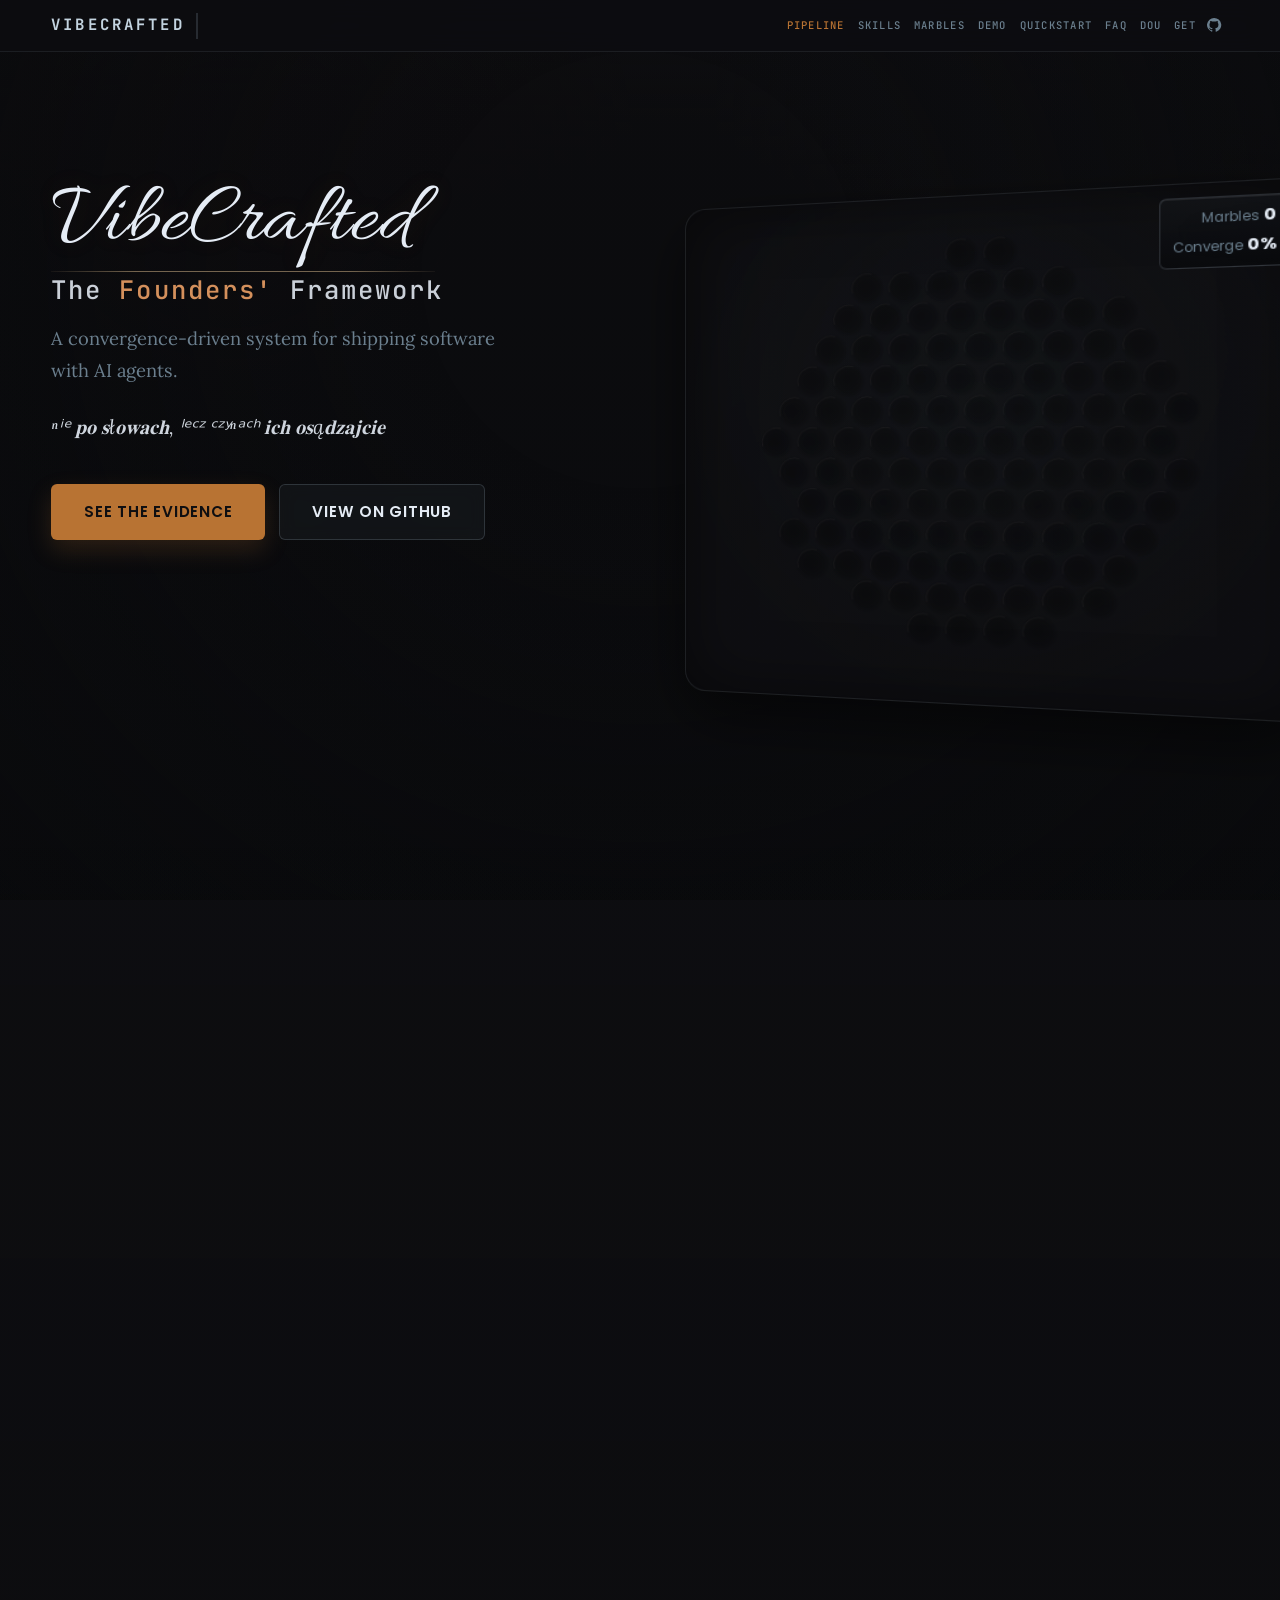
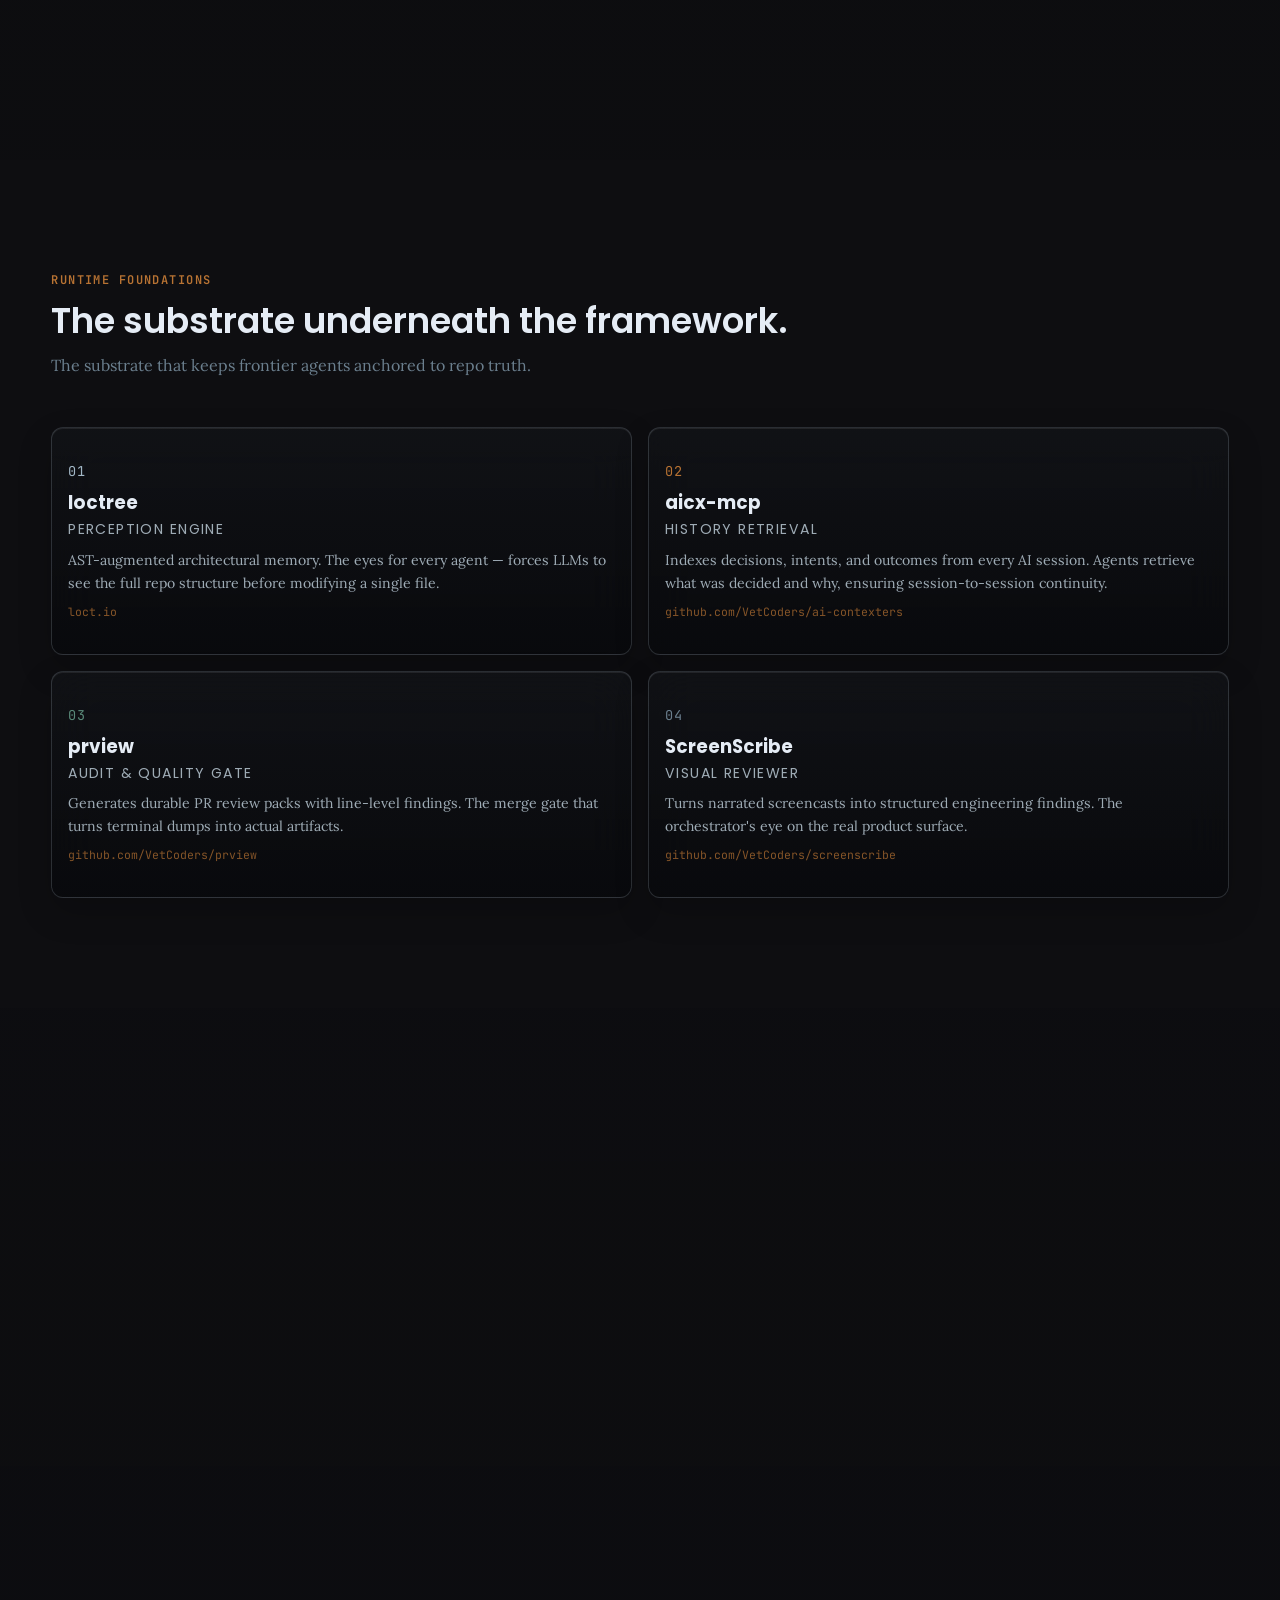
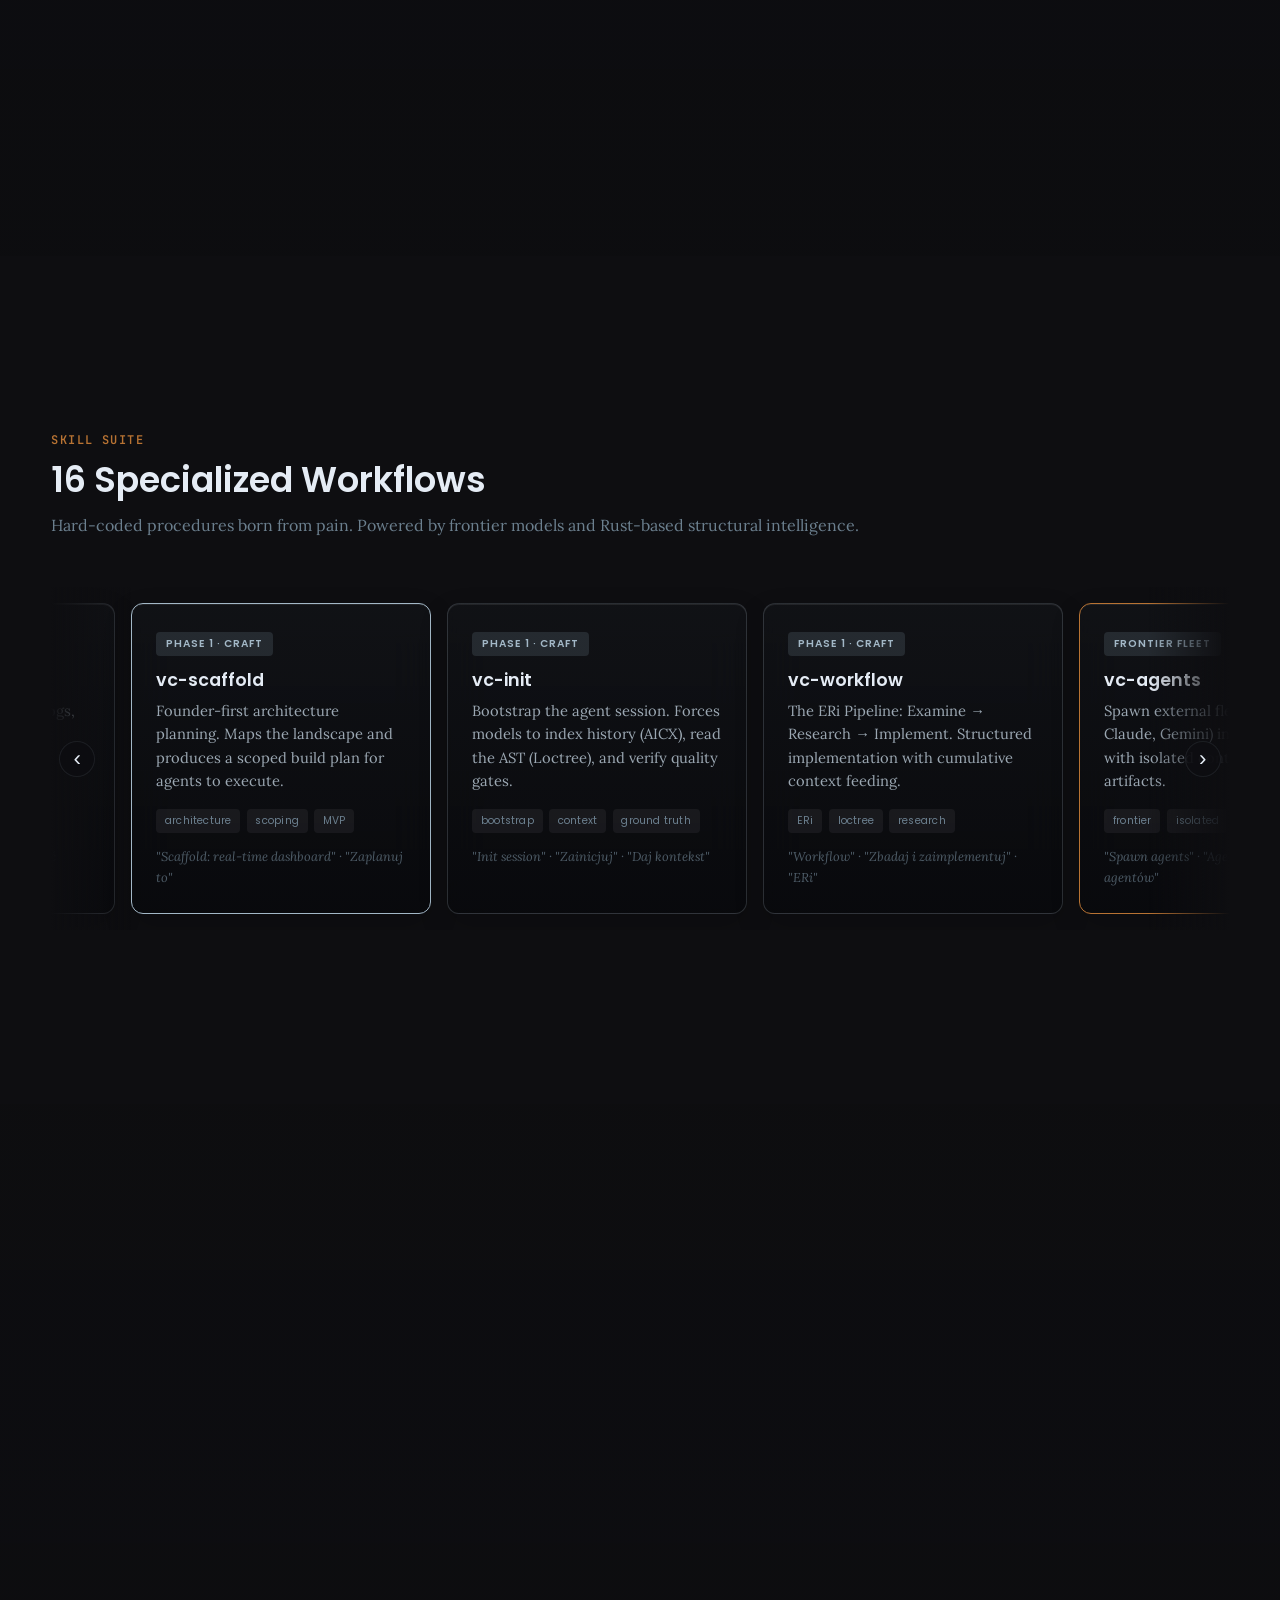
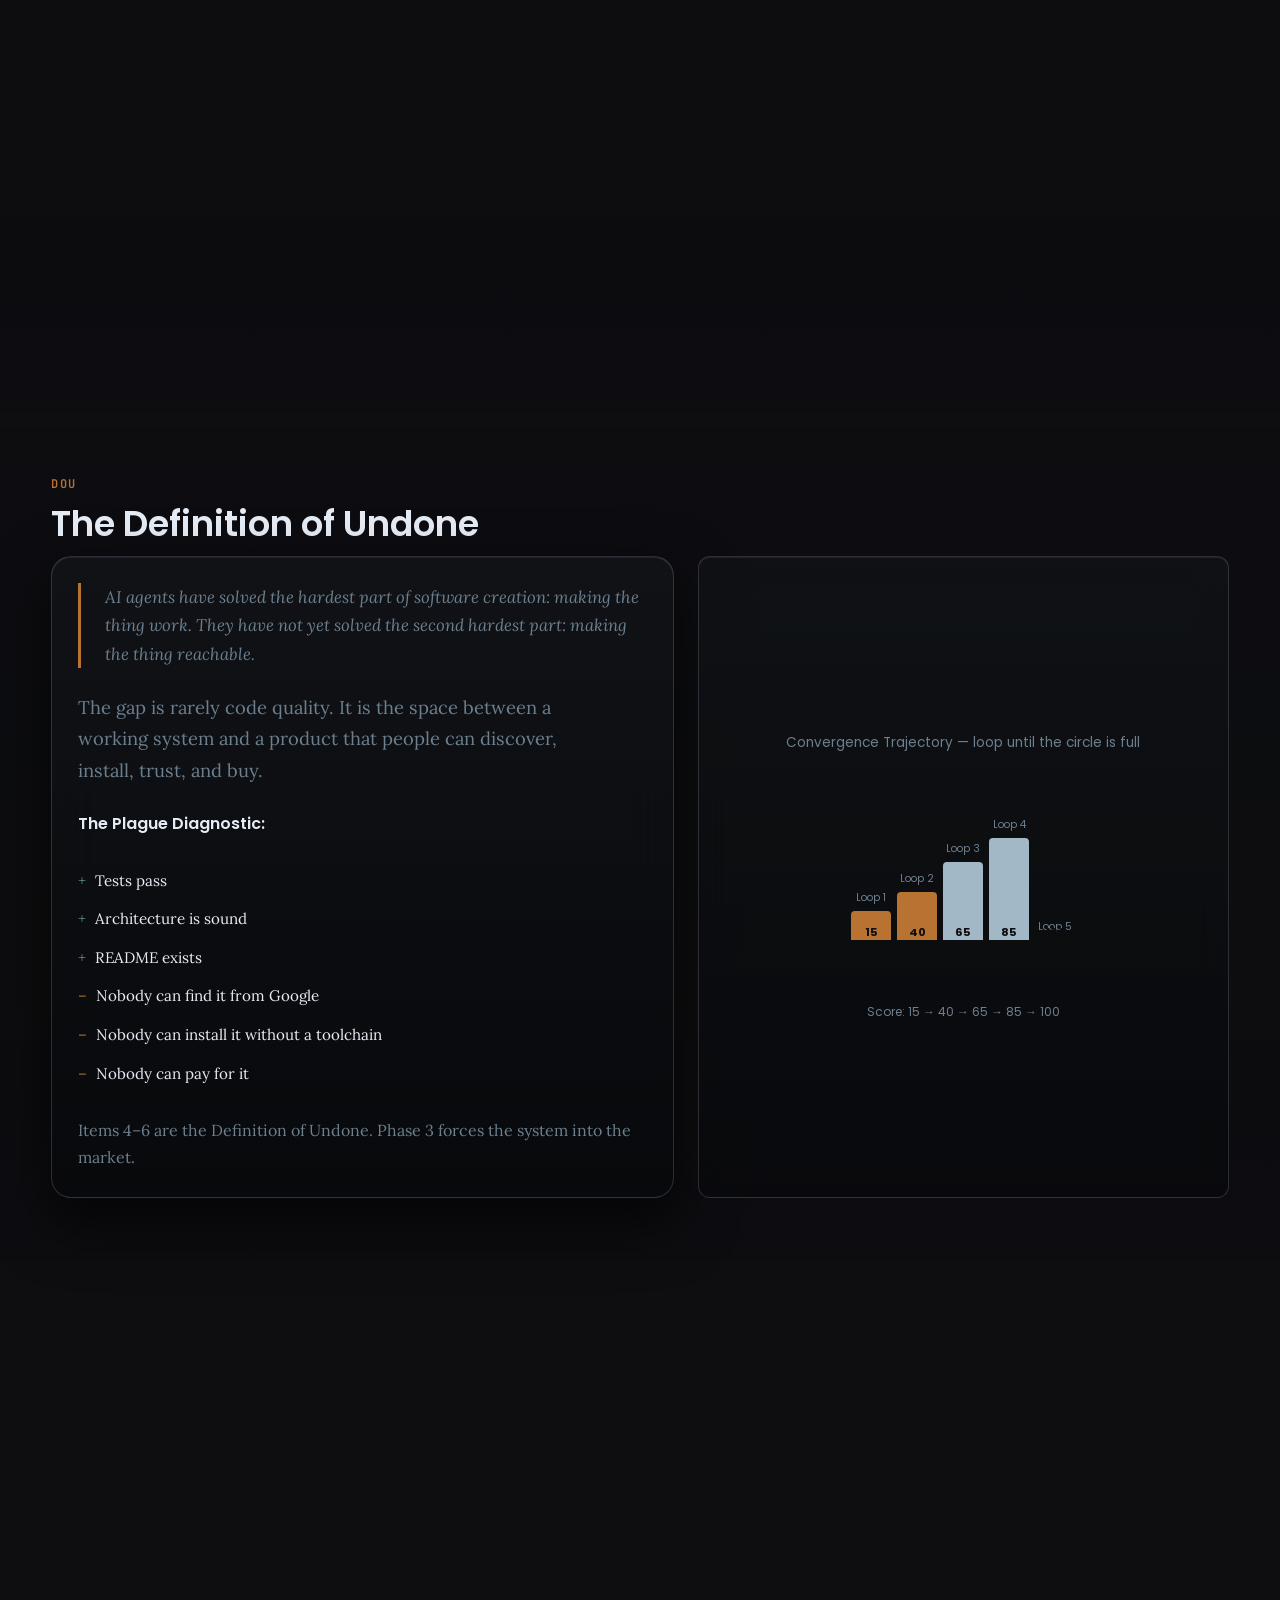
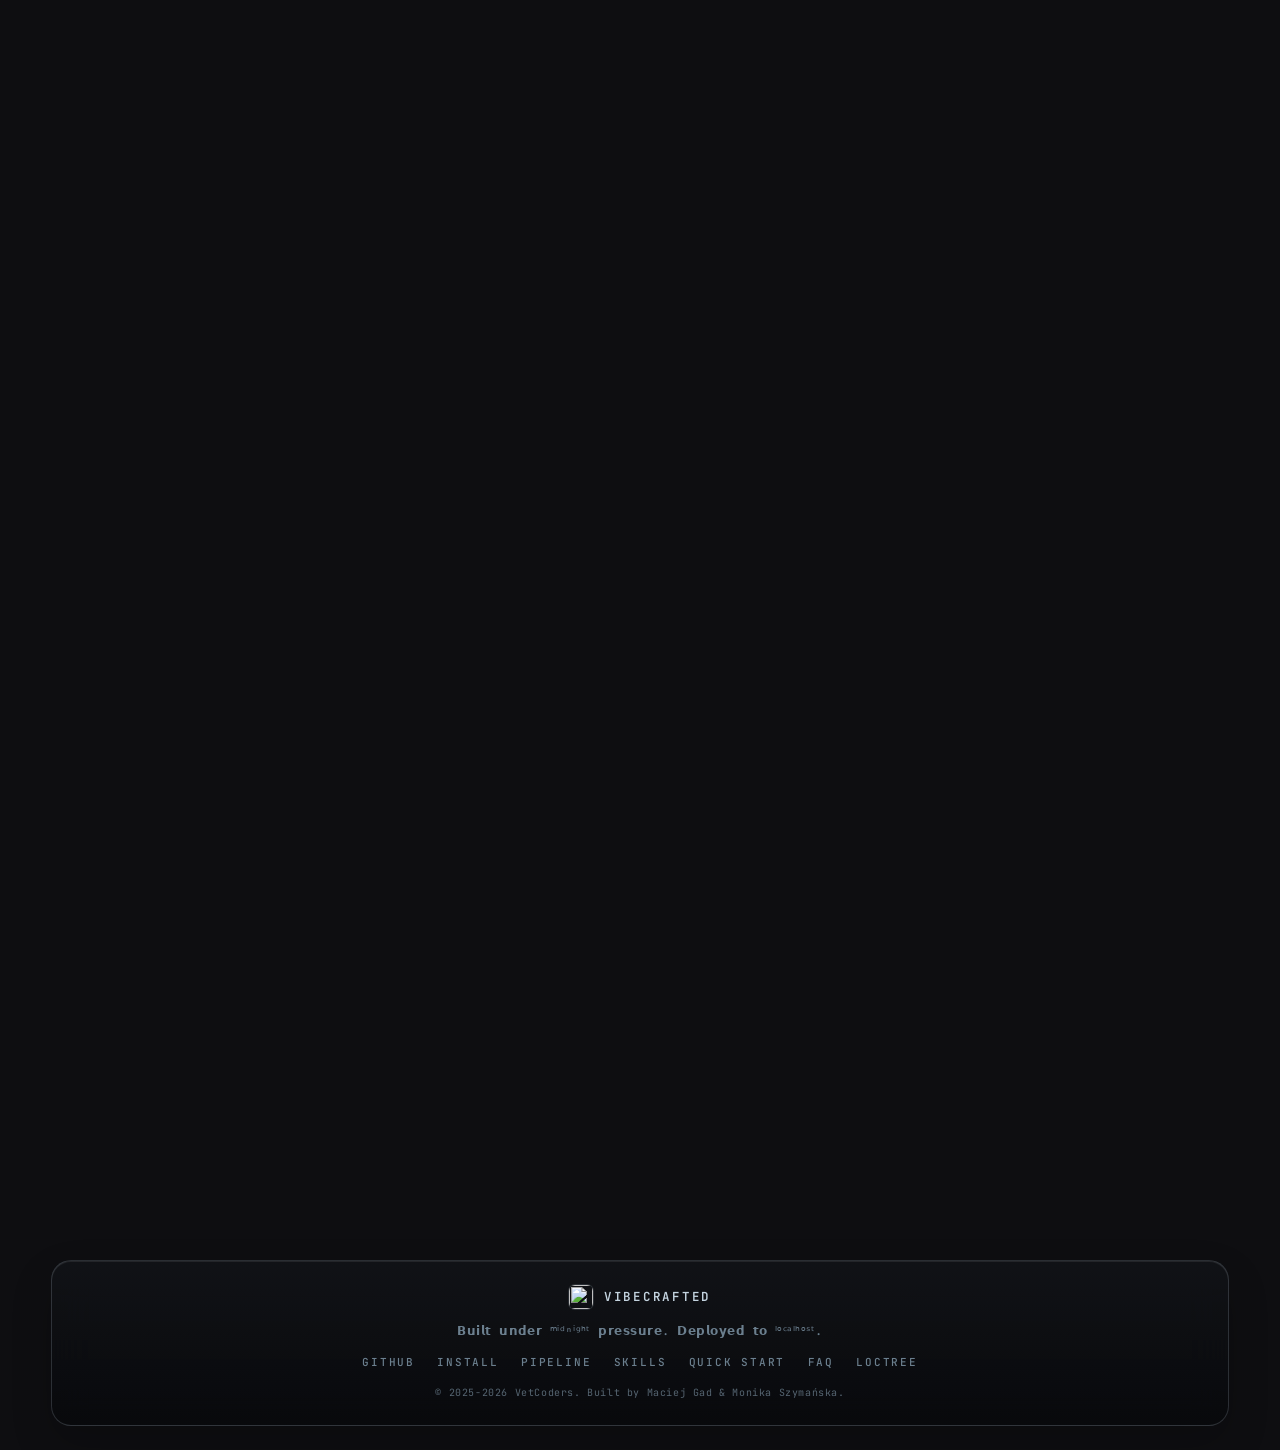
==== docs/index.html @ 6edcaa90 "Add Quickstart/FAQ modals and UI updates Introduce accessible Quickstart and FAQ modal surfaces (mar" ====
<!DOCTYPE html>
<html lang="en">

<head>
    <meta charset="UTF-8">
    <meta content="width=device-width, initial-scale=1.0" name="viewport">
    <title>VibeCrafted — The Founders' Framework</title>
    <meta content="A convergence-driven system for shipping software with AI agents." name="description">
    <meta content="VibeCrafted — The Founders' Framework" property="og:title">
    <meta content="A convergence-driven system for shipping software with AI agents." property="og:description">
    <meta content="https://vetcoders.github.io/vibecrafted/presence/og-image.png" property="og:image">
    <meta content="1536" property="og:image:width">
    <meta content="1024" property="og:image:height">
    <meta content="website" property="og:type">
    <meta content="https://vetcoders.github.io/vibecrafted/" property="og:url">
    <meta content="summary_large_image" name="twitter:card">
    <meta content="VibeCrafted — The Founders' Framework" name="twitter:title">
    <meta content="A convergence-driven system for shipping software with AI agents." name="twitter:description">
    <meta content="https://vetcoders.github.io/vibecrafted/presence/og-image.png" name="twitter:image">
    <meta content="T5B-vRPBGSbPiROhDSZPMplZ6bA5yCgT_3egIGQ8kIE" name="google-site-verification">
    <meta content="index,follow" name="robots">
    <link href="https://vetcoders.github.io/vibecrafted/" rel="canonical">
    <link href="presence/favicon.ico" rel="icon" sizes="32x32">
    <link href="presence/logo-64.png" rel="icon" sizes="64x64" type="image/png">
    <link href="presence/logo-128.png" rel="apple-touch-icon">
    <link href="https://fonts.googleapis.com" rel="preconnect">
    <link crossorigin href="https://fonts.gstatic.com" rel="preconnect">
    <link
        href="https://fonts.googleapis.com/css2?family=Allura&amp;family=Poppins:wght@400;500;600;700&amp;family=Lora:ital,wght@0,400;0,500;0,600;1,400&amp;display=swap"
        rel="stylesheet">
    <link href="presence/styles.css?v=20260331ab" rel="stylesheet">
    <script crossorigin="anonymous" integrity="sha384-7Q8XaCgFJlm82NdMNnX7AIyZbdTjUre2eR4TpKK1Pko3zKXorgTIGVpnnLho+UAe"
        src="https://cdn.jsdelivr.net/npm/mermaid@10.8.0/dist/mermaid.min.js"></script>
</head>

<body>
    <a class="skip-link" href="#main-content">Skip to content</a>

    <div class="topbar">
        <header class="nav-shell">
            <a class="brand" href="#main-content">
                <span class="brand-wordmark">vibecrafted</span>
                <img alt="" aria-hidden="true" class="brand-logo" height="24" src="presence/logo-32.png">
            </a>
            <nav aria-label="Primary" class="nav-links">
                <a href="#pipeline">Pipeline</a>
                <a href="#skills">Skills</a>
                <a href="#marbles">Marbles</a>
                <a href="presence/framework.html">Demo</a>
                <a data-modal-open="quickstart-modal" href="presence/quickstart.html">Quickstart</a>
                <a data-modal-open="faq-modal" href="presence/faq.html">FAQ</a>
                <a href="#dou">DoU</a>
                <div class="nav-get-zone">
                    <a href="#get" id="nav-get-link">Get</a>
                    <a aria-label="GitHub" class="nav-icon-link" href="https://github.com/VetCoders/vibecrafted">
                        <svg aria-hidden="true" class="nav-icon" viewBox="0 0 24 24">
                            <path
                                d="M12 1.5a10.5 10.5 0 0 0-3.32 20.46c.53.1.72-.23.72-.51v-1.81c-2.94.64-3.56-1.24-3.56-1.24-.48-1.22-1.16-1.55-1.16-1.55-.95-.65.07-.63.07-.63 1.05.07 1.6 1.08 1.6 1.08.94 1.6 2.45 1.14 3.04.87.09-.68.37-1.14.66-1.4-2.35-.27-4.82-1.18-4.82-5.25 0-1.16.41-2.1 1.08-2.84-.11-.27-.47-1.36.1-2.83 0 0 .88-.28 2.89 1.08a10.08 10.08 0 0 1 5.26 0c2-1.36 2.88-1.08 2.88-1.08.58 1.47.22 2.56.11 2.83.67.74 1.08 1.68 1.08 2.84 0 4.08-2.48 4.97-4.85 5.23.38.33.72.97.72 1.95v2.89c0 .28.19.62.73.51A10.5 10.5 0 0 0 12 1.5Z">
                            </path>
                        </svg>
                    </a>
                </div>
            </nav>
        </header>
    </div>

    <div class="curl-banner" id="get">
        <code><span class="cb-g">$</span> curl -fsSLO
        https://raw.githubusercontent.com/VetCoders/vibecrafted/main/install.sh &amp;&amp; bash install.sh</code>
        <button class="cb-copy"
            data-copy="curl -fsSLO https://raw.githubusercontent.com/VetCoders/vibecrafted/main/install.sh &amp;&amp; bash install.sh"
            type="button">
            Copy
        </button>
    </div>

    <main class="shell" id="main-content">
        <article class="founder-manifesto">
            <section class="hero-split fade-up">
                <header class="hero-copy">
                    <h1 class="manifesto-title">
                        <span class="manifesto-title__script">VibeCrafted</span>
                        <span class="manifesto-title__rule" aria-hidden="true"></span>
                        <span class="manifesto-title__framework">The <span
                                class="manifesto-title__framework-accent">Founders'</span> Framework</span>
                    </h1>
                    <p class="manifesto-lead">
                        A convergence-driven system for shipping software with AI agents.
                    </p>
                    <p class="manifesto-quote">
                        ⁿⁱᵉ 𝐩𝐨 𝐬ł𝐨𝐰𝐚𝐜𝐡, ˡᵉᶜᶻ ᶜᶻʸⁿᵃᶜʰ 𝐢𝐜𝐡 𝐨𝐬ą𝐝𝐳𝐚𝐣𝐜𝐢𝐞
                    </p>
                    <div class="manifesto-actions">
                        <a href="#evidence" class="btn-solid">See the Evidence</a>
                        <a href="https://github.com/VetCoders/vibecrafted" class="btn-outline">View on GitHub</a>
                    </div>
                </header>
                <figure class="hero-canvas" id="showcase">
                    <canvas id="marbleCanvas" aria-hidden="true"></canvas>
                    <div class="hero-canvas-stats" aria-hidden="true">
                        <span>Marbles <strong id="loopCounter">0</strong></span>
                        <span>Converge <strong id="coverageCounter">0%</strong></span>
                    </div>
                </figure>
            </section>
        </article>

        <section class="science-view view" id="evidence">
            <div class="container">
                <div class="science-prose fade-up">
                    <h2>It is not magic.<br>It is Computer Science.</h2>
                    <p>The vocabulary is vivid because it was discovered in real founder workflows. Underneath it sits a
                        rigorous operating model for context, variance reduction, and release truth.</p>
                </div>

                <div class="evidence-grid fade-up">
                    <div class="evidence-item">
                        <span class="evidence-num">01</span>
                        <h3>AST-Augmented Context</h3>
                        <p>LLMs fail when they code blind. By externalizing architectural memory into AST-augmented
                            mappings, VibeCrafted keeps frontier models oriented precisely inside your repository.</p>
                    </div>
                    <div class="evidence-item">
                        <span class="evidence-num">02</span>
                        <h3>Stochastic Convergence</h3>
                        <p>Code generation is stochastic. The Marbles loop uses priority-weighted denoising loops to
                            relentlessly reduce variance, forcing the system into a shippable state.</p>
                    </div>
                    <div class="evidence-item">
                        <span class="evidence-num">03</span>
                        <h3>Vibecrafting (SHACE)</h3>
                        <p>Structured Human-AI Collaborative Engineering. We wrap deterministic human checkpoints around
                            stochastic generation. The result is a system you control and understand.</p>
                    </div>
                </div>
            </div>
        </section>

        <section class="runtime-view">
            <div class="container fade-up">
                <div class="section-label">Runtime Foundations</div>
                <h2 class="section-title">The substrate underneath the framework.</h2>
                <p class="section-sub">The substrate that keeps frontier agents anchored to repo truth.</p>
                <div class="foundation-grid">
                    <a class="foundation-card" href="https://loct.io">
                        <div class="foundation-icon foundation-icon--steel">01</div>
                        <h3>loctree</h3>
                        <p class="foundation-role">Perception Engine</p>
                        <p>AST-augmented architectural memory. The eyes for every agent &mdash; forces LLMs to see the
                            full repo structure before modifying a single file.</p>
                        <span class="foundation-link">loct.io</span>
                    </a>
                    <a class="foundation-card" href="https://github.com/VetCoders/ai-contexters">
                        <div class="foundation-icon foundation-icon--copper">02</div>
                        <h3>aicx-mcp</h3>
                        <p class="foundation-role">History Retrieval</p>
                        <p>Indexes decisions, intents, and outcomes from every AI session. Agents retrieve what was
                            decided and why, ensuring session-to-session continuity.</p>
                        <span class="foundation-link">github.com/VetCoders/ai-contexters</span>
                    </a>
                    <a class="foundation-card" href="https://github.com/VetCoders/prview">
                        <div class="foundation-icon foundation-icon--patina">03</div>
                        <h3>prview</h3>
                        <p class="foundation-role">Audit &amp; Quality Gate</p>
                        <p>Generates durable PR review packs with line-level findings. The merge gate that turns
                            terminal dumps into actual artifacts.</p>
                        <span class="foundation-link">github.com/VetCoders/prview</span>
                    </a>
                    <a class="foundation-card" href="https://github.com/VetCoders/screenscribe">
                        <div class="foundation-icon foundation-icon--muted">04</div>
                        <h3>ScreenScribe</h3>
                        <p class="foundation-role">Visual Reviewer</p>
                        <p>Turns narrated screencasts into structured engineering findings. The orchestrator's eye on
                            the real product surface.</p>
                        <span class="foundation-link">github.com/VetCoders/screenscribe</span>
                    </a>
                </div>
            </div>
        </section>

        <section class="pipeline-section" id="pipeline">
            <div class="container fade-up">
                <div class="section-label">The Method</div>
                <h2 class="section-title">Craft &rarr; Converge &rarr; Ship</h2>
                <p class="section-sub">A founder-grade operating model for shaping, denoising, and releasing software
                    with AI agents.</p>

                <div class="mmd-shell" data-mode="code">
                    <button class="mmd-split" type="button">Split</button>
                    <button class="mmd-toggle" type="button">Preview</button>
                    <button class="mmd-copy" type="button">Copy</button>
                    <div class="mmd-code">
                        <pre><code><span class="comment">%% VibeCrafted Pipeline v1.2.1</span>
flowchart LR
    subgraph "Craft"
        scaffold["Scaffold"] --&gt; init["Init"]
        init --&gt; workflow["Workflow"]
        workflow --&gt; followup["Follow-up"]
    end

    followup --&gt; marbles{{"Marbles Loop"}}
    marbles --&gt;|P0/P1/P2 &gt; 0| marbles
    marbles --&gt; dou["DoU"]

    subgraph "Ship"
        dou --&gt; decorate["Decorate"]
        decorate --&gt; hydrate["Hydrate"]
        hydrate --&gt; release(["Release"])
    end</code></pre>
                    </div>
                    <div class="mmd-preview"></div>
                </div>

                <div class="pipeline-notes">
                    <article class="pipeline-note">
                        <h3>Craft</h3>
                        <p>Scaffold the architecture, init the context, and run the ERi workflow. Force agents to
                            respect the AST and history.</p>
                    </article>
                    <article class="pipeline-note">
                        <h3>Converge</h3>
                        <p>Systematically reduce entropy through Marbles loops until all P0, P1, and P2 issues are
                            resolved.</p>
                    </article>
                    <article class="pipeline-note">
                        <h3>Ship</h3>
                        <p>Audit the product surface with DoU, polish with Decorate, and package with Hydrate before
                            final Release.</p>
                    </article>
                </div>
            </div>
        </section>

        <section id="skills">
            <div class="container fade-up">
                <div class="section-label">Skill Suite</div>
                <h2 class="section-title">16 Specialized Workflows</h2>
                <p class="section-sub">Hard-coded procedures born from pain. Powered by frontier models and Rust-based
                    structural intelligence.</p>

                <div class="framework-strip-wrap">
                    <button class="strip-arrow strip-arrow--left" aria-label="Scroll left"
                        type="button">&#8249;</button>
                    <div class="framework-strip">

                        <div class="card card--accent-steel">
                            <div class="card-phase build">Phase 1 &middot; Craft</div>
                            <h3>vc-scaffold</h3>
                            <p class="card-desc">Founder-first architecture planning. Maps the landscape and produces a
                                scoped build plan for agents to execute.</p>
                            <div class="card-tags"><span class="tag">architecture</span><span
                                    class="tag">scoping</span><span class="tag">MVP</span></div>
                            <div class="card-trigger">"Scaffold: real-time dashboard" &middot; "Zaplanuj to"</div>
                        </div>

                        <div class="card">
                            <div class="card-phase build">Phase 1 &middot; Craft</div>
                            <h3>vc-init</h3>
                            <p class="card-desc">Bootstrap the agent session. Forces models to index history (AICX),
                                read the AST (Loctree), and verify quality gates.</p>
                            <div class="card-tags"><span class="tag">bootstrap</span><span
                                    class="tag">context</span><span class="tag">ground truth</span></div>
                            <div class="card-trigger">"Init session" &middot; "Zainicjuj" &middot; "Daj kontekst"</div>
                        </div>

                        <div class="card">
                            <div class="card-phase build">Phase 1 &middot; Craft</div>
                            <h3>vc-workflow</h3>
                            <p class="card-desc">The ERi Pipeline: Examine &rarr; Research &rarr; Implement. Structured
                                implementation with cumulative context feeding.</p>
                            <div class="card-tags"><span class="tag">ERi</span><span class="tag">loctree</span><span
                                    class="tag">research</span></div>
                            <div class="card-trigger">"Workflow" &middot; "Zbadaj i zaimplementuj" &middot; "ERi"</div>
                        </div>

                        <div class="card card--accent-copper">
                            <div class="card-phase build card-phase--copper">Frontier Fleet</div>
                            <h3>vc-agents</h3>
                            <p class="card-desc">Spawn external fleet (Codex, Claude, Gemini) in real terminals with
                                isolated context and durable artifacts.</p>
                            <div class="card-tags"><span class="tag">frontier</span><span
                                    class="tag">isolated</span><span class="tag">eval</span></div>
                            <div class="card-trigger">"Spawn agents" &middot; "Agent fleet" &middot; "Odpal agentów"
                            </div>
                        </div>

                        <div class="card">
                            <div class="card-phase build">Phase 1 &middot; Craft</div>
                            <h3>vc-research</h3>
                            <p class="card-desc">Triple-agent triangulation. Throw all three models at the same problem
                                and synthesize a gap-free research document.</p>
                            <div class="card-tags"><span class="tag">triangulation</span><span
                                    class="tag">SoTA</span><span class="tag">truth</span></div>
                            <div class="card-trigger">"Research this" &middot; "Zbadaj to" &middot; "Triple research"
                            </div>
                        </div>

                        <div class="card">
                            <div class="card-phase build">Phase 1 &middot; Craft</div>
                            <h3>vc-partner</h3>
                            <p class="card-desc">Executive pairing. Shared brain mode for strategic debugging and
                                architectural triage with delegated fieldwork.</p>
                            <div class="card-tags"><span class="tag">partner</span><span
                                    class="tag">strategy</span><span class="tag">ownership</span></div>
                            <div class="card-trigger">"Partner mode" &middot; "Idziemy razem" &middot; "You drive"</div>
                        </div>

                        <div class="card card--accent-steel">
                            <div class="card-phase build card-phase--light">E2E Delivery</div>
                            <h3>vc-justdo</h3>
                            <p class="card-desc">Autonomous delivery. Takes a mandate, decides, implements, verifies,
                                and packages without ceremony.</p>
                            <div class="card-tags"><span class="tag">autonomous</span><span
                                    class="tag">delivery</span><span class="tag">wow effect</span></div>
                            <div class="card-trigger">"Just do it" &middot; "Zrób to" &middot; "Dowieź to"</div>
                        </div>

                        <div class="card">
                            <div class="card-phase build">Phase 1 &middot; Craft</div>
                            <h3>vc-followup</h3>
                            <p class="card-desc">The reality check. Post-implementation audit that gives a brutal GO /
                                NO-GO verdict based on quality gates.</p>
                            <div class="card-tags"><span class="tag">audit</span><span class="tag">severity</span><span
                                    class="tag">readiness</span></div>
                            <div class="card-trigger">"Follow-up check" &middot; "Czy są jeszcze luki?"</div>
                        </div>

                        <div class="card card--accent-copper">
                            <div class="card-phase loop-phase">Phase 2 &middot; Converge</div>
                            <h3>vc-marbles</h3>
                            <p class="card-desc">Iterative convergence. Loop until entropy is crushed (P0=0, P1=0,
                                P2=0). Adaptive denoising for code.</p>
                            <div class="card-tags"><span class="tag">diffusion</span><span
                                    class="tag">convergence</span><span class="tag">entropy</span></div>
                            <div class="card-trigger">"Marbles" &middot; "Kulki" &middot; "Loop until done"</div>
                        </div>

                        <div class="card">
                            <div class="card-phase build">Phase 1 &middot; Craft</div>
                            <h3>vc-review</h3>
                            <p class="card-desc">PR review pipeline. Generates prview artifacts and squeezes maximum
                                findings with line-level evidence.</p>
                            <div class="card-tags"><span class="tag">review</span><span class="tag">prview</span><span
                                    class="tag">findings</span></div>
                            <div class="card-trigger">"Review PR" &middot; "Daj findings" &middot; "Run prview"</div>
                        </div>

                        <div class="card">
                            <div class="card-phase build">Phase 1 &middot; Craft</div>
                            <h3>vc-prune</h3>
                            <p class="card-desc">Ruthless cleanup. Defines the runtime cone and cuts dead weight,
                                experiments, and scar tissue without mercy.</p>
                            <div class="card-tags"><span class="tag">prune</span><span class="tag">clean</span><span
                                    class="tag">runtime cone</span></div>
                            <div class="card-trigger">"Prune repo" &middot; "Strip dead code" &middot; "Wyczyść repo"
                            </div>
                        </div>

                        <div class="card">
                            <div class="card-phase build card-phase--muted">Fallback</div>
                            <h3>vc-delegate</h3>
                            <p class="card-desc">Safe native delegation using Claude's Task tool. In-session
                                parallelization for small, bounded tasks.</p>
                            <div class="card-tags"><span class="tag">native</span><span class="tag">Task
                                    tool</span><span class="tag">sandboxed</span></div>
                            <div class="card-trigger">"Delegate safely" &middot; "Native agents"</div>
                        </div>

                        <div class="card">
                            <div class="card-phase ship">Phase 3 &middot; Ship</div>
                            <h3>vc-dou</h3>
                            <p class="card-desc">Definition of Undone. Audits product surface, install paths, and SEO.
                                Measures the gap to launch.</p>
                            <div class="card-tags"><span class="tag">DoU</span><span class="tag">Plague
                                    Score</span><span class="tag">funnel</span></div>
                            <div class="card-trigger">"DoU audit" &middot; "Are we shippable?"</div>
                        </div>

                        <div class="card card--accent-steel">
                            <div class="card-phase ship">Phase 3 &middot; Ship</div>
                            <h3>vc-decorate</h3>
                            <p class="card-desc">Visual coherence. Detects brand tokens and upgrades weak patterns into
                                a premium interaction language.</p>
                            <div class="card-tags"><span class="tag">smaczki</span><span class="tag">polish</span><span
                                    class="tag">intentional</span></div>
                            <div class="card-trigger">"Decorate" &middot; "Udekoruj" &middot; "Make it look good"</div>
                        </div>

                        <div class="card">
                            <div class="card-phase ship">Phase 3 &middot; Ship</div>
                            <h3>vc-hydrate</h3>
                            <p class="card-desc">Market packaging. Executes the non-code work: marketplace listings, SEO
                                fixes, and onboarding flows.</p>
                            <div class="card-tags"><span class="tag">package</span><span class="tag">SEO</span><span
                                    class="tag">onboarding</span></div>
                            <div class="card-trigger">"Hydrate" &middot; "Make it shippable" &middot; "Nawodnij"</div>
                        </div>

                        <div class="card card--accent-patina">
                            <div class="card-phase ship card-phase--patina">Final Step</div>
                            <h3>vc-release</h3>
                            <p class="card-desc">Final milestone. Tags, changelogs, registry publishing, and
                                go-to-market mechanics. Ship it to people.</p>
                            <div class="card-tags"><span class="tag">ship</span><span class="tag">publish</span><span
                                    class="tag">market</span></div>
                            <div class="card-trigger">"Release" &middot; "Ship to market" &middot; "Wypuść wersję"</div>
                        </div>

                    </div>
                    <button class="strip-arrow strip-arrow--right" aria-label="Scroll right"
                        type="button">&#8250;</button>
                </div>
            </div>
        </section>

        <section class="diffusion-section" id="marbles">
            <div class="container fade-up">
                <div class="section-label">Marbles</div>
                <h2 class="section-title">Denoise Until the Circle Is Full</h2>
                <p class="section-sub">AI agents are stochastic parrots. Every generation introduces noise. You cannot
                    prompt your way out of it. You iterate.</p>

                <div class="diffusion-visual">
                    <div class="diffusion-canvas-wrap">
                        <canvas id="diffusionCanvas"></canvas>
                    </div>
                    <div class="diffusion-text">
                        <h3>The Isomorphism</h3>
                        <div class="formula">
                            Image diffusion:&nbsp; noise &rarr; denoise &times; N &rarr; image<br>
                            Code diffusion:&nbsp;&nbsp; chaos &rarr; reduce_entropy &times; N &rarr; product<br><br>
                            Step 0: Pure noise (no context, no structure)<br>
                            Step 1: Init &mdash; gross shapes emerge<br>
                            Step 2: Implement &mdash; detail generation<br>
                            Step N: Converged &mdash; DoU &lt; threshold = DoD
                        </div>
                        <p>There is no fixed loop count. The loop runs until P0=P1=P2=0 &mdash; the circle is full.
                            Early loops make large structural corrections; late loops make small refinements.</p>
                    </div>
                </div>

                <div class="framework-portal-card">
                    <div class="framework-portal-card__copy">
                        <p class="framework-playground-shell__kicker">Interactive Playground</p>
                        <h3>Open the convergence board as its own surface</h3>
                        <p>The board is no longer squeezed into the landing page. The full-viewport playground is now
                            the teaching surface: manual phases, command prompt, and board-first motion.</p>
                    </div>
                    <div class="framework-portal-card__actions">
                        <a class="framework-playground-shell__link" href="presence/framework.html">Enter framework
                            playground</a>
                        <p>Board-first. Manual. Command-shaped. Built for the 1.3.0 direction.</p>
                    </div>
                </div>

            </div>
        </section>

        <section class="manifesto-section" id="dou">
            <div class="container fade-up">
                <div class="section-label">DoU</div>
                <h2 class="section-title">The Definition of Undone</h2>
                <div class="manifesto-layout">
                    <div class="manifesto-block">
                        <blockquote>AI agents have solved the hardest part of software creation: making the thing work. They
                            have not yet solved the second hardest part: making the thing reachable.</blockquote>
                        <p class="manifesto-lead">The gap is rarely code quality. It is the space between a working system
                            and a product that people can discover, install, trust, and buy.</p>
                        <p class="manifesto-diagnostic-label">The Plague Diagnostic:</p>
                        <ul class="plague-list">
                            <li><span class="check">+</span> Tests pass</li>
                            <li><span class="check">+</span> Architecture is sound</li>
                            <li><span class="check">+</span> README exists</li>
                            <li><span class="cross">&ndash;</span> Nobody can find it from Google</li>
                            <li><span class="cross">&ndash;</span> Nobody can install it without a toolchain</li>
                            <li><span class="cross">&ndash;</span> Nobody can pay for it</li>
                        </ul>
                        <p class="manifesto-summary">Items 4&ndash;6 are the Definition of Undone. Phase 3 forces the system
                            into the market.</p>
                    </div>

                    <div class="transition-visual transition-visual--dou">
                        <p class="transition-caption">Convergence Trajectory &mdash; loop until the circle is full</p>
                        <div class="trajectory" id="trajectoryBars">
                            <div class="bar bar--copper" data-h="24"><span class="bar-label">Loop 1</span><span
                                    class="bar-score">15</span></div>
                            <div class="bar bar--copper" data-h="40"><span class="bar-label">Loop 2</span><span
                                    class="bar-score">40</span></div>
                            <div class="bar bar--steel" data-h="65"><span class="bar-label">Loop 3</span><span
                                    class="bar-score">65</span></div>
                            <div class="bar bar--steel" data-h="85"><span class="bar-label">Loop 4</span><span
                                    class="bar-score">85</span></div>
                            <div class="bar bar--patina" data-h="100"><span class="bar-label">Loop 5</span><span
                                    class="bar-score">100</span></div>
                        </div>
                        <p class="transition-scoreline">Score: 15 &rarr; 40 &rarr; 65 &rarr; 85 &rarr; 100</p>
                    </div>
                </div>
            </div>
        </section>

        <section id="get">
            <div class="container fade-up">
                <div class="section-label">Get VibeCrafted</div>
                <h2 class="section-title">Install the framework. Start the loop.</h2>
                <p class="section-sub">Bootstrap the control plane, verify the surface, and enter the first
                    founder-grade workflow with the new command deck.</p>

                <div class="docs-grid docs-grid--steps">
                    <article class="docs-card docs-card--install">
                        <div class="docs-card__step" aria-hidden="true">01</div>
                        <div class="docs-card__copy">
                            <h3>Bootstrap the control plane</h3>
                            <p>Stage the framework locally and let the installer walk through the real environment before it
                                touches the system.</p>
                        </div>
                        <div class="docs-card__command docs-card__command--bar">
                            <div class="install-command-bar">
                                <span class="install-command-bar__prompt">$</span>
                                <code class="install-command-bar__code">curl -fsSLO https://raw.githubusercontent.com/VetCoders/vibecrafted/main/install.sh &amp;&amp; bash install.sh</code>
                                <button class="cb-copy install-command-bar__copy"
                                    data-copy="curl -fsSLO https://raw.githubusercontent.com/VetCoders/vibecrafted/main/install.sh &amp;&amp; bash install.sh"
                                    data-default-label="COPY" type="button">COPY</button>
                            </div>
                        </div>
                    </article>

                    <article class="docs-card docs-card--install">
                        <div class="docs-card__step" aria-hidden="true">02</div>
                        <div class="docs-card__copy">
                            <h3>Enter through the command deck</h3>
                            <p>The main front door is now <code>vibecrafted</code>. Daily skill surfaces are exposed as
                                direct <code>vc-*</code> commands.</p>
                        </div>
                        <div class="docs-card__command docs-card__command--bar">
                            <div class="install-command-bar">
                                <span class="install-command-bar__prompt">$</span>
                                <code class="install-command-bar__code">vibecrafted help &amp;&amp; vc-init claude</code>
                                <button class="cb-copy install-command-bar__copy"
                                    data-copy="vibecrafted help &amp;&amp; vc-init claude"
                                    data-default-label="COPY" type="button">COPY</button>
                            </div>
                        </div>
                    </article>

                    <article class="docs-card docs-card--install">
                        <div class="docs-card__step" aria-hidden="true">03</div>
                        <div class="docs-card__copy">
                            <h3>Converge the real work</h3>
                            <p>Once context is anchored, drive the loop deliberately instead of improvising
                                prompt-by-prompt.</p>
                        </div>
                        <div class="docs-card__command docs-card__command--bar">
                            <div class="install-command-bar">
                                <span class="install-command-bar__prompt">$</span>
                                <code class="install-command-bar__code">vc-marbles codex --count 4 --depth 4 &amp;&amp; vibecrafted doctor</code>
                                <button class="cb-copy install-command-bar__copy"
                                    data-copy="vc-marbles codex --count 4 --depth 4 &amp;&amp; vibecrafted doctor"
                                    data-default-label="COPY" type="button">COPY</button>
                            </div>
                        </div>
                    </article>
                </div>

                <div class="docs-inline-links">
                    <a data-modal-open="quickstart-modal" href="presence/quickstart.html">Quick Start</a>
                    <a data-modal-open="faq-modal" href="presence/faq.html">FAQ</a>
                    <a href="https://github.com/VetCoders/vibecrafted">GitHub</a>
                </div>
            </div>
        </section>

        <section class="references-section" id="references">
            <div class="container fade-up">
                <div class="section-label">References</div>
                <h2 class="section-title">Ground Truth &amp; Influences</h2>
                <p class="section-sub">The bibliography below extends the manifesto list with the structural-modeling and convergence influences surfaced again in internal AICX grounding work.</p>
                <ol class="references-list">
                    <li class="reference-item">
                        <p class="reference-citation">Morris, K.; B&ouml;ckeler, B. (2026). <em>Humans and Agents in
                                Software Engineering Loops</em>; <em>Harness Engineering</em>; <em>Context Engineering for Coding Agents</em>. Thoughtworks / Martin Fowler.</p>
                        <p class="reference-note">The why-loop / how-loop framing, harness design, and human-guided workflow discipline behind SHACE and the operator role.</p>
                    </li>
                    <li class="reference-item">
                        <p class="reference-citation">Gong, L.; Elhoushi, M.; Cheung, A. (2024). <em>AST-T5:
                                Structure-Aware Pretraining for Code Generation</em>.</p>
                        <p class="reference-note">The structure-aware pretraining thread behind VibeCrafted's insistence that models should not write into a repo blind.</p>
                    </li>
                    <li class="reference-item">
                        <p class="reference-citation">Guo, D. et al. (2021). <em>GraphCodeBERT: Pre-training Code Representations with Data Flow</em>.</p>
                        <p class="reference-note">A complementary structure-aware result that reinforced the case for externalized code shape, even though GraphCodeBERT models data flow rather than AST.</p>
                        <p class="reference-links"><a href="https://arxiv.org/abs/2009.08366">arXiv</a></p>
                    </li>
                    <li class="reference-item">
                        <p class="reference-citation">Cunningham, W. (1992) and later technical debt literature.</p>
                        <p class="reference-note">The conceptual ancestor of DoU: working code is not the same thing as a healthy, trustworthy, shippable system.</p>
                    </li>
                    <li class="reference-item">
                        <p class="reference-citation">CEGIS / counterexample-guided synthesis and later counterexample-guided optimization literature.</p>
                        <p class="reference-note">The convergence lineage behind Marbles: loop, inspect failure, add counterexamples, reduce the plausible program space, repeat until the surface stops lying.</p>
                        <p class="reference-links"><a href="https://www.cprover.org/synthesis">Counterexample-guided synthesis overview</a></p>
                    </li>
                    <li class="reference-item">
                        <p class="reference-citation">VetCoders (2026). <em>The VibeCraft Manifesto</em>.</p>
                        <p class="reference-note">Primary source for SHACE, Marbles, Loctree Mapping, PSCD, and the founder-grade Definition of Undone as original VibeCraft concepts.</p>
                        <p class="reference-links"><a href="https://github.com/VetCoders/vibecrafted/blob/main/VIBECRAFT.md">Read the manifesto</a></p>
                    </li>
                </ol>
            </div>
        </section>
    </main>

    <footer>
        <div class="footer-brand">
            <img src="presence/logo-32.png" alt="" class="footer-logo" width="24" height="24">
            <span class="footer-title">VIBECRAFTED</span>
        </div>
        <p class="footer-tagline">𝗕𝘂𝗶𝗹𝘁 𝘂𝗻𝗱𝗲𝗿 ᵐⁱᵈⁿⁱᵍʰᵗ 𝗽𝗿𝗲𝘀𝘀𝘂𝗿𝗲. 𝗗𝗲𝗽𝗹𝗼𝘆𝗲𝗱 𝘁𝗼 ˡᵒᶜᵃˡʰᵒˢᵗ.</p>
        <nav class="footer-links" aria-label="Footer links">
            <a href="https://github.com/VetCoders/vibecrafted">GitHub</a>
            <a href="#get">Install</a>
            <a href="#pipeline">Pipeline</a>
            <a href="#skills">Skills</a>
            <a data-modal-open="quickstart-modal" href="presence/quickstart.html">Quick Start</a>
            <a data-modal-open="faq-modal" href="presence/faq.html">FAQ</a>
            <a href="https://loct.io">Loctree</a>
        </nav>
        <p class="footer-copyright">&copy; 2025-2026 VetCoders. Built by Maciej Gad &amp; Monika Szymańska.</p>
    </footer>

    <div aria-hidden="true" class="surface-modal" hidden id="quickstart-modal">
        <div class="surface-modal__backdrop" data-modal-close></div>
        <div aria-labelledby="quickstart-modal-title" aria-modal="true" class="surface-modal__panel" role="dialog"
            tabindex="-1">
            <div class="surface-modal__head">
                <div class="surface-modal__intro">
                    <div class="section-label">Quick Start</div>
                    <h2 class="surface-modal__title" id="quickstart-modal-title">From zero to your first VibeCrafted loop.</h2>
                    <p class="surface-modal__lead">Install the framework, verify the control plane, then give one real repository enough structure to produce signal fast.</p>
                </div>
                <div class="surface-modal__head-actions">
                    <a class="surface-modal__link" href="presence/quickstart.html">Standalone page</a>
                    <button aria-label="Close quickstart" class="surface-modal__close" data-modal-close type="button">Close</button>
                </div>
            </div>
            <div class="surface-modal__body">
                <div class="surface-modal__grid">
                    <article class="docs-card surface-modal__card">
                        <p class="docs-kicker">Step 1</p>
                        <h3>Bootstrap locally</h3>
                        <p>Stage the control plane under <code>~/.vibecrafted</code> before it touches the wider system.</p>
                        <div class="install-command-bar">
                            <span class="install-command-bar__prompt">$</span>
                            <code class="install-command-bar__code">curl -fsSLO https://raw.githubusercontent.com/VetCoders/vibecrafted/main/install.sh &amp;&amp; bash install.sh</code>
                            <button class="cb-copy install-command-bar__copy"
                                data-copy="curl -fsSLO https://raw.githubusercontent.com/VetCoders/vibecrafted/main/install.sh &amp;&amp; bash install.sh"
                                data-default-label="COPY" type="button">COPY</button>
                        </div>
                    </article>

                    <article class="docs-card surface-modal__card">
                        <p class="docs-kicker">Step 2</p>
                        <h3>Verify the control plane</h3>
                        <p>Run the doctor before you blame the workflow. It tells you which foundations are missing and why.</p>
                        <div class="install-command-bar">
                            <span class="install-command-bar__prompt">$</span>
                            <code class="install-command-bar__code">vibecrafted doctor</code>
                            <button class="cb-copy install-command-bar__copy"
                                data-copy="vibecrafted doctor"
                                data-default-label="COPY" type="button">COPY</button>
                        </div>
                    </article>

                    <article class="docs-card surface-modal__card">
                        <p class="docs-kicker">Step 3</p>
                        <h3>Anchor real context</h3>
                        <p>Move into the repo that matters and force the agent to read history, structure, and quality gates first.</p>
                        <div class="install-command-bar">
                            <span class="install-command-bar__prompt">$</span>
                            <code class="install-command-bar__code">vc-init claude</code>
                            <button class="cb-copy install-command-bar__copy"
                                data-copy="vc-init claude"
                                data-default-label="COPY" type="button">COPY</button>
                        </div>
                    </article>

                    <article class="docs-card surface-modal__card">
                        <p class="docs-kicker">Step 4</p>
                        <h3>Run a structured build path</h3>
                        <p>Use an explicit Examine → Research → Implement workflow instead of vibe-and-pray prompting.</p>
                        <div class="install-command-bar">
                            <span class="install-command-bar__prompt">$</span>
                            <code class="install-command-bar__code">vc-workflow claude "Plan and implement auth module"</code>
                            <button class="cb-copy install-command-bar__copy"
                                data-copy="vc-workflow claude &quot;Plan and implement auth module&quot;"
                                data-default-label="COPY" type="button">COPY</button>
                        </div>
                    </article>

                    <article class="docs-card surface-modal__card">
                        <p class="docs-kicker">Step 5</p>
                        <h3>Converge instead of hoping</h3>
                        <p>When the first pass is noisy, schedule more denoising loops deliberately until the surface holds.</p>
                        <div class="install-command-bar">
                            <span class="install-command-bar__prompt">$</span>
                            <code class="install-command-bar__code">vc-marbles codex --count 3 --depth 3</code>
                            <button class="cb-copy install-command-bar__copy"
                                data-copy="vc-marbles codex --count 3 --depth 3"
                                data-default-label="COPY" type="button">COPY</button>
                        </div>
                    </article>

                    <article class="resource-card surface-modal__card">
                        <p class="resource-kicker">What you need</p>
                        <h3>Minimal prerequisites</h3>
                        <ul class="resource-list">
                            <li>macOS or Linux</li>
                            <li>Git, Python 3.10+, and <code>make</code></li>
                            <li>At least one agent runtime: Codex, Claude, or Gemini</li>
                            <li>Optional but high-value foundations: loctree, aicx, prview, ScreenScribe</li>
                        </ul>
                    </article>
                </div>

                <div class="docs-inline-links surface-modal__links">
                    <a href="https://github.com/VetCoders/vibecrafted/blob/main/docs/QUICK_START.md">Markdown Quick Start</a>
                    <a href="https://github.com/VetCoders/vibecrafted/blob/main/docs/FOUNDATION.md">Foundation Stack</a>
                    <a href="https://github.com/VetCoders/vibecrafted">GitHub</a>
                </div>
            </div>
        </div>
    </div>

    <div aria-hidden="true" class="surface-modal" hidden id="faq-modal">
        <div class="surface-modal__backdrop" data-modal-close></div>
        <div aria-labelledby="faq-modal-title" aria-modal="true" class="surface-modal__panel" role="dialog"
            tabindex="-1">
            <div class="surface-modal__head">
                <div class="surface-modal__intro">
                    <div class="section-label">Answered FAQ</div>
                    <h2 class="surface-modal__title" id="faq-modal-title">The questions strangers ask first.</h2>
                    <p class="surface-modal__lead">Install path, foundations, workflow posture, artifacts, and commercial shape, without forcing people to reverse-engineer the repo.</p>
                </div>
                <div class="surface-modal__head-actions">
                    <a class="surface-modal__link" href="presence/faq.html">Standalone page</a>
                    <button aria-label="Close FAQ" class="surface-modal__close" data-modal-close type="button">Close</button>
                </div>
            </div>
            <div class="surface-modal__body">
                <div class="faq-layout surface-modal__faq-layout">
                    <article class="faq-group">
                        <h2>Installation</h2>
                        <details class="faq-item" open>
                            <summary>Why does VibeCrafted install into <code>~/.vibecrafted/</code> instead of <code>~/.agents/</code>?</summary>
                            <p><code>~/.vibecrafted/</code> is the central store and control plane. Agent-specific directories are only views. The real source of truth, artifacts, and helper state live in one place.</p>
                        </details>
                        <details class="faq-item">
                            <summary>Can I install VibeCrafted without editing my shell config?</summary>
                            <p>Yes. During the interactive path you can opt out of shell-helper installation. If you still want helpers in the current session, source <code>${XDG_CONFIG_HOME:-$HOME/.config}/vetcoders/vc-skills.sh</code> manually.</p>
                        </details>
                        <details class="faq-item">
                            <summary>What does <code>vibecrafted doctor</code> actually check?</summary>
                            <p>The doctor verifies the central store, helper availability, symlink health, optional foundations such as loctree/aicx/prview, and whether your shell environment is quiet enough for agent tooling.</p>
                        </details>
                    </article>

                    <article class="faq-group">
                        <h2>Skills, Agents, Foundations</h2>
                        <details class="faq-item" open>
                            <summary>What is the difference between a skill and an agent?</summary>
                            <p>An agent is the runtime, such as Codex, Claude, or Gemini. A skill is the instruction set and workflow protocol that tells that runtime how to behave for a specific engineering phase.</p>
                        </details>
                        <details class="faq-item">
                            <summary>Can I use VibeCrafted without loctree or aicx?</summary>
                            <p>Technically yes, but you lose structural perception and session continuity. The framework still runs, but the agent is operating with much weaker context.</p>
                        </details>
                        <details class="faq-item">
                            <summary>What is the Marbles loop?</summary>
                            <p>Marbles is the convergence engine. AI output is noisy, so the framework loops through implementation, followup, measurement, and fixes until the important classes of findings reach zero.</p>
                        </details>
                    </article>

                    <article class="faq-group">
                        <h2>Workflow and Operations</h2>
                        <details class="faq-item" open>
                            <summary>When should I use <code>vc-justdo</code> instead of manual phases?</summary>
                            <p>Use <code>vc-justdo</code> when the task is clear and you want the agent to take ownership end-to-end. Use the phase skills separately when you want to supervise the architectural decisions more closely.</p>
                        </details>
                        <details class="faq-item">
                            <summary>What lives in <code>~/.vibecrafted/artifacts/</code>?</summary>
                            <p>Plans, reports, transcripts, and metadata from major runs. The artifact store exists so agent work leaves durable evidence instead of disappearing into terminal scrollback.</p>
                        </details>
                        <details class="faq-item">
                            <summary>What is Definition of Undone?</summary>
                            <p>DoU is the audit that checks whether people can discover, understand, install, trust, and adopt the thing. It measures product-surface truth, not only repo health.</p>
                        </details>
                    </article>

                    <article class="faq-group">
                        <h2>Commercial posture</h2>
                        <details class="faq-item" open>
                            <summary>Is VibeCrafted open source?</summary>
                            <p>The framework is distributed under Business Source License 1.1. The repo is visible and usable, but it is not pure permissive open source.</p>
                        </details>
                        <details class="faq-item">
                            <summary>Can small teams use it in production?</summary>
                            <p>The Additional Use Grant allows individual developers and teams smaller than five people to use the framework in production as long as they are not offering a competitive hosted or embedded product.</p>
                        </details>
                        <details class="faq-item">
                            <summary>What if I need a broader commercial arrangement?</summary>
                            <p>The license points to VetCoders for alternative licensing arrangements. Read the repo license for the exact terms and contact route before you commit to a broader rollout.</p>
                        </details>
                    </article>
                </div>

                <div class="docs-inline-links surface-modal__links">
                    <a href="https://github.com/VetCoders/vibecrafted/blob/main/docs/FAQ-ANSWERED.md">Long-form Markdown FAQ</a>
                    <a href="https://github.com/VetCoders/vibecrafted/blob/main/LICENSE">License</a>
                    <a href="presence/quickstart.html">Standalone Quick Start</a>
                </div>
            </div>
        </div>
    </div>

    <script src="presence/app.js?v=20260331k"></script>
</body>

</html>
---- docs/presence/styles.css ----
@import url('https://fonts.googleapis.com/css2?family=JetBrains+Mono:wght@500;600;700&display=swap');

*, *::before, *::after {
    box-sizing: border-box;
    margin: 0;
    padding: 0
}

:root {
    /* Copper — the craft accent */
    --copper: #b87333;
    --copper-bright: #d4905c;
    --patina: #5a8a7a;
    --patina-deep: #3d6b5e;
    --verdigris: #7fb5a3;

    /* Timber — warmth */
    --timber: #8b6e4e;
    --timber-light: #a68b6b;
    --timber-grain: rgba(139, 110, 78, 0.12);

    /* Steel — tools, chrome */
    --steel: #a3b8c7;
    --steel-dark: #6b7f8e;
    --steel-edge: #c4d4e0;

    /* Stone — foundation */
    --stone-deep: #0e0e11;
    --stone-mid: #1a1d22;
    --stone-light: #e5ecf5;

    /* Surfaces */
    --card-bg: rgba(26, 29, 34, 0.6);
    --card-border: rgba(163, 184, 199, 0.1);
    --surface-glass: rgba(14, 14, 17, 0.78);
    --surface-overlay: rgba(9, 10, 12, 0.88);
    --glass-panel-bg: linear-gradient(180deg, rgba(18, 20, 24, 0.68), rgba(8, 9, 12, 0.82));
    --glass-panel-bg-strong: linear-gradient(180deg, rgba(18, 20, 24, 0.8), rgba(8, 9, 12, 0.9));
    --glass-panel-border: rgba(196, 212, 224, 0.18);
    --glass-panel-highlight: rgba(255, 255, 255, 0.08);
    --terminal: #0e0e11;
    --terminal-soft: #14171b;

    /* Effects */
    --glow: rgba(184, 115, 51, 0.35);
    --shadow: 0 24px 60px rgba(0, 0, 0, 0.55);
    --blur: blur(16px);
    --radius-sm: 6px;
    --radius-md: 12px;
    --radius-lg: 20px;

    /* Type */
    --font-head: 'Poppins', -apple-system, BlinkMacSystemFont, "Segoe UI", Roboto, Helvetica, Arial, sans-serif;
    --font-body: 'Lora', Georgia, serif;
    --font-mono: 'JetBrains Mono', 'SF Mono', 'Fira Code', monospace;

    /* Layout */
    --nav-height: 52px;
    --banner-height: 36px;
    --chrome-offset: 108px;
    --page-shell: min(1240px, calc(100% - 8vw));
    --gap-section: clamp(2.5rem, 5vh, 4rem);
    --hero-canvas-max: min(480px, calc(100svh - var(--nav-height) - var(--banner-height) - var(--space-xl) - var(--space-lg)));

    /* Spacing */
    --space-xs: 0.25rem;
    --space-sm: 0.5rem;
    --space-md: 1rem;
    --space-lg: 2rem;
    --space-xl: 4rem;
    --space-2xl: 6rem;

    /* View system — each nav link = one full-height view */
    --view-height: 100svh;
    --view-offset: var(--nav-height);
    --view-inner: calc(var(--view-height) - var(--view-offset));
}

html {
    scroll-behavior: smooth;
    scroll-snap-type: y proximity;
}

body {
    font-family: var(--font-body);
    background-color: var(--stone-deep);
    background-image:
        linear-gradient(180deg, rgba(7, 8, 10, 0.38) 0%, rgba(7, 8, 10, 0.52) 100%),
        url('background-stone.webp');
    background-position: center top;
    background-size: cover;
    background-repeat: no-repeat;
    background-attachment: fixed;
    color: var(--stone-light);
    line-height: 1.7;
    overflow-x: hidden;
}

body:not(.framework-page)::before {
    content: "";
    position: fixed;
    inset: 0;
    background:
        linear-gradient(180deg, rgba(232, 223, 201, 0.06) 0%, rgba(232, 223, 201, 0) 24%),
        radial-gradient(circle at 18% 18%, rgba(184, 115, 51, 0.1), transparent 32%),
        radial-gradient(circle at 82% 12%, rgba(212, 198, 171, 0.08), transparent 26%),
        radial-gradient(circle at 56% 76%, rgba(90, 138, 122, 0.04), transparent 34%);
    opacity: 0.68;
    mix-blend-mode: soft-light;
    pointer-events: none;
    z-index: -1;
}

body:not(.framework-page)::after {
    content: "";
    position: fixed;
    inset: 0;
    background: radial-gradient(circle at 50% 30%, transparent 24%, rgba(9, 10, 12, 0.52) 100%);
    pointer-events: none;
    z-index: -1;
}

code, .code-block, .formula {
    -webkit-user-select: text;
    user-select: text;
    cursor: text
}

h1, h2, h3, h4, h5, h6 {
    font-family: var(--font-head);
    font-weight: 600;
    line-height: 1.25
}

.shell {
    padding: 0 0 24px
}

.skip-link {
    position: fixed;
    top: -48px;
    left: 16px;
    z-index: 300;
    padding: 8px 12px;
    border-radius: 6px;
    background: var(--copper);
    color: var(--stone-deep);
    font-family: var(--font-mono);
    font-size: .8rem;
    font-weight: 600;
    letter-spacing: 0.08em;
    text-transform: uppercase;
    text-decoration: none;
    transition: top .2s ease
}

.skip-link:focus {
    top: 16px
}

/* NAV */
.topbar {
    position: fixed;
    top: 0; left: 0; right: 0; z-index: 100;
    height: var(--nav-height);
    background: var(--surface-glass);
    backdrop-filter: var(--blur);
    border-bottom: 1px solid var(--card-border);
}

.nav-shell {
    width: var(--page-shell);
    max-width: var(--page-shell);
    margin: 0 auto;
    display: flex;
    align-items: center;
    justify-content: space-between;
    gap: var(--space-md);
    height: 100%;
    padding: 0;
}

.brand {
    display: flex;
    align-items: center;
    gap: 12px;
    font-family: var(--font-mono);
    font-size: 0.84rem;
    font-weight: 600;
    letter-spacing: 0.18em;
    text-transform: uppercase;
    color: var(--steel-edge);
    text-decoration: none
}

.brand-wordmark {
    font-size: 0.98rem;
    font-weight: 700;
    letter-spacing: 0.2em;
    color: var(--steel-edge);
}

.brand-logo {
    margin-left: 0;
    border-radius: 6px;
    box-shadow: 0 0 0 1px rgba(163, 184, 199, 0.18);
}

.brand-mark {
    width: 30px;
    height: 30px;
    border-radius: 8px;
    background: linear-gradient(145deg, var(--timber-light) 0%, var(--copper) 62%, var(--patina-deep) 100%);
    box-shadow: inset 0 1px 0 rgba(229, 236, 245, 0.22), 0 6px 18px var(--glow)
}

.nav-links {
    display: flex;
    align-items: center;
    gap: clamp(10px, 1vw, 18px);
    flex-wrap: wrap;
    justify-content: flex-end;
    font-family: var(--font-mono);
    font-size: clamp(0.66rem, 0.74vw, 0.72rem);
    letter-spacing: 0.12em;
    text-transform: uppercase;
    color: var(--steel-dark)
}

.nav-links a {
    color: var(--steel-dark);
    text-decoration: none;
    font-weight: 500;
    transition: color .2s ease
}

.nav-links a:hover,
.nav-links a:focus-visible {
    color: var(--steel);
    outline: none;
}

.nav-links a[href="#pipeline"],
.nav-links a[aria-current="page"] {
    color: var(--copper);
}

.nav-get-zone {
    display: inline-flex;
    align-items: center;
    gap: 0.15rem;
}

.nav-icon-link {
    display: inline-flex;
    align-items: center;
    justify-content: center;
    width: 1.9rem;
    height: 1.9rem;
    color: var(--steel-dark);
    border: 1px solid transparent;
    border-radius: 999px;
    transition: border-color .2s ease, background .2s ease, color .2s ease
}

.nav-icon-link:hover {
    color: var(--steel);
    border-color: rgba(163, 184, 199, 0.16);
    background: rgba(163, 184, 199, 0.08);
}

.nav-icon {
    width: 1rem;
    height: 1rem;
    fill: currentColor;
}

/* CURL BANNER */
.curl-banner {
    position: fixed;
    top: var(--nav-height);
    left: 0;
    right: 0;
    z-index: 90;
    background: rgba(14, 14, 17, 0.96);
    backdrop-filter: var(--blur);
    border-bottom: 1px solid var(--card-border);
    padding: 6px 5vw;
    display: flex;
    align-items: center;
    justify-content: center;
    gap: 16px;
    flex-wrap: wrap;
    transform: translateY(-100%);
    opacity: 0;
    pointer-events: none;
    transition: transform 0.12s cubic-bezier(0.16, 1, 0.3, 1), opacity 0.12s ease;
}

.curl-banner.is-visible {
    transform: translateY(0);
    opacity: 1;
    pointer-events: auto;
}

.curl-banner code {
    font-family: 'SF Mono', 'JetBrains Mono', 'Fira Code', monospace;
    font-size: .76rem;
    color: rgba(229, 236, 245, 0.72);
    white-space: normal;
    overflow-wrap: anywhere;
    text-align: center;
    line-height: 1.45
}

.curl-banner .cb-g {
    color: var(--copper);
    margin-right: 8px
}

.curl-banner .cb-copy {
    font-family: var(--font-mono);
    font-size: .6rem;
    font-weight: 600;
    letter-spacing: .08em;
    text-transform: uppercase;
    color: var(--copper);
    background: none;
    border: 1px solid rgba(184, 115, 51, 0.8);
    border-radius: 4px;
    padding: 2px 10px;
    cursor: pointer;
    transition: all .15s;
    flex-shrink: 0
}

.curl-banner .cb-copy:hover {
    background: var(--copper);
    color: var(--stone-deep)
}

.curl-banner .cb-copy.is-copied,
.code-block .copy-btn.is-copied {
    background: var(--verdigris);
    border-color: var(--verdigris);
    color: var(--stone-deep)
}

.curl-banner .cb-copy.is-error,
.code-block .copy-btn.is-error {
    background: var(--copper);
    border-color: var(--copper);
    color: var(--stone-light)
}

@media (max-width: 900px) {
    .curl-banner {
        padding: 6px 4vw;
        gap: 10px
    }

    .curl-banner code {
        font-size: .65rem
    }
}

/* MANIFESTO */
.founder-manifesto {
    width: var(--page-shell);
    margin: 0 auto;
    padding: 0;
    font-family: var(--font-body);
}

/* HERO SPLIT — copy left, canvas right — first snap view */
.hero-split {
    display: grid;
    grid-template-columns: 1fr 1fr;
    gap: var(--space-lg);
    align-items: stretch;
    height: var(--view-inner);
    padding: calc(var(--view-offset) + var(--space-lg)) 0 var(--space-lg);
    scroll-snap-align: start;
}

.hero-canvas {
    position: relative;
    aspect-ratio: 1;
    max-height: var(--hero-canvas-max);
    border-radius: var(--radius-lg);
    overflow: hidden;
    background:
        radial-gradient(circle at 50% 40%, rgba(34, 38, 44, 0.28) 0%, rgba(14, 14, 17, 0.86) 72%),
        linear-gradient(180deg, rgba(11, 12, 14, 0.58) 0%, rgba(11, 12, 14, 0.82) 100%);
    border: 1px solid var(--card-border);
    backdrop-filter: blur(14px) saturate(112%);
    -webkit-backdrop-filter: blur(14px) saturate(112%);
    box-shadow: inset 0 0 60px rgba(0,0,0,0.5), var(--shadow);
    transform-origin: left center;
    transform: perspective(1120px) rotateY(-14deg) scaleX(1.04);
}

.hero-canvas canvas {
    width: 100%;
    height: 100%;
    display: block;
}

.hero-canvas-stats {
    position: absolute;
    top: 12px;
    right: 14px;
    display: flex;
    flex-direction: column;
    align-items: flex-end;
    gap: 2px;
    font-family: var(--font-head);
    font-size: .72rem;
    color: var(--steel-dark);
    background: var(--glass-panel-bg-strong);
    backdrop-filter: blur(14px) saturate(116%);
    -webkit-backdrop-filter: blur(14px) saturate(116%);
    padding: 6px 10px;
    border-radius: var(--radius-sm);
    border: 1px solid var(--glass-panel-border);
    box-shadow: inset 0 1px 0 var(--glass-panel-highlight);
}

.hero-canvas-stats strong {
    color: var(--stone-light);
    font-size: .88rem;
}

.hero-copy {
    display: flex;
    flex-direction: column;
    justify-content: flex-start;
    align-self: start;
    padding-top: clamp(3.25rem, 10.5vh, 6.75rem);
}

.hero-canvas {
    align-self: center;
    justify-self: end;
    width: min(100%, 34rem);
}

.manifesto-title {
    display: grid;
    gap: 0.35rem;
    margin-bottom: 1.25rem;
    line-height: 1;
}

.manifesto-title__script {
    font-family: 'Allura', cursive;
    font-size: clamp(3.3rem, 6.8vw, 5.8rem);
    font-weight: 400;
    letter-spacing: 0.01em;
    color: var(--stone-light);
    text-shadow: 0 0 26px rgba(184, 115, 51, 0.12);
}

.manifesto-title__rule {
    width: min(24rem, 100%);
    height: 1px;
    background: linear-gradient(90deg, rgba(212, 182, 138, 0.06) 0%, rgba(212, 182, 138, 0.52) 22%, rgba(212, 182, 138, 0.52) 78%, rgba(212, 182, 138, 0.06) 100%);
}

.manifesto-title__framework {
    font-family: var(--font-mono);
    font-size: clamp(1.15rem, 2vw, 1.65rem);
    font-weight: 500;
    letter-spacing: 0.08em;
    text-transform: none;
    color: rgba(229, 236, 245, 0.88);
}

.manifesto-title__framework-accent {
    color: var(--copper-bright);
}

.manifesto-lead {
    font-size: clamp(1rem, 1.5vw, 1.15rem);
    color: var(--steel-dark);
    line-height: 1.65;
    margin-bottom: 2rem;
    max-width: 480px;
}

.manifesto-quote {
    font-size: 1.25rem;
    color: var(--stone-light);
    margin-bottom: 2.5rem;
    font-style: italic;
    opacity: 0.9;
}

.manifesto-actions {
    display: flex;
    gap: 14px;
}

.hero-proof-list {
    list-style: none;
    display: flex;
    flex-wrap: wrap;
    gap: 0.65rem 0.8rem;
    margin: 1.2rem 0 0.85rem;
    padding: 0;
}

.hero-proof-list li {
    padding: 0.45rem 0.7rem;
    border: 1px solid var(--glass-panel-border);
    border-radius: 999px;
    background: var(--glass-panel-bg);
    backdrop-filter: blur(14px) saturate(118%);
    -webkit-backdrop-filter: blur(14px) saturate(118%);
    box-shadow: inset 0 1px 0 var(--glass-panel-highlight);
    color: var(--steel-edge);
    font-family: var(--font-mono);
    font-size: 0.72rem;
    letter-spacing: 0.04em;
}

.hero-proof-note {
    margin-top: 0.1rem;
    color: var(--steel-dark);
    font-size: 0.95rem;
}

.hero-proof-note a {
    color: var(--stone-light);
    text-decoration: none;
}

.hero-proof-note a:hover,
.hero-proof-note a:focus-visible {
    color: var(--copper-bright);
    outline: none;
}

@media (max-width: 900px) {
    .hero-split {
        grid-template-columns: 1fr;
        gap: var(--space-md);
        height: auto;
        min-height: var(--view-inner);
        padding-top: calc(var(--view-offset) + var(--space-md));
    }
    .hero-copy {
        text-align: center;
        align-self: auto;
        padding-top: 0;
    }
    .manifesto-title__rule {
        margin-left: auto;
        margin-right: auto;
    }
    .manifesto-lead {
        margin-left: auto;
        margin-right: auto;
    }
    .manifesto-actions {
        justify-content: center;
    }
    .hero-proof-list {
        justify-content: center;
    }
    .hero-canvas {
        max-height: 360px;
        aspect-ratio: auto;
        height: 320px;
        width: 100%;
        justify-self: stretch;
        transform: none;
        transform-origin: center;
    }
}

.btn-solid {
    background: var(--copper);
    color: var(--stone-deep);
    font-family: var(--font-head);
    font-weight: 600;
    padding: 14px 32px;
    border-radius: 6px;
    text-decoration: none;
    font-size: 0.95rem;
    letter-spacing: 0.05em;
    text-transform: uppercase;
    transition: all 0.2s;
    box-shadow: 0 10px 24px rgba(184, 115, 51, 0.2);
    border: 1px solid rgba(184, 115, 51, 0.35);
}

.btn-solid:hover {
    background: var(--copper-bright);
    transform: translateY(-2px);
    box-shadow: 0 14px 28px rgba(184, 115, 51, 0.22);
}

.btn-outline {
    background: rgba(26, 29, 34, 0.52);
    backdrop-filter: blur(8px);
    color: var(--stone-light);
    font-family: var(--font-head);
    border: 1px solid rgba(163, 184, 199, 0.2);
    font-weight: 600;
    padding: 14px 32px;
    border-radius: 6px;
    text-decoration: none;
    font-size: 0.95rem;
    letter-spacing: 0.05em;
    text-transform: uppercase;
    transition: all 0.2s;
}

.btn-outline:hover {
    border-color: var(--steel);
    color: var(--steel-edge);
}

/* legacy .manifesto-canvas-container removed — replaced by .hero-canvas */

.manifesto-body {
    max-width: var(--page-shell);
    margin: 0 auto;
    padding-top: var(--space-xl);
}

.manifesto-prose {
    margin-bottom: var(--space-xl);
    max-width: 800px;
}

.manifesto-prose h2 {
    font-size: 2.5rem;
    font-weight: 700;
    letter-spacing: -0.02em;
    color: var(--stone-light);
    margin-bottom: 1.5rem;
    line-height: 1.1;
}

.manifesto-prose p {
    font-size: 1.15rem;
    color: var(--steel-dark);
    line-height: 1.7;
}

.manifesto-body section.manifesto-evidence {
    display: grid;
    grid-template-columns: repeat(3, 1fr);
    gap: var(--space-md);
    margin-bottom: var(--space-xl);
}

.evidence-item {
    padding: var(--space-md);
    border-left: 2px solid var(--card-border);
    border-radius: var(--radius-sm);
    background: var(--glass-panel-bg);
    border: 1px solid var(--glass-panel-border);
    backdrop-filter: blur(16px) saturate(118%);
    -webkit-backdrop-filter: blur(16px) saturate(118%);
    box-shadow: inset 0 1px 0 var(--glass-panel-highlight);
    transition: border-color 0.3s;
}

.evidence-item:hover {
    border-left-color: var(--copper);
}

.evidence-num {
    font-family: var(--font-mono);
    color: var(--copper);
    font-size: 0.9rem;
    display: block;
    margin-bottom: 0.5rem;
    letter-spacing: 0.05em;
}

.evidence-item h3 {
    font-size: 1.1rem;
    color: var(--stone-light);
    margin-bottom: var(--space-sm);
    font-weight: 600;
    letter-spacing: -0.01em;
}

.evidence-item p {
    font-size: .88rem;
    color: var(--steel-dark);
    line-height: 1.6;
}

.manifesto-divider {
    border: 0;
    height: 1px;
    background: rgba(163, 184, 199, 0.12);
    margin: 4rem 0;
}

.manifesto-origin .origin-eyebrow {
    font-family: var(--font-mono);
    color: var(--patina);
    font-size: 1rem;
    display: block;
    margin-bottom: 1rem;
    letter-spacing: 0.1em;
}

.manifesto-origin h2 {
    font-family: var(--font-body);
    font-size: 3rem;
    font-style: italic;
    color: var(--stone-light);
    line-height: 1.1;
    margin-bottom: 2rem;
}

.manifesto-origin p {
    font-size: 1.15rem;
    color: var(--steel-dark);
    line-height: 1.7;
    margin-bottom: 1.5rem;
}

.manifesto-origin .origin-loud {
    font-size: 1.35rem;
    color: var(--stone-light);
    font-weight: 500;
}

.manifesto-origin .origin-conclusion {
    margin-top: var(--space-lg);
    font-size: 1.25rem;
    color: var(--copper);
    font-weight: 600;
}

@media (max-width: 768px) {
    .manifesto-title { font-size: 2.8rem; }
    .manifesto-prose h2 { font-size: 2rem; }
    .manifesto-origin h2 { font-size: 2.5rem; }
    .evidence-item { padding-left: 1.5rem; }
}


/* SECTIONS — each section is a snap-aligned view */
section {
    display: flex;
    align-items: center;
    min-height: var(--view-inner);
    padding: var(--space-lg) 0;
    scroll-margin-top: var(--view-offset);
    scroll-snap-align: start;
}

.view {
    display: flex;
    flex-direction: column;
    justify-content: center;
    min-height: var(--view-inner);
    padding: var(--space-lg) 0;
    scroll-margin-top: var(--view-offset);
    scroll-snap-align: start;
}

.container {
    width: var(--page-shell);
    margin: 0 auto
}

.section-title {
    font-size: clamp(1.5rem, 3vw, 2.2rem);
    margin-bottom: .6rem
}

.section-sub {
    color: var(--steel-dark);
    margin-bottom: 3rem;
    max-width: none
}

.section-label {
    font-family: var(--font-mono);
    font-size: .75rem;
    text-transform: uppercase;
    letter-spacing: .12em;
    color: var(--copper);
    margin-bottom: .5rem;
    font-weight: 600
}

.foundation-strip {
    display: grid;
    grid-template-columns: 240px 1fr;
    gap: 1.1rem;
    align-items: start;
    border: 1px solid var(--card-border);
    border-radius: 10px;
    background:
        linear-gradient(180deg, rgba(20, 22, 27, 0.48), rgba(10, 11, 14, 0.62)),
        linear-gradient(135deg, transparent 0%, var(--timber-grain) 100%);
    backdrop-filter: blur(16px) saturate(118%);
    -webkit-backdrop-filter: blur(16px) saturate(118%);
    box-shadow: inset 0 1px 0 var(--glass-panel-highlight);
    padding: 1rem 1.1rem;
    margin: -1rem 0 2rem
}

.foundation-strip h3 {
    font-size: .94rem;
    margin-bottom: .3rem
}

.foundation-strip p {
    color: var(--steel-dark);
    font-size: .86rem;
    line-height: 1.65
}

.foundation-strip-tags {
    display: flex;
    flex-wrap: wrap;
    gap: .5rem
}

/* FOUNDATION GRID */
.foundation-grid {
    display: grid;
    grid-template-columns: repeat(2, 1fr);
    gap: var(--space-md);
}

.foundation-card {
    display: flex;
    flex-direction: column;
    padding: var(--space-lg) var(--space-md);
    border: 1px solid var(--glass-panel-border);
    border-radius: var(--radius-md);
    background: var(--glass-panel-bg);
    backdrop-filter: blur(22px) saturate(122%);
    -webkit-backdrop-filter: blur(22px) saturate(122%);
    box-shadow: 0 14px 34px rgba(0, 0, 0, 0.18), inset 0 1px 0 var(--glass-panel-highlight);
    text-decoration: none;
    color: var(--stone-light);
    transition: border-color 0.25s, transform 0.25s, box-shadow 0.25s;
}

.foundation-card:hover {
    border-color: rgba(184, 115, 51, 0.55);
    transform: translateY(-3px);
    box-shadow: 0 14px 28px rgba(0, 0, 0, 0.22);
}

.foundation-icon {
    font-family: var(--font-mono);
    font-size: .85rem;
    margin-bottom: var(--space-sm);
    letter-spacing: 0.05em;
}

.foundation-icon--steel {
    color: var(--steel);
}

.foundation-icon--copper {
    color: var(--copper);
}

.foundation-icon--patina {
    color: var(--patina);
}

.foundation-icon--muted {
    color: var(--steel-dark);
}

.foundation-card h3 {
    font-family: var(--font-head);
    font-size: 1.15rem;
    font-weight: 700;
    margin-bottom: var(--space-xs);
}

.foundation-role {
    font-family: var(--font-head);
    font-size: .72rem;
    text-transform: uppercase;
    letter-spacing: .1em;
    color: var(--steel-dark);
    margin-bottom: var(--space-sm);
}

.foundation-card p {
    font-size: .88rem;
    color: rgba(196, 212, 224, 0.8);
    line-height: 1.6;
    flex: 1;
}

.foundation-link {
    display: block;
    margin-top: var(--space-sm);
    font-family: var(--font-mono);
    font-size: .72rem;
    color: var(--copper);
    opacity: 0.7;
    transition: opacity 0.2s;
}

.foundation-card:hover .foundation-link {
    opacity: 1;
}

@media (max-width: 900px) {
    .foundation-grid {
        grid-template-columns: 1fr;
    }
}

/* PIPELINE */
.pipeline-section {
    background: linear-gradient(180deg, rgba(10, 11, 13, 0.16), rgba(10, 11, 13, 0.26))
}

.mmd-shell {
    position: relative;
    background: var(--glass-panel-bg-strong);
    border: 1px solid var(--glass-panel-border);
    border-radius: 10px;
    padding: var(--space-md);
    margin-bottom: var(--space-md);
    backdrop-filter: blur(24px) saturate(122%);
    -webkit-backdrop-filter: blur(24px) saturate(122%);
    box-shadow: 0 18px 40px rgba(0, 0, 0, 0.18), inset 0 1px 0 var(--glass-panel-highlight)
}

.mmd-shell pre {
    margin: 0;
    overflow-x: auto
}

.mmd-shell code {
    display: block;
    white-space: pre;
    font-family: var(--font-mono);
    font-size: .78rem;
    line-height: 1.55;
    color: rgba(229, 236, 245, .96)
}

.mmd-shell .comment {
    color: rgba(107, 127, 142, .62)
}

.pipeline-notes {
    display: grid;
    grid-template-columns: repeat(3, minmax(0, 1fr));
    gap: 1rem
}

.pipeline-note {
    border: 1px solid var(--glass-panel-border);
    border-radius: 8px;
    background: var(--glass-panel-bg);
    backdrop-filter: blur(20px) saturate(120%);
    -webkit-backdrop-filter: blur(20px) saturate(120%);
    box-shadow: 0 12px 30px rgba(0, 0, 0, 0.16), inset 0 1px 0 var(--glass-panel-highlight);
    padding: 1rem 1rem .9rem
}

.pipeline-note h3 {
    font-size: .96rem;
    margin-bottom: .35rem
}

.pipeline-note p {
    color: rgba(196, 212, 224, 0.8);
    font-size: .9rem;
    margin: 0
}

/* CARDS */
.cards-grid {
    display: grid;
    grid-template-columns:repeat(auto-fill, minmax(300px, 1fr));
    gap: 1.5rem
}

.card {
    background: var(--glass-panel-bg);
    border: 1px solid var(--glass-panel-border);
    border-radius: 12px;
    padding: 1.5rem;
    transition: transform .3s ease, border-color .25s, box-shadow .3s;
    position: relative;
    overflow: hidden;
    backdrop-filter: blur(20px) saturate(120%);
    -webkit-backdrop-filter: blur(20px) saturate(120%);
    box-shadow: 0 12px 30px rgba(0, 0, 0, 0.16), inset 0 1px 0 var(--glass-panel-highlight);
}

.card:hover {
    border-color: var(--copper);
    transform: translateY(-3px);
    box-shadow: 0 14px 32px rgba(0, 0, 0, 0.24)
}

.scroll-progress {
    position: fixed;
    top: 0;
    left: 0;
    height: 2px;
    width: 0;
    background: linear-gradient(90deg, var(--copper), var(--steel-edge));
    z-index: 200;
    pointer-events: none;
    transition: width .08s linear
}

.card .card-phase {
    font-family: var(--font-head);
    font-size: .65rem;
    text-transform: uppercase;
    letter-spacing: .1em;
    font-weight: 600;
    margin-bottom: .8rem;
    display: inline-block;
    padding: .2rem .6rem;
    border-radius: 4px
}

.card .card-phase.build {
    background: rgba(163, 184, 199, .15);
    color: var(--steel)
}

.card .card-phase.ship {
    background: rgba(90, 138, 122, .15);
    color: var(--patina)
}

.card .card-phase.loop-phase {
    background: rgba(184, 115, 51, .15);
    color: var(--copper)
}

.card h3 {
    font-size: 1.1rem;
    margin-bottom: .5rem
}

.card .card-desc {
    color: rgba(196, 212, 224, 0.78);
    font-size: .92rem;
    margin-bottom: 1rem;
    line-height: 1.6
}

.card .card-tags {
    display: flex;
    flex-wrap: wrap;
    gap: .4rem
}

.card .tag {
    font-family: var(--font-head);
    font-size: .65rem;
    padding: .2rem .55rem;
    border-radius: 4px;
    background: rgba(229, 236, 245, .06);
    color: var(--steel-dark);
    letter-spacing: .02em
}

.card .card-trigger {
    font-size: .8rem;
    color: var(--steel-dark);
    margin-top: .8rem;
    font-style: italic;
    opacity: .7
}

.card--featured {
    border-color: var(--stone-light);
    grid-column: 1 / -1
}

.card--accent-copper {
    border-color: var(--copper)
}

.card--accent-steel {
    border-color: var(--steel)
}

.card-phase--light {
    background: rgba(229, 236, 245, .12);
    color: var(--stone-light)
}

.card-phase--muted {
    background: rgba(107, 127, 142, .12);
    color: var(--steel-dark)
}

.card-phase--copper {
    background: rgba(184, 115, 51, .14);
    color: var(--copper)
}

/* DIFFUSION */
.diffusion-section {
    background: linear-gradient(180deg, rgba(10, 11, 13, 0.12) 0%, rgba(10, 11, 13, 0.24) 100%)
}

.diffusion-visual {
    display: grid;
    grid-template-columns:1fr 1fr;
    gap: 3rem;
    align-items: center;
    margin-bottom: 3rem
}

@media (max-width: 768px) {
    .shell {
        padding: 0 0 10px
    }

    .nav-shell {
        padding: 12px 4vw
    }

    .nav-links {
        gap: 10px;
        font-size: .82rem
    }

    .diffusion-visual {
        grid-template-columns:1fr
    }

    .hero-console {
        min-height: auto;
        padding: 18px 16px 16px
    }

    .hero-console-prompt-line {
        white-space: normal
    }

    .hero-console-row {
        grid-template-columns: 20px 1fr;
        gap: 12px
    }

    .hero-console-desc {
        grid-column: 2;
        margin-top: -6px
    }

    .mmd-shell {
        padding: 16px 14px
    }

    .pipeline-notes {
        grid-template-columns: 1fr
    }

    section {
        min-height: 80svh;
        padding: 2.75rem 0
    }

    .dasie-grid { grid-template-columns: 1fr; }
    .references-list { padding-left: 1.1rem; }
    .evidence-grid { grid-template-columns: 1fr; }
    .framework-strip .card { flex: 0 0 260px; }

    .container {
        width: min(100% - 8vw, 720px)
    }
}

.diffusion-canvas-wrap {
    position: relative;
    aspect-ratio: 1;
    max-width: 400px;
    margin: 0 auto
}

.diffusion-canvas-wrap canvas {
    width: 100%;
    height: 100%;
    border-radius: 50%;
    border: 2px solid var(--card-border)
}

.diffusion-text h3 {
    font-size: 1.5rem;
    margin-bottom: 1rem
}

.diffusion-text p {
    color: var(--steel-dark);
    margin-bottom: 1rem
}

.diffusion-text .formula {
    font-family: 'SF Mono', 'Fira Code', 'Courier New', monospace;
    background: var(--glass-panel-bg);
    padding: 1rem;
    border-radius: 8px;
    border: 1px solid var(--glass-panel-border);
    backdrop-filter: blur(16px) saturate(116%);
    -webkit-backdrop-filter: blur(16px) saturate(116%);
    box-shadow: inset 0 1px 0 var(--glass-panel-highlight);
    margin: 1rem 0;
    font-size: .85rem;
    color: var(--stone-light);
    line-height: 1.8
}

.framework-portal-card {
    display: grid;
    grid-template-columns: minmax(0, 1.2fr) minmax(280px, 0.8fr);
    gap: 1.5rem;
    align-items: end;
    padding: 1.5rem;
    margin: 0 0 3rem;
    border: 1px solid var(--glass-panel-border);
    border-radius: var(--radius-lg);
    background:
        radial-gradient(circle at 18% 14%, rgba(184, 115, 51, 0.08), transparent 24%),
        radial-gradient(circle at 84% 12%, rgba(163, 184, 199, 0.06), transparent 22%),
        linear-gradient(180deg, rgba(20, 22, 27, 0.52) 0%, rgba(10, 11, 14, 0.72) 100%);
    backdrop-filter: blur(24px) saturate(122%);
    -webkit-backdrop-filter: blur(24px) saturate(122%);
    box-shadow: 0 20px 44px rgba(0, 0, 0, 0.2), inset 0 1px 0 var(--glass-panel-highlight), var(--shadow);
}

.framework-portal-card__copy {
    display: grid;
    gap: 0.8rem;
}

.framework-portal-card__copy h3 {
    font-size: clamp(1.45rem, 3vw, 2.1rem);
    line-height: 1.08;
}

.framework-portal-card__copy p:last-child,
.framework-portal-card__actions p {
    color: var(--steel-dark);
}

.framework-portal-card__actions {
    display: grid;
    gap: 0.75rem;
    justify-items: start;
}

.framework-playground-shell__kicker {
    font-family: var(--font-mono);
    letter-spacing: 0.16em;
    text-transform: uppercase;
    font-size: 0.74rem;
    color: var(--copper-bright);
    margin-bottom: 0.65rem;
    line-height: 1.1;
}

.framework-playground-shell__link {
    justify-self: start;
    font-family: var(--font-head);
    font-size: 0.82rem;
    letter-spacing: 0.08em;
    text-transform: uppercase;
    color: var(--copper);
    text-decoration: none;
    border-bottom: 1px solid rgba(184, 115, 51, 0.35);
    padding-bottom: 0.2rem;
}

.framework-playground-shell__link:hover {
    color: var(--copper-bright);
    border-bottom-color: rgba(212, 144, 92, 0.55);
}

.transition-visual {
    text-align: center;
    padding: 2rem;
    background: var(--glass-panel-bg);
    border-radius: 12px;
    border: 1px solid var(--glass-panel-border);
    backdrop-filter: blur(16px) saturate(116%);
    -webkit-backdrop-filter: blur(16px) saturate(116%);
    box-shadow: inset 0 1px 0 var(--glass-panel-highlight);
}

.transition-visual--trajectory {
    margin-top: 1.5rem;
}

.transition-visual .dou {
    font-family: var(--font-head);
    font-size: 2rem;
    font-weight: 700
}

.transition-visual .arrow-anim {
    font-size: 1.5rem;
    margin: 0 1rem;
    color: var(--copper)
}

.transition-visual .dod {
    font-family: var(--font-head);
    font-size: 2rem;
    font-weight: 700;
    color: var(--patina)
}

.transition-caption {
    font-family: var(--font-head);
    font-size: .85rem;
    color: var(--steel-dark);
    margin-bottom: 1rem
}

.transition-dou-copy {
    max-width: 28rem;
    margin: 0 auto;
    color: rgba(196, 212, 224, 0.78);
    line-height: 1.7;
}

.transition-scoreline {
    font-family: var(--font-head);
    font-size: .75rem;
    color: var(--steel-dark);
    margin-top: .8rem
}

.transition-status {
    display: flex;
    align-items: center;
    justify-content: center;
    gap: 1rem;
    margin-top: 1.5rem
}

.transition-status .dou {
    text-decoration: line-through;
    color: var(--steel-dark)
}

/* MANIFESTO */
.manifesto-section {
    background: linear-gradient(180deg, rgba(10, 11, 13, 0.14), rgba(10, 11, 13, 0.24))
}

.manifesto-layout {
    display: grid;
    grid-template-columns: minmax(0, 1.08fr) minmax(320px, 0.92fr);
    gap: 1.5rem;
    align-items: stretch;
}

.manifesto-block {
    max-width: min(54rem, 100%);
    padding: clamp(1.35rem, 2vw, 1.9rem);
    border: 1px solid var(--glass-panel-border);
    border-radius: var(--radius-lg);
    background: var(--glass-panel-bg-strong);
    backdrop-filter: blur(24px) saturate(122%);
    -webkit-backdrop-filter: blur(24px) saturate(122%);
    box-shadow: 0 20px 44px rgba(0, 0, 0, 0.2), inset 0 1px 0 var(--glass-panel-highlight), var(--shadow);
}

.transition-visual--dou {
    height: 100%;
    min-height: 100%;
    display: flex;
    flex-direction: column;
    justify-content: center;
    gap: 1.1rem;
}

.manifesto-block blockquote {
    border-left: 3px solid var(--copper);
    padding-left: 1.5rem;
    margin-bottom: 1.5rem;
    color: var(--steel-dark);
    font-size: 1.05rem;
    font-style: italic
}

.manifesto-block .plague-list {
    list-style: none;
    margin: 1.5rem 0
}

.manifesto-block .plague-list li {
    padding: .4rem 0;
    display: flex;
    align-items: center;
    gap: .6rem;
    font-size: .95rem
}

.manifesto-block .plague-list .check {
    color: var(--patina)
}

.manifesto-block .plague-list .cross {
    color: var(--copper)
}

.manifesto-lead,
.manifesto-summary,
.install-copy,
.install-note {
    color: var(--steel-dark);
    line-height: 1.7
}

.manifesto-lead {
    margin-bottom: 1.5rem
}

.manifesto-diagnostic-label {
    font-family: var(--font-head);
    font-weight: 600;
    margin-bottom: .8rem
}

.manifesto-summary {
    margin-top: 1.5rem
}

@media (max-width: 980px) {
    .manifesto-layout {
        grid-template-columns: 1fr;
    }
}

/* INSTALL */
.install-section {
    background: linear-gradient(180deg, rgba(10, 11, 13, 0.16), rgba(10, 11, 13, 0.28))
}

.install-flow {
    display: grid;
    grid-template-columns: repeat(3, minmax(0, 1fr));
    gap: var(--space-md);
}

.install-step-card,
.resource-card,
.docs-card,
.faq-group {
    background: var(--glass-panel-bg);
    border: 1px solid var(--glass-panel-border);
    border-radius: var(--radius-md);
    padding: 1.35rem;
    backdrop-filter: blur(22px) saturate(120%);
    -webkit-backdrop-filter: blur(22px) saturate(120%);
    box-shadow: 0 18px 40px rgba(0, 0, 0, 0.18), inset 0 1px 0 var(--glass-panel-highlight);
}

.install-step-badge,
.resource-kicker,
.docs-kicker {
    display: inline-flex;
    align-items: center;
    justify-content: center;
    min-width: 2.25rem;
    min-height: 2.25rem;
    padding: 0.35rem 0.75rem;
    margin-bottom: 0.95rem;
    border-radius: 999px;
    border: 1px solid rgba(184, 115, 51, 0.34);
    color: var(--copper);
    font-family: var(--font-mono);
    font-size: 0.76rem;
    font-weight: 600;
    letter-spacing: 0.08em;
    text-transform: uppercase;
}

.install-step-card h3,
.resource-card h3,
.docs-card h3,
.faq-group h2 {
    margin-bottom: 0.65rem;
}

.resource-grid {
    display: grid;
    grid-template-columns: repeat(2, minmax(0, 1fr));
    gap: var(--space-md);
    margin-top: 1.25rem;
}

.resource-card p,
.docs-card p,
.faq-group > p {
    color: rgba(196, 212, 224, 0.8);
}

.resource-list,
.docs-list {
    margin: 0.95rem 0 0;
    padding-left: 1.1rem;
    color: var(--steel-edge);
}

.resource-list li,
.docs-list li {
    margin-bottom: 0.45rem;
}

.resource-links,
.docs-inline-links {
    display: flex;
    flex-wrap: wrap;
    gap: 0.75rem 1rem;
    margin-top: 1rem;
}

.resource-links a,
.docs-inline-links a {
    color: var(--stone-light);
    font-family: var(--font-mono);
    font-size: 0.78rem;
    letter-spacing: 0.08em;
    text-decoration: none;
    text-transform: uppercase;
}

.resource-links a:hover,
.resource-links a:focus-visible,
.docs-inline-links a:hover,
.docs-inline-links a:focus-visible {
    color: var(--copper-bright);
    outline: none;
}

body.modal-open {
    overflow: hidden;
}

body.modal-open .curl-banner {
    opacity: 0;
    pointer-events: none;
}

.surface-modal {
    position: fixed;
    inset: 0;
    z-index: 280;
    display: grid;
    place-items: center;
    padding: calc(var(--nav-height) + 1rem) 1rem 1rem;
    background: rgba(6, 8, 10, 0.34);
    backdrop-filter: blur(14px) saturate(118%);
    -webkit-backdrop-filter: blur(14px) saturate(118%);
    opacity: 0;
    pointer-events: none;
    transition: opacity 0.24s ease;
}

.surface-modal.is-visible {
    opacity: 1;
    pointer-events: auto;
}

.surface-modal__backdrop {
    position: absolute;
    inset: 0;
}

.surface-modal__panel {
    position: relative;
    z-index: 1;
    width: min(1120px, 100%);
    max-height: calc(100svh - var(--nav-height) - 2rem);
    display: grid;
    grid-template-rows: auto minmax(0, 1fr);
    overflow: hidden;
    border: 1px solid var(--glass-panel-border);
    border-radius: calc(var(--radius-lg) + 2px);
    background: rgba(10, 12, 15, 0.84);
    backdrop-filter: blur(24px) saturate(124%);
    -webkit-backdrop-filter: blur(24px) saturate(124%);
    box-shadow: 0 28px 72px rgba(0, 0, 0, 0.28), inset 0 1px 0 var(--glass-panel-highlight);
}

.surface-modal__head {
    display: flex;
    justify-content: space-between;
    align-items: flex-start;
    gap: 1.2rem;
    padding: 1.2rem 1.25rem 1rem;
    border-bottom: 1px solid rgba(229, 236, 245, 0.08);
    background: linear-gradient(180deg, rgba(255, 255, 255, 0.02), transparent);
}

.surface-modal__intro {
    max-width: 46rem;
}

.surface-modal__title {
    margin: 0.05rem 0 0.35rem;
    font-size: clamp(1.55rem, 2.35vw, 2.2rem);
    line-height: 1.08;
}

.surface-modal__lead {
    margin: 0;
    max-width: 52rem;
    color: rgba(196, 212, 224, 0.8);
    line-height: 1.65;
}

.surface-modal__head-actions {
    display: inline-flex;
    align-items: center;
    gap: 0.7rem;
    flex-shrink: 0;
}

.surface-modal__link {
    color: var(--steel-dark);
    text-decoration: none;
    font-family: var(--font-mono);
    font-size: 0.72rem;
    letter-spacing: 0.12em;
    text-transform: uppercase;
}

.surface-modal__link:hover,
.surface-modal__link:focus-visible {
    color: var(--copper-bright);
    outline: none;
}

.surface-modal__close {
    border: 1px solid rgba(184, 115, 51, 0.24);
    border-radius: 999px;
    background: rgba(14, 16, 20, 0.78);
    color: var(--stone-light);
    font-family: var(--font-mono);
    font-size: 0.72rem;
    font-weight: 600;
    letter-spacing: 0.14em;
    text-transform: uppercase;
    padding: 0.72rem 1rem;
    cursor: pointer;
    transition: border-color 0.2s ease, color 0.2s ease, background 0.2s ease;
}

.surface-modal__close:hover,
.surface-modal__close:focus-visible {
    border-color: rgba(212, 144, 92, 0.52);
    color: var(--copper-bright);
    outline: none;
}

.surface-modal__body {
    overflow: auto;
    padding: 1.15rem 1.25rem 1.25rem;
    display: grid;
    gap: 1rem;
}

.surface-modal__grid,
.surface-modal__faq-layout {
    display: grid;
    grid-template-columns: repeat(2, minmax(0, 1fr));
    gap: 0.95rem;
}

.surface-modal__card {
    display: grid;
    gap: 0.8rem;
    padding: 1.05rem 1.1rem;
}

.surface-modal__card h3,
.surface-modal__card p {
    margin: 0;
}

.surface-modal__card .resource-list,
.surface-modal__card .docs-list {
    margin-top: 0.1rem;
}

.surface-modal__card .install-command-bar {
    margin-top: 0.2rem;
}

.surface-modal__links {
    margin-top: 0;
    padding-top: 0.1rem;
}

.code-block {
    background: var(--glass-panel-bg-strong);
    border: 1px solid var(--glass-panel-border);
    border-radius: 10px;
    padding: 1.25rem 1.5rem;
    margin: 1.5rem 0;
    overflow-x: auto;
    position: relative;
    backdrop-filter: blur(24px) saturate(122%);
    -webkit-backdrop-filter: blur(24px) saturate(122%);
    box-shadow: 0 18px 40px rgba(0, 0, 0, 0.18), inset 0 1px 0 var(--glass-panel-highlight);
}

.code-block code {
    display: block;
    font-family: 'SF Mono', 'Fira Code', monospace;
    font-size: .85rem;
    color: var(--stone-light);
    line-height: 1.7;
    white-space: pre
}

.code-block pre {
    margin: 0
}

.code-block .comment {
    color: var(--steel-dark)
}

.code-block .copy-btn {
    position: absolute;
    top: .75rem;
    right: .75rem;
    background: var(--card-bg);
    border: 1px solid var(--card-border);
    color: var(--steel-dark);
    padding: .3rem .6rem;
    border-radius: 5px;
    font-size: .7rem;
    cursor: pointer;
    font-family: var(--font-head);
    transition: all .2s
}

.code-block .copy-btn:hover {
    color: var(--copper);
    border-color: var(--copper)
}

.install-heading {
    font-size: 1rem;
    margin: 2rem 0 .5rem;
    color: var(--stone-light)
}

.install-heading--first {
    margin-top: 0
}

.install-copy--top {
    margin: 1rem 0 0
}

.install-copy--tight {
    margin: 0 0 .9rem
}

.install-note {
    margin-top: .85rem;
    font-size: .9rem
}

.install-terminal-preview {
    position: relative;
    max-width: 600px;
    font-size: .85rem;
    margin-bottom: 2rem
}

html.subpage {
    scroll-snap-type: none;
}

.subpage .shell {
    padding: calc(var(--nav-height) + 2rem) 0 24px;
}

.subpage section,
.subpage .view {
    min-height: auto;
    padding: 0 0 var(--space-xl);
    scroll-snap-align: none;
}

.docs-shell {
    width: var(--page-shell);
    margin: 0 auto;
}

.docs-hero {
    padding-top: 1.5rem;
}

.docs-hero .manifesto-lead {
    max-width: 720px;
}

.docs-grid {
    display: grid;
    gap: var(--space-md);
}

.docs-grid--steps {
    grid-template-columns: minmax(0, 1fr);
    gap: 0.8rem;
}

.docs-card--install {
    display: grid;
    grid-template-columns: 4.5rem minmax(0, 1.02fr) minmax(25rem, 0.98fr);
    gap: 1rem 1.15rem;
    align-items: center;
    padding: 1rem 1.15rem;
}

.docs-card__step {
    display: flex;
    align-items: center;
    justify-content: center;
    align-self: stretch;
    min-width: 0;
    font-family: var(--font-mono);
    font-size: clamp(1.95rem, 3vw, 2.8rem);
    font-weight: 700;
    letter-spacing: -0.05em;
    color: var(--copper-bright);
    border-right: 1px solid rgba(184, 115, 51, 0.16);
}

.docs-card__copy {
    display: grid;
    gap: 0.42rem;
    min-width: 0;
}

.docs-card__copy > * {
    margin: 0;
}

.docs-card__copy h3 {
    font-size: 1.1rem;
    line-height: 1.08;
}

.docs-card__copy p {
    color: rgba(196, 212, 224, 0.84);
    font-size: 0.92rem;
    line-height: 1.55;
}

.docs-card__command {
    min-width: 0;
    align-self: stretch;
}

.docs-card__command--bar {
    display: flex;
    align-items: center;
}

.docs-card__command .code-block {
    margin: 0;
    display: flex;
    align-items: center;
    width: 100%;
    min-height: 100%;
    padding: 1rem 4.6rem 1rem 1.1rem;
}

.docs-card__command .code-block pre {
    width: 100%;
}

.docs-card__command .code-block code {
    font-size: clamp(0.74rem, 0.95vw, 0.86rem);
}

.install-command-bar {
    width: 100%;
    display: grid;
    grid-template-columns: auto minmax(0, 1fr) auto;
    align-items: center;
    gap: 1.05rem;
    padding: 0.78rem 0.92rem 0.78rem 1rem;
    border: 1px solid rgba(184, 115, 51, 0.2);
    border-radius: 12px;
    background: rgba(10, 11, 14, 0.74);
    backdrop-filter: blur(20px) saturate(122%);
    -webkit-backdrop-filter: blur(20px) saturate(122%);
    box-shadow: inset 0 1px 0 rgba(255, 255, 255, 0.04);
    overflow: hidden;
}

.install-command-bar__prompt,
.install-command-bar__code,
.install-command-bar__copy {
    font-family: var(--font-mono);
    font-weight: 600;
}

.install-command-bar__prompt {
    color: var(--copper-bright);
    font-size: 0.95rem;
    line-height: 1;
}

.install-command-bar__code {
    min-width: 0;
    overflow: hidden;
    white-space: nowrap;
    text-overflow: ellipsis;
    color: rgba(229, 236, 245, 0.88);
    font-size: clamp(0.8rem, 1vw, 0.92rem);
    letter-spacing: 0.01em;
}

.install-command-bar__copy {
    flex-shrink: 0;
}

#get .section-sub {
    margin-bottom: 1.5rem;
}

#get .docs-inline-links {
    margin-top: 0.85rem;
}

.docs-card .code-block {
    margin-bottom: 0;
}

.docs-card .code-block + .code-block {
    margin-top: 1rem;
}

.docs-note {
    margin-top: 0.9rem;
    color: var(--steel-dark);
    font-size: 0.92rem;
}

.docs-columns {
    display: grid;
    grid-template-columns: repeat(2, minmax(0, 1fr));
    gap: var(--space-md);
}

.faq-layout {
    display: grid;
    gap: var(--space-md);
}

.faq-group h2 {
    font-size: 1.2rem;
}

.faq-item + .faq-item {
    margin-top: 0.8rem;
}

.faq-item {
    border-top: 1px solid rgba(163, 184, 199, 0.12);
    padding-top: 0.8rem;
}

.faq-item:first-of-type {
    border-top: 0;
    padding-top: 0;
}

.faq-item summary {
    cursor: pointer;
    color: var(--stone-light);
    font-family: var(--font-head);
    font-size: 1rem;
    font-weight: 600;
    list-style: none;
}

.faq-item summary::-webkit-details-marker {
    display: none;
}

.faq-item p,
.faq-item ul {
    color: var(--steel-dark);
    margin-top: 0.7rem;
}

.faq-item ul {
    padding-left: 1.1rem;
}

.hterm-tip {
    position: fixed;
    left: 0;
    top: 0;
    transform: translate(-50%, calc(-100% - 12px));
    padding: 0.35rem 0.6rem;
    border: 1px solid var(--card-border);
    border-radius: 999px;
    background: rgba(26, 29, 34, 0.94);
    box-shadow: var(--shadow);
    color: var(--stone-light);
    font-family: var(--font-mono);
    font-size: 0.72rem;
    line-height: 1;
    white-space: nowrap;
    pointer-events: none;
    opacity: 0;
    z-index: 50;
    transition: opacity 0.14s ease, border-color 0.2s ease, color 0.2s ease, background 0.2s ease;
}

.hterm-tip.on {
    opacity: 1;
}

.hterm-tip.ok {
    color: var(--patina);
    border-color: rgba(90, 138, 122, 0.45);
}

.hterm-tip.err {
    color: var(--copper);
    border-color: rgba(184, 115, 51, 0.5);
}

/* FOOTER */
footer {
    scroll-snap-align: start;
    scroll-margin-top: var(--view-offset);
    width: var(--page-shell);
    margin: 0 auto 1.5rem;
    padding: clamp(1.15rem, 2vw, 1.5rem) clamp(1rem, 2.2vw, 1.6rem);
    border: 1px solid var(--glass-panel-border);
    border-radius: var(--radius-lg);
    text-align: center;
    background: var(--glass-panel-bg-strong);
    backdrop-filter: blur(22px) saturate(120%);
    -webkit-backdrop-filter: blur(22px) saturate(120%);
    box-shadow: 0 18px 40px rgba(0, 0, 0, 0.18), inset 0 1px 0 var(--glass-panel-highlight);
    display: flex;
    flex-direction: column;
    align-items: center;
    gap: 0.75rem;
}

.footer-brand {
    display: inline-flex;
    align-items: center;
    gap: 0.7rem;
    color: var(--steel-edge);
    font-family: var(--font-mono);
    letter-spacing: 0.22em;
    text-transform: uppercase;
}

.footer-logo {
    border-radius: 6px;
    box-shadow: 0 0 0 1px rgba(163, 184, 199, 0.18);
}

.footer-title {
    font-family: var(--font-mono);
    font-size: 0.78rem;
    font-weight: 600;
    color: var(--steel-edge);
    letter-spacing: 0.22em;
    text-transform: uppercase;
}

.footer-tagline {
    margin: 0;
    font-family: var(--font-mono);
    font-size: 0.75rem;
    letter-spacing: 0.04em;
    color: var(--steel-dark);
}

.footer-links {
    display: flex;
    align-items: center;
    justify-content: center;
    flex-wrap: wrap;
    gap: 0.65rem 1.4rem;
    margin: 0;
}

.footer-links a {
    color: var(--steel-dark);
    text-decoration: none;
    font-family: var(--font-mono);
    font-size: 0.69rem;
    font-weight: 500;
    letter-spacing: 0.16em;
    text-transform: uppercase;
    transition: color 0.2s ease;
}

.footer-links a:hover,
.footer-links a:focus-visible {
    color: var(--steel);
    outline: none;
}

.footer-copyright {
    margin: 0;
    font-family: var(--font-mono);
    font-size: 0.625rem;
    letter-spacing: 0.06em;
    color: rgba(107, 127, 142, 0.78);
}

@media (max-width: 720px) {
    .footer-tagline {
        width: min(100%, 28rem);
        padding: 0 1.5rem;
        line-height: 1.5;
    }

    .footer-links {
        gap: 0.75rem 1rem;
        padding: 0 1rem;
    }

    .footer-links a,
    .footer-copyright {
        letter-spacing: 0.12em;
    }

    .install-flow,
    .resource-grid,
    .docs-grid--steps,
    .docs-columns {
        grid-template-columns: 1fr;
    }

    .docs-card--install {
        grid-template-columns: 1fr;
        gap: 0.85rem;
        padding: 1rem;
    }

    .docs-card__step {
        justify-content: flex-start;
        align-self: auto;
        border-right: 0;
        border-bottom: 1px solid rgba(184, 115, 51, 0.16);
        padding-bottom: 0.55rem;
    }

    .docs-card__command .code-block {
        padding-right: 4.25rem;
    }

    .install-command-bar {
        gap: 0.7rem;
        padding: 0.72rem 0.78rem 0.72rem 0.86rem;
    }

    .install-command-bar__code {
        font-size: 0.76rem;
    }

    .surface-modal {
        padding: calc(var(--nav-height) + 0.75rem) 0.75rem 0.75rem;
    }

    .surface-modal__head {
        flex-direction: column;
        align-items: stretch;
    }

    .surface-modal__head-actions {
        justify-content: space-between;
    }

    .surface-modal__grid,
    .surface-modal__faq-layout {
        grid-template-columns: 1fr;
    }
}

/* SCIENCE VIEW */
.science-view {
    background: linear-gradient(180deg, rgba(10, 11, 13, 0.16), rgba(10, 11, 13, 0.28));
}

.science-view .container {
    display: flex;
    flex-direction: column;
    justify-content: center;
    align-items: center;
    min-height: var(--view-inner);
}

.science-prose {
    max-width: 800px;
    text-align: center;
    margin-bottom: var(--space-xl);
}

.science-prose h2 {
    font-size: clamp(1.8rem, 4vw, 2.5rem);
    font-weight: 700;
    color: var(--stone-light);
    margin-bottom: var(--space-md);
    line-height: 1.1;
}

.science-prose p {
    font-size: 1.05rem;
    color: var(--steel-dark);
    line-height: 1.7;
}

.evidence-grid {
    display: grid;
    grid-template-columns: repeat(3, 1fr);
    gap: var(--space-md);
    width: 100%;
}

/* DA SIE VIEW */
.dasie-view {
    background: linear-gradient(180deg, rgba(10, 11, 13, 0.16), rgba(10, 11, 13, 0.28));
}

.dasie-view .container {
    display: flex;
    flex-direction: column;
    justify-content: center;
    min-height: var(--view-inner);
}

.dasie-grid {
    display: grid;
    grid-template-columns: 1fr 1fr;
    gap: var(--space-xl);
    align-items: center;
    margin-bottom: var(--space-xl);
}

.dasie-left .origin-eyebrow {
    font-family: var(--font-mono);
    color: var(--patina);
    font-size: 1rem;
    display: block;
    margin-bottom: var(--space-md);
    letter-spacing: 0.1em;
}

.dasie-left h2 {
    font-family: var(--font-body);
    font-size: clamp(2rem, 5vw, 3rem);
    font-style: italic;
    color: var(--stone-light);
    line-height: 1.1;
}

.dasie-right p {
    font-size: 1.1rem;
    color: var(--steel-dark);
    line-height: 1.7;
    margin-bottom: var(--space-md);
}

.dasie-right .origin-loud {
    font-size: 1.25rem;
    color: var(--stone-light);
    font-weight: 500;
}

.dasie-conclusion {
    width: 100%;
    padding: var(--space-lg);
    border: 1px solid var(--card-border);
    border-radius: var(--radius-md);
    background: var(--card-bg);
    text-align: center;
}

.dasie-conclusion p {
    font-size: 1.25rem;
    color: var(--copper);
    font-weight: 600;
    margin: 0;
}

/* FRAMEWORK FILM STRIP */
.framework-strip-wrap {
    position: relative;
    width: 100%;
    overflow: hidden;
}

.framework-strip {
    display: flex;
    gap: var(--space-md);
    overflow-x: auto;
    scroll-snap-type: none;
    -webkit-overflow-scrolling: touch;
    overscroll-behavior-x: contain;
    padding: var(--space-md) var(--space-xl);
    scrollbar-width: none;
}

.framework-strip::-webkit-scrollbar {
    display: none;
}

.framework-strip .card {
    flex: 0 0 300px;
    scroll-snap-align: none;
}

/* Tunnel fade edges */
.framework-strip-wrap::before,
.framework-strip-wrap::after {
    content: "";
    position: absolute;
    top: 0;
    bottom: 0;
    width: 80px;
    z-index: 2;
    pointer-events: none;
}

.framework-strip-wrap::before {
    left: 0;
    background: linear-gradient(to right, var(--stone-deep), transparent);
}

.framework-strip-wrap::after {
    right: 0;
    background: linear-gradient(to left, var(--stone-deep), transparent);
}

/* Arrow buttons */
.strip-arrow {
    position: absolute;
    top: 50%;
    transform: translateY(-50%);
    z-index: 3;
    width: 36px;
    height: 36px;
    border-radius: 50%;
    border: 1px solid var(--card-border);
    background: var(--surface-glass);
    backdrop-filter: var(--blur);
    color: var(--stone-light);
    font-size: 1.4rem;
    cursor: pointer;
    transition: border-color 0.2s, background 0.2s;
    display: flex;
    align-items: center;
    justify-content: center;
}

.strip-arrow:hover {
    border-color: var(--copper);
    background: var(--card-bg);
}

.strip-arrow--left { left: 8px; }
.strip-arrow--right { right: 8px; }

@media (hover: none) {
    .strip-arrow { display: none; }
}

/* PIPELINE COPY BUTTON */
.mmd-copy, .mmd-toggle, .mmd-split {
    position: absolute;
    top: 0.75rem;
    background: var(--card-bg);
    border: 1px solid var(--card-border);
    color: var(--steel-dark);
    padding: 0.3rem 0.6rem;
    border-radius: var(--radius-sm);
    font-size: 0.7rem;
    font-family: var(--font-head);
    cursor: pointer;
    transition: all 0.2s;
    z-index: 2;
}

.mmd-copy {
    right: 0.75rem;
}

.mmd-toggle {
    right: 4.5rem;
}

.mmd-split {
    right: 9.3rem;
}

.mmd-copy:hover, .mmd-toggle:hover, .mmd-split:hover {
    color: var(--copper);
    border-color: var(--copper);
}

.mmd-code,
.mmd-preview {
    transition: opacity 0.2s ease, transform 0.2s ease;
    will-change: opacity, transform;
}

.mmd-shell.is-switching .mmd-code,
.mmd-shell.is-switching .mmd-preview {
    opacity: 0;
    transform: translateY(8px);
}

.mmd-shell[data-mode="preview"] .mmd-code {
    display: none;
}

.mmd-shell[data-mode="code"] .mmd-preview {
    display: none;
}

.mmd-shell[data-mode="split"] .mmd-code,
.mmd-shell[data-mode="split"] .mmd-preview {
    display: block;
}

.mmd-shell[data-mode="split"] .mmd-preview {
    display: flex;
}

.mmd-shell[data-mode="split"] {
    display: grid;
    grid-template-columns: 1fr 1fr;
    gap: 1.5rem;
    align-items: center;
}

@media (max-width: 900px) {
    .mmd-shell[data-mode="split"] {
        grid-template-columns: 1fr;
    }
}

.mmd-preview {
    background: rgba(14, 14, 17, 0.5);
    padding: 1rem;
    border-radius: 6px;
    overflow-x: auto;
    text-align: center;
    display: flex;
    align-items: center;
    justify-content: center;
    color: var(--stone-light);
}

/* REFERENCES */
.references-section {
    min-height: calc(var(--view-inner) - 10.5rem);
    padding: 1.8rem 0 0.45rem;
}

.references-section .container {
    width: min(var(--page-shell), 980px);
    display: grid;
    gap: 0.85rem;
    align-content: center;
}

.references-section .section-sub {
    margin-bottom: 0.45rem;
    max-width: 56rem;
}

.references-list {
    margin: 0;
    padding: 0;
    list-style: none;
    counter-reset: reference-card;
    display: grid;
    grid-template-columns: repeat(2, minmax(0, 1fr));
    gap: 0.8rem 0.95rem;
}

@media (max-width: 960px) {
    .framework-portal-card {
        grid-template-columns: 1fr;
        align-items: start;
    }

    .references-section {
        min-height: auto;
        padding: 2.2rem 0 0.8rem;
    }

    .references-list {
        grid-template-columns: 1fr;
    }
}

.reference-item {
    counter-increment: reference-card;
    display: grid;
    grid-template-columns: auto minmax(0, 1fr);
    gap: 0.32rem 0.8rem;
    align-items: start;
    padding: 0.82rem 0.95rem;
    border: 1px solid var(--glass-panel-border);
    border-radius: 12px;
    background: var(--glass-panel-bg);
    backdrop-filter: blur(18px) saturate(118%);
    -webkit-backdrop-filter: blur(18px) saturate(118%);
    box-shadow: inset 0 1px 0 var(--glass-panel-highlight);
}

.reference-item::before {
    content: counter(reference-card, decimal-leading-zero);
    font-family: var(--font-mono);
    font-size: 0.72rem;
    font-weight: 700;
    letter-spacing: 0.16em;
    color: var(--copper-bright);
    padding-top: 0.12rem;
}

.reference-citation {
    margin: 0;
    font-family: var(--font-head);
    font-size: 0.9rem;
    line-height: 1.48;
    color: var(--stone-light);
}

.reference-note {
    grid-column: 2;
    margin: 0;
    font-size: 0.82rem;
    color: var(--steel-dark);
    line-height: 1.55;
}

.reference-links {
    grid-column: 2;
    margin: 0.1rem 0 0;
    font-family: var(--font-head);
    font-size: 0.74rem;
    line-height: 1.5;
}

.reference-links a {
    color: var(--copper);
    text-decoration: none;
}

.reference-links a:hover {
    color: var(--copper-bright);
}

/* CONVERGENCE TRAJECTORY */
.trajectory {
    display: flex;
    align-items: flex-end;
    gap: 6px;
    height: 120px;
    justify-content: center;
    margin: 2rem 0
}

.trajectory .bar {
    width: 40px;
    height: 0;
    border-radius: 4px 4px 0 0;
    position: relative;
    transition: height .8s cubic-bezier(.4, 0, .2, 1)
}

.trajectory .bar--copper {
    background: var(--copper)
}

.trajectory .bar--steel {
    background: var(--steel)
}

.trajectory .bar--patina {
    background: var(--patina)
}

.trajectory .bar .bar-label {
    position: absolute;
    top: -22px;
    left: 50%;
    transform: translateX(-50%);
    font-family: var(--font-head);
    font-size: .65rem;
    color: var(--steel-dark);
    white-space: nowrap
}

.trajectory .bar .bar-score {
    position: absolute;
    bottom: 2px;
    left: 50%;
    transform: translateX(-50%);
    font-family: var(--font-head);
    font-size: .7rem;
    color: var(--stone-deep);
    font-weight: 700;
    line-height: 1;
}

/* SCROLL ANIMATIONS */
.fade-up {
    opacity: 0;
    transform: translateY(30px);
    transition: all .7s ease
}

.fade-up.visible {
    opacity: 1;
    transform: translateY(0)
}

.sr-only {
    position: absolute;
    width: 1px;
    height: 1px;
    padding: 0;
    margin: -1px;
    overflow: hidden;
    clip: rect(0, 0, 0, 0);
    white-space: nowrap;
    border: 0
}

@media (prefers-reduced-motion: reduce) {
    html {
        scroll-behavior: auto
    }

    .fade-up {
        opacity: 1;
        transform: none;
        transition: none
    }

    .card,
    .hterm-prompt,
    .hterm-row,
    .trajectory .bar,
    .code-block .copy-btn,
    .curl-banner .cb-copy,
    .skip-link {
        transition: none
    }

    .card {
        transform: none !important
    }
}

.stats {
    position: absolute;
    top: 16px;
    right: 16px;
    padding: 10px 14px;
    border: 1px solid rgba(255, 255, 255, 0.1);
    border-radius: 8px;
    background: rgba(26, 29, 34, 0.8);
    backdrop-filter: blur(8px);
    font-family: var(--font-head);
    font-size: 0.8rem;
    color: var(--steel-dark);
    z-index: 10;
}
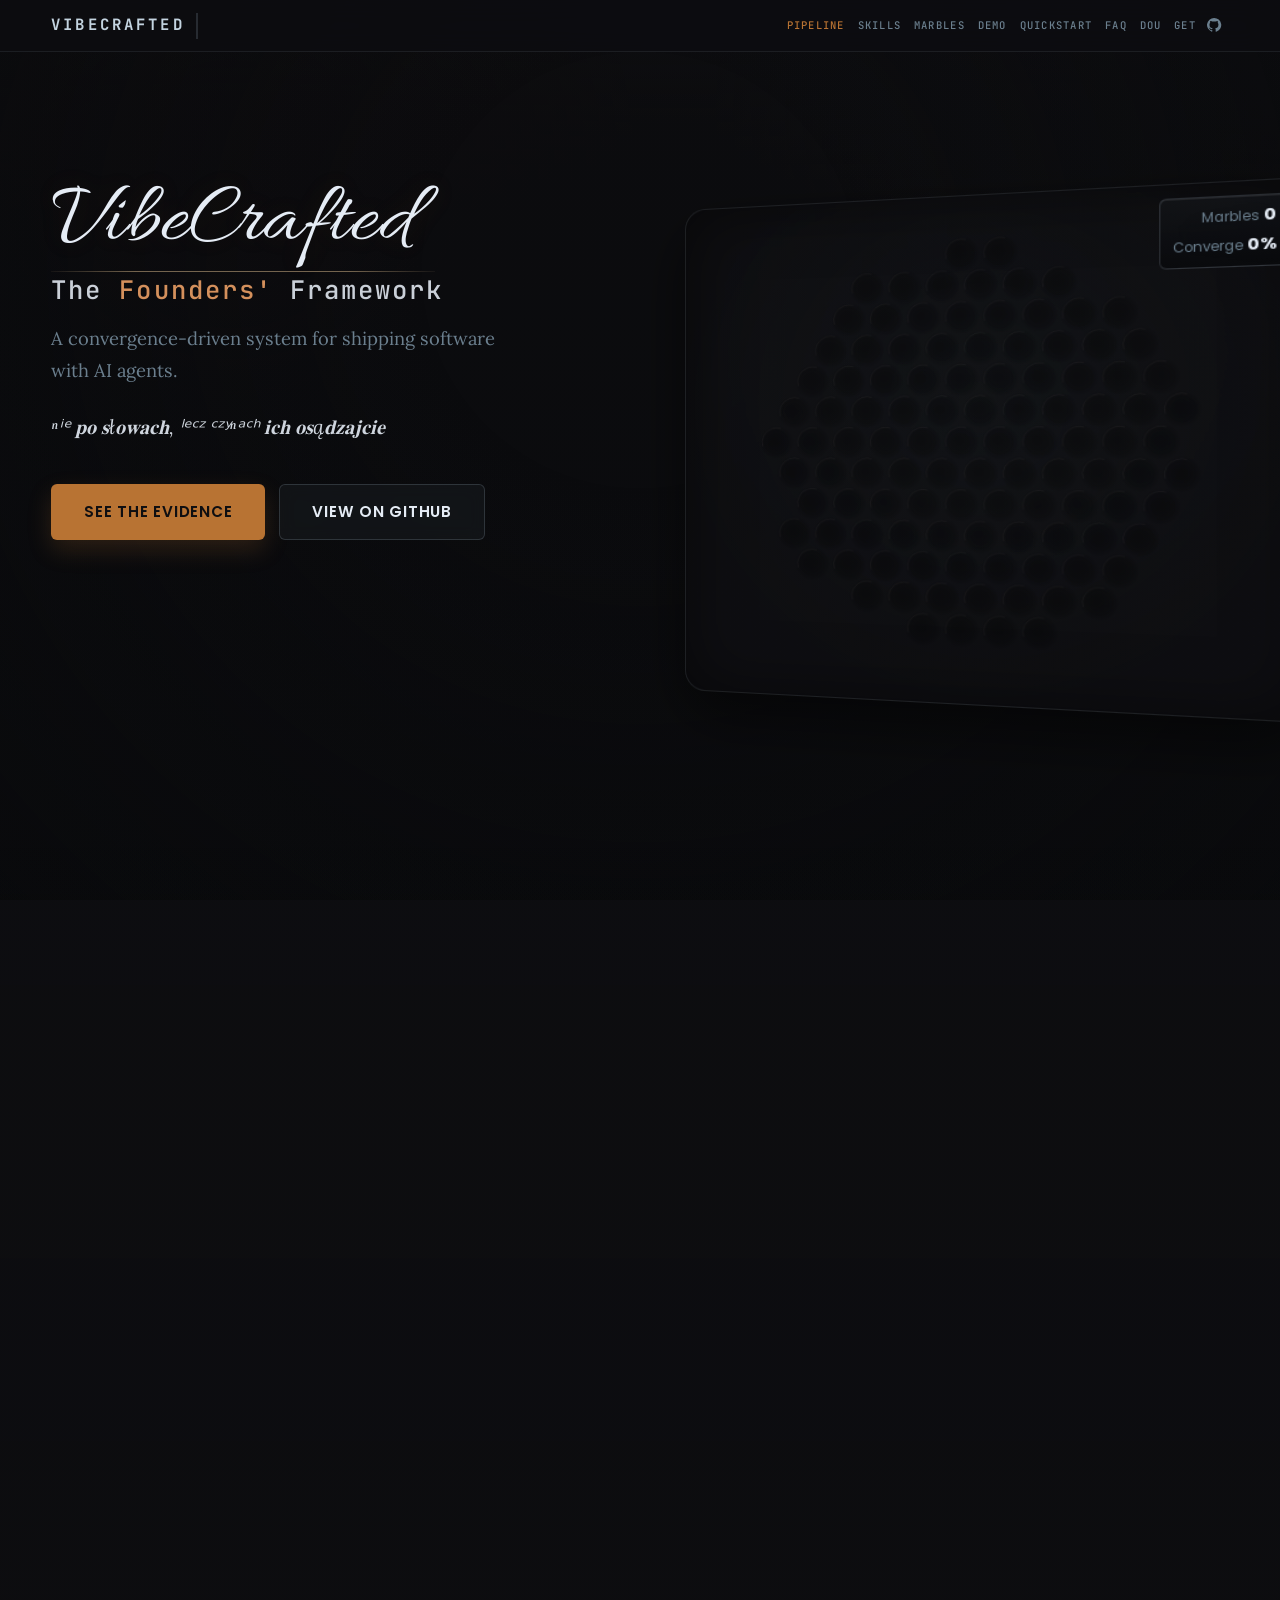
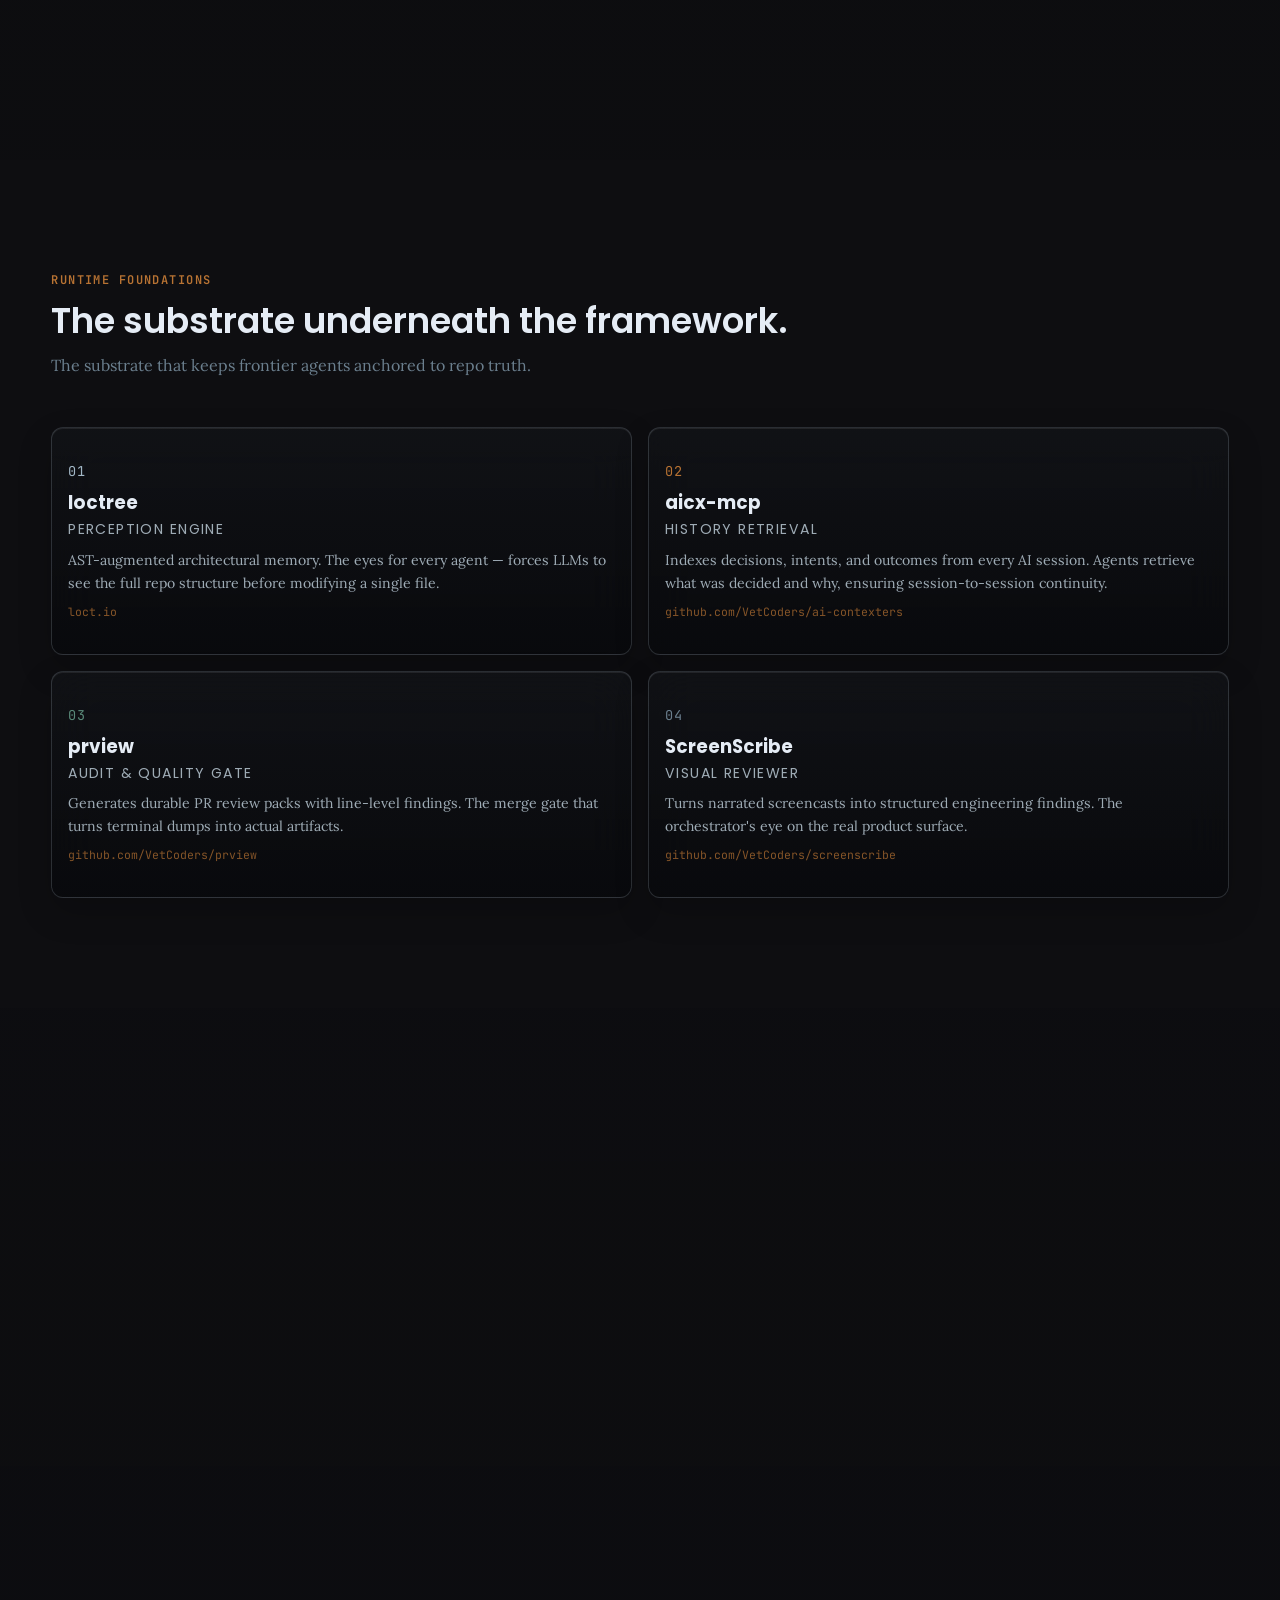
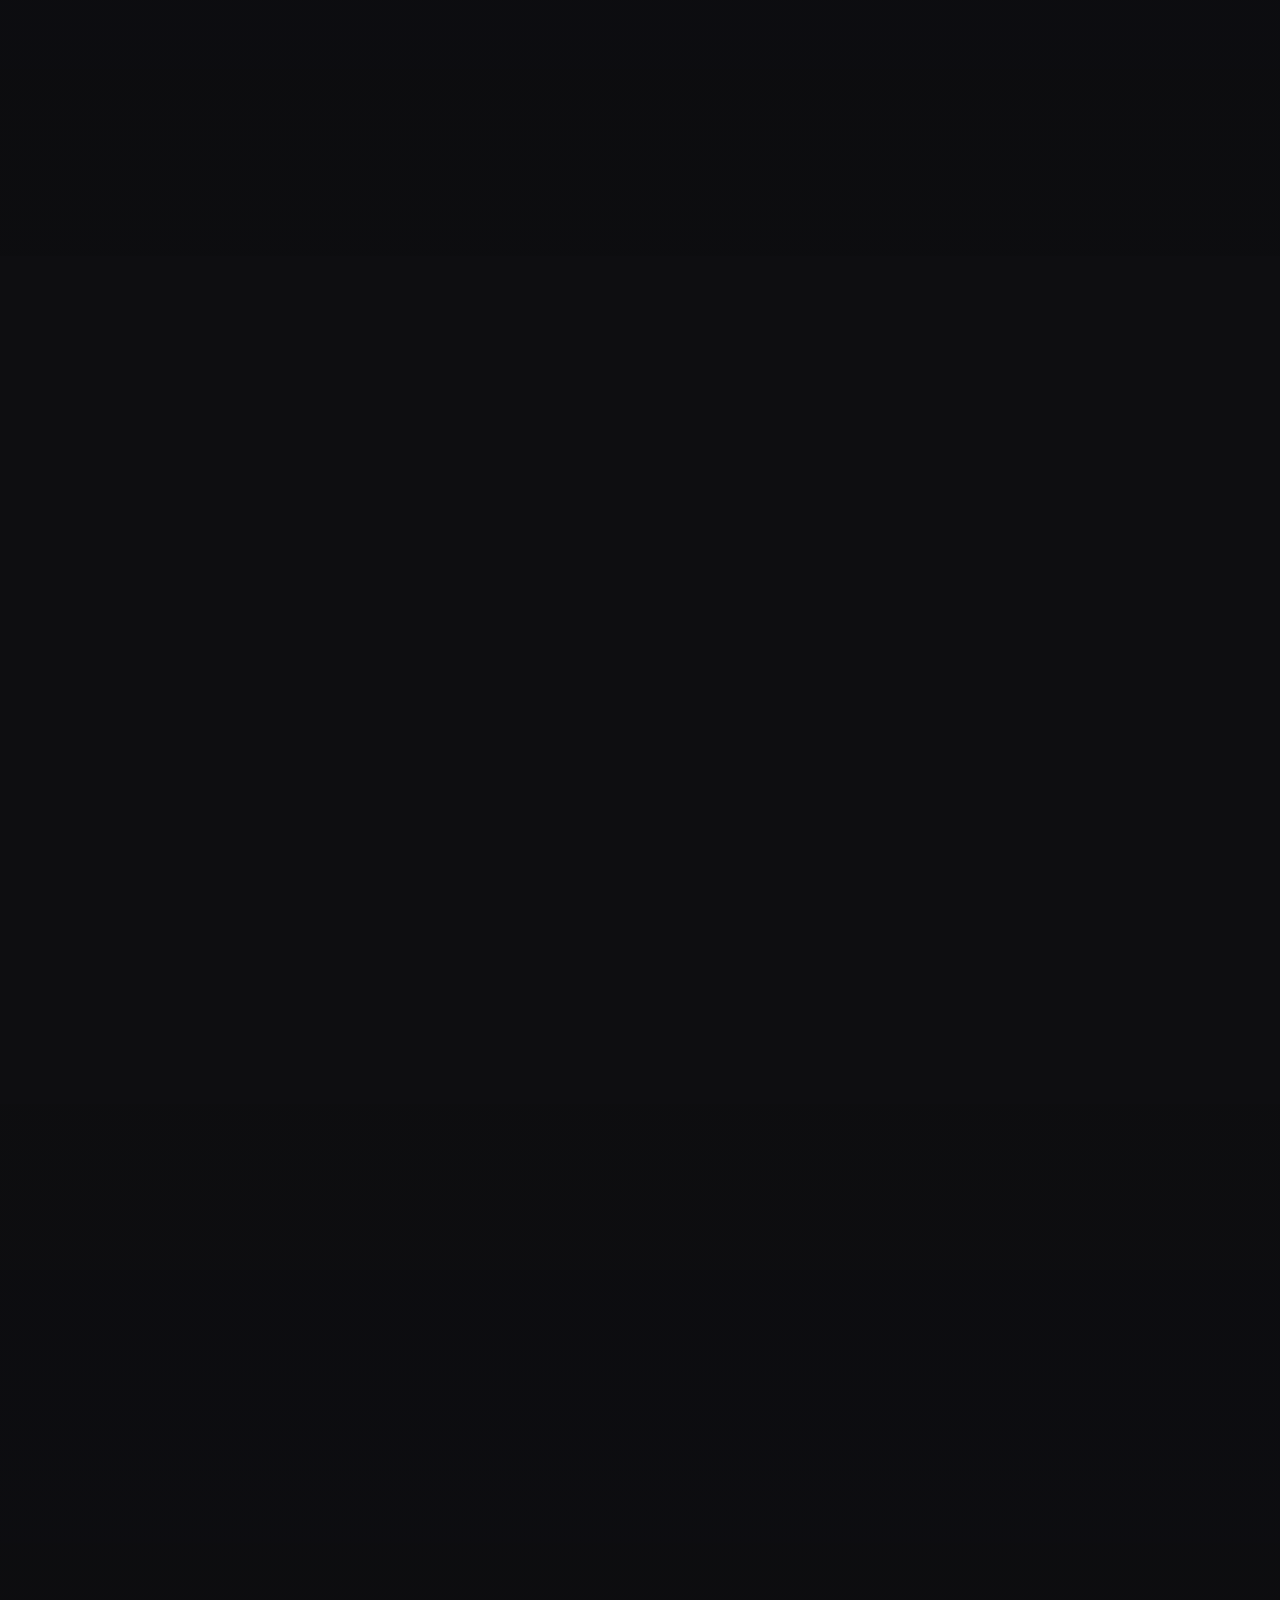
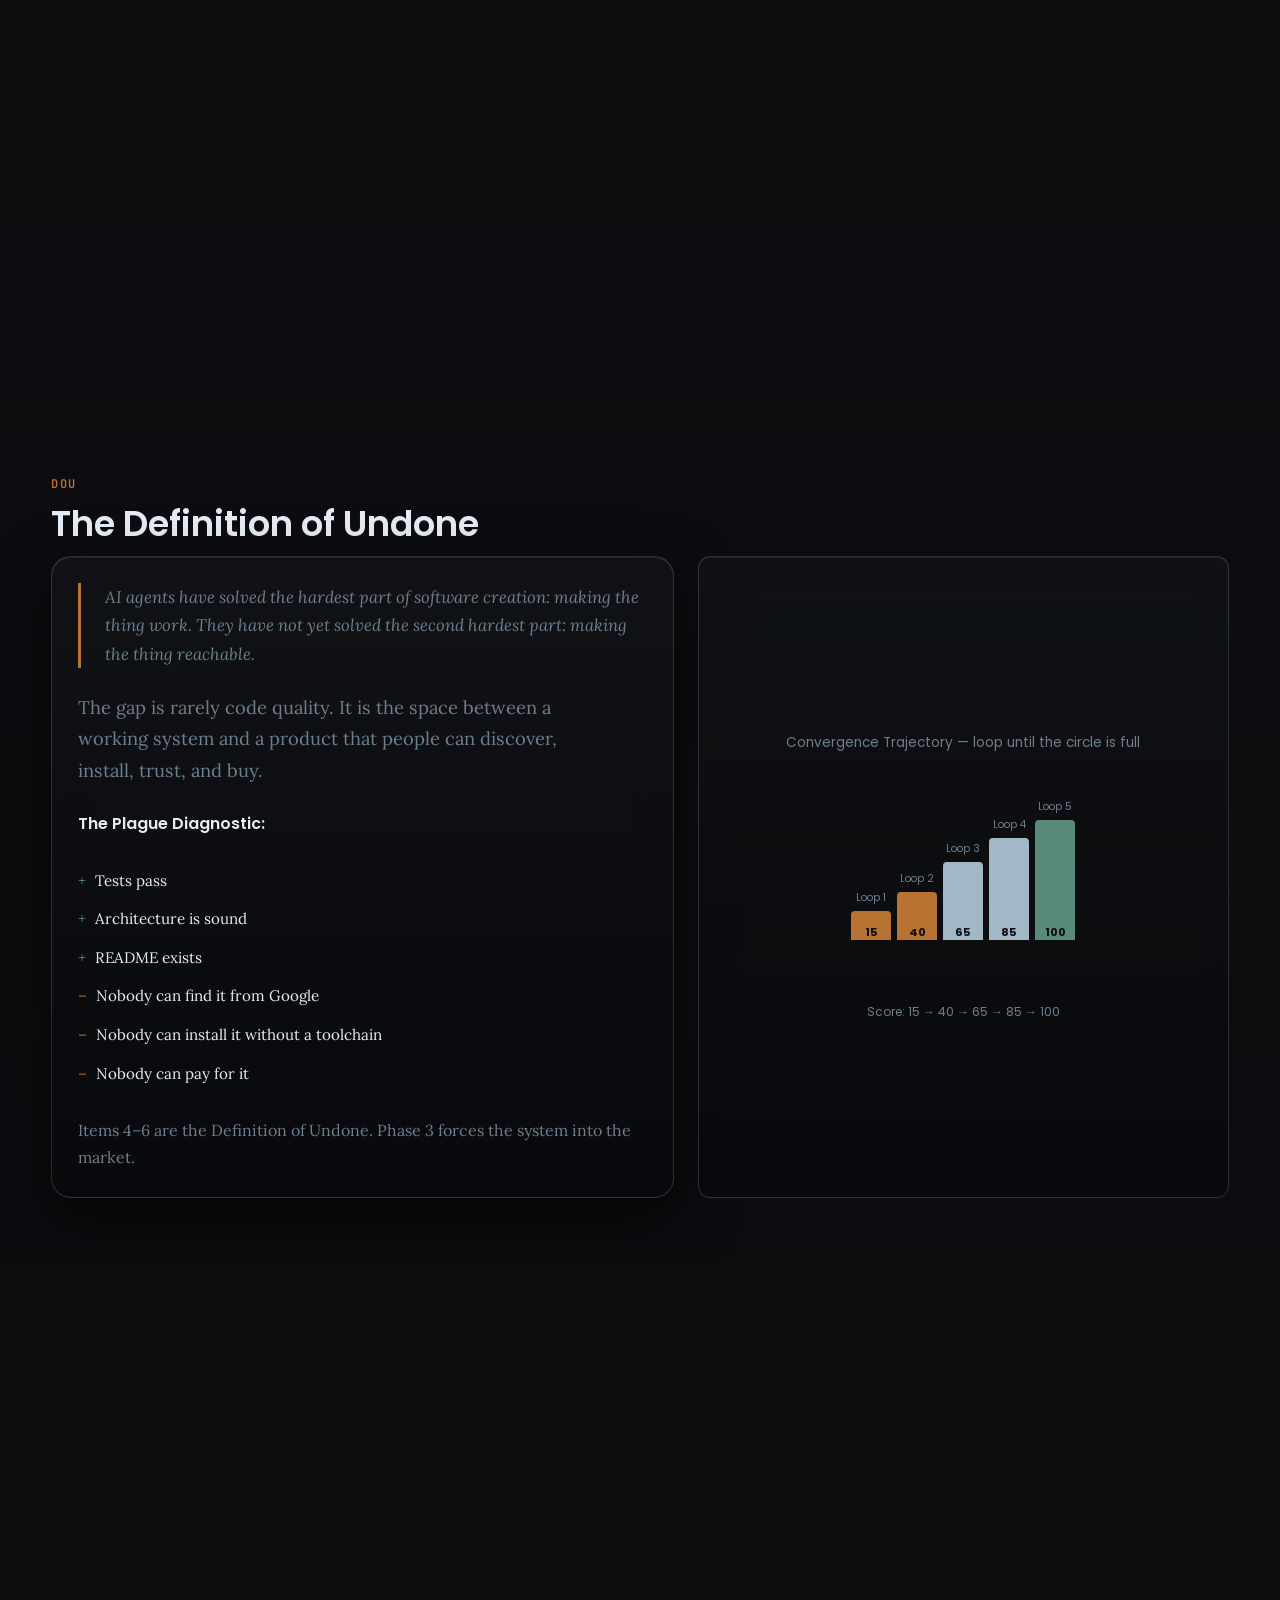
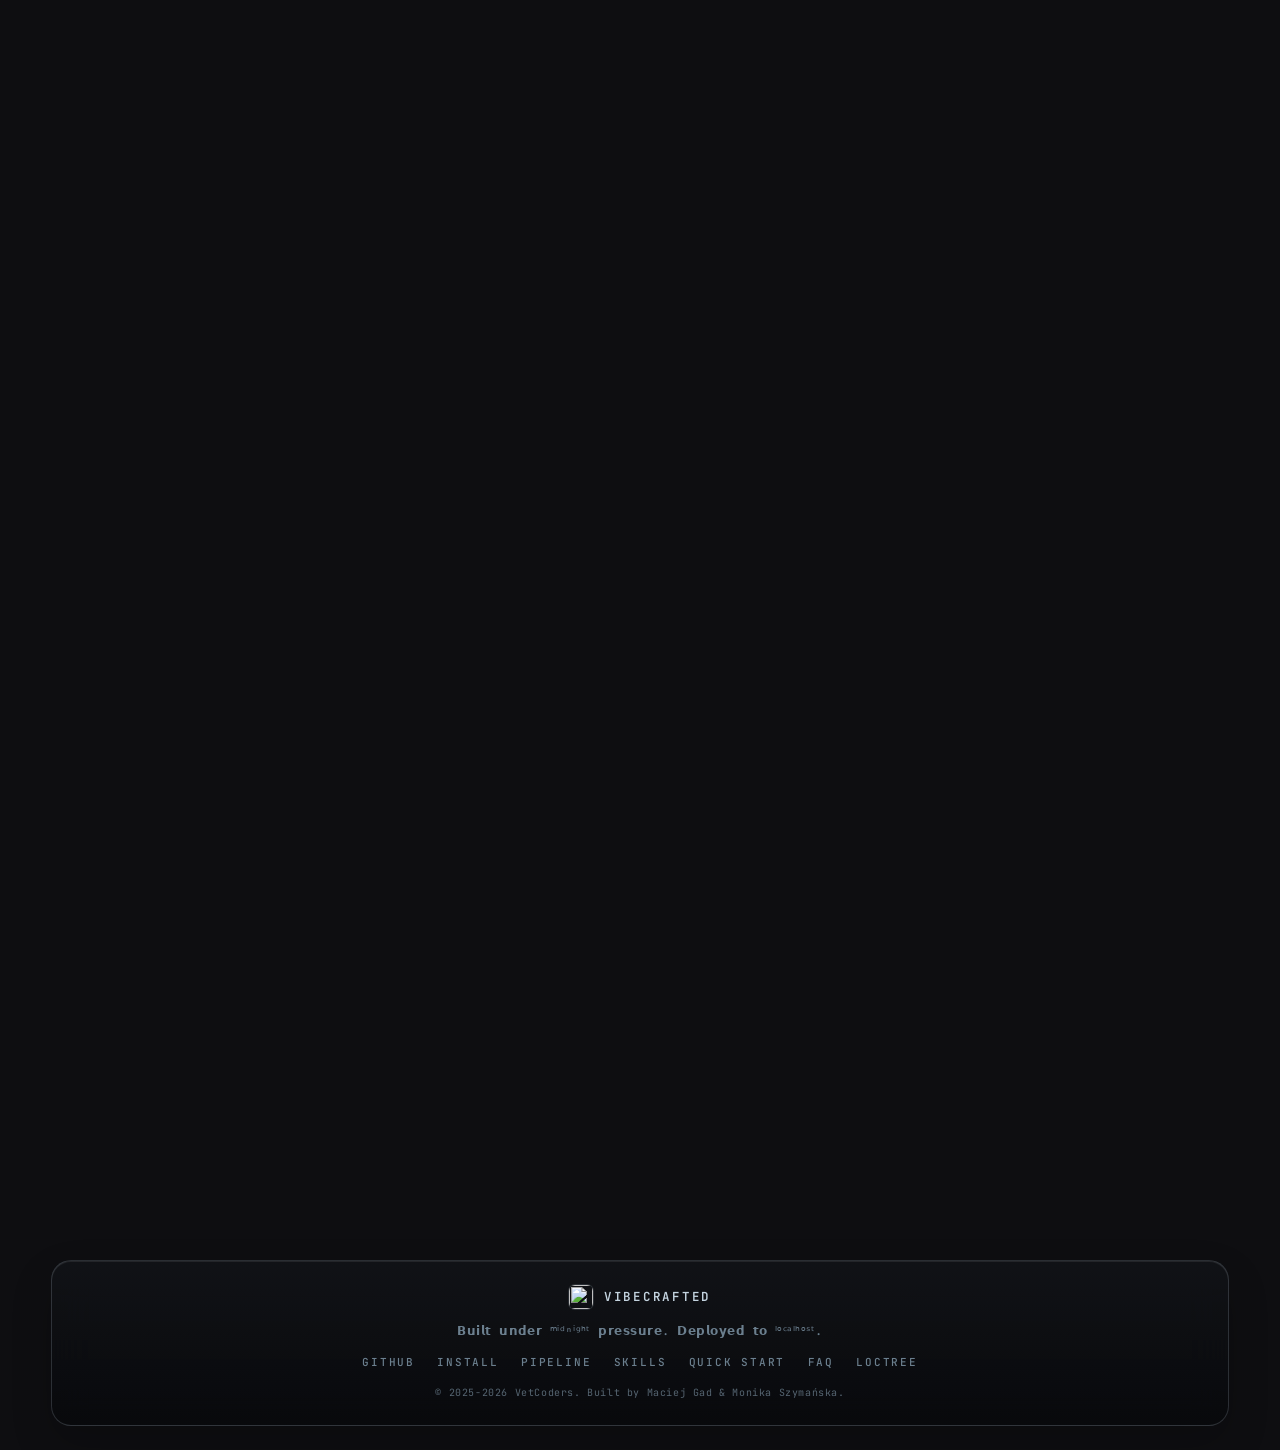
==== commit 0aa0e4cf: "Refine docs layout and styles; add prune guide Bump docs CSS cache-bust token and tighten presence p" ====
--- a/docs/index.html
+++ b/docs/index.html
@@ -28,7 +28,7 @@
     <link
         href="https://fonts.googleapis.com/css2?family=Allura&amp;family=Poppins:wght@400;500;600;700&amp;family=Lora:ital,wght@0,400;0,500;0,600;1,400&amp;display=swap"
         rel="stylesheet">
-    <link href="presence/styles.css?v=20260331ab" rel="stylesheet">
+    <link href="presence/styles.css?v=20260331ah" rel="stylesheet">
     <script crossorigin="anonymous" integrity="sha384-7Q8XaCgFJlm82NdMNnX7AIyZbdTjUre2eR4TpKK1Pko3zKXorgTIGVpnnLho+UAe"
         src="https://cdn.jsdelivr.net/npm/mermaid@10.8.0/dist/mermaid.min.js"></script>
 </head>
--- a/docs/presence/styles.css
+++ b/docs/presence/styles.css
@@ -1532,6 +1532,7 @@
     flex-wrap: wrap;
     gap: 0.75rem 1rem;
     margin-top: 1rem;
+    align-items: center;
 }
 
 .resource-links a,
@@ -1802,22 +1803,49 @@
 
 .subpage section,
 .subpage .view {
+    display: block;
     min-height: auto;
     padding: 0 0 var(--space-xl);
     scroll-snap-align: none;
 }
 
 .docs-shell {
-    width: var(--page-shell);
+    width: min(1080px, var(--page-shell));
     margin: 0 auto;
+    display: grid;
+    gap: clamp(1.35rem, 2vw, 1.85rem);
+}
+
+.docs-shell > section {
+    display: grid;
+    gap: clamp(1rem, 1.6vw, 1.3rem);
+    align-items: start;
+}
+
+.docs-shell > section > * {
+    min-width: 0;
 }
 
 .docs-hero {
     padding-top: 1.5rem;
+    max-width: min(60rem, 100%);
+    justify-items: start;
 }
 
 .docs-hero .manifesto-lead {
     max-width: 720px;
+}
+
+.docs-hero .manifesto-title {
+    max-width: 13ch;
+}
+
+.docs-hero .manifesto-quote {
+    margin-bottom: 0;
+}
+
+.docs-hero .manifesto-actions {
+    flex-wrap: wrap;
 }
 
 .docs-grid {
@@ -2139,6 +2167,33 @@
 }
 
 @media (max-width: 720px) {
+    html.subpage {
+        --nav-height: 64px;
+    }
+
+    .subpage .topbar {
+        height: auto;
+        min-height: var(--nav-height);
+    }
+
+    .subpage .nav-shell {
+        padding: 0.55rem 0;
+    }
+
+    .subpage .brand {
+        gap: 0.45rem;
+    }
+
+    .subpage .brand-wordmark {
+        font-size: 0.84rem;
+        letter-spacing: 0.16em;
+    }
+
+    .subpage .nav-links {
+        gap: 0.3rem 0.65rem;
+        font-size: 0.62rem;
+    }
+
     .footer-tagline {
         width: min(100%, 28rem);
         padding: 0 1.5rem;
@@ -2205,6 +2260,37 @@
     .surface-modal__grid,
     .surface-modal__faq-layout {
         grid-template-columns: 1fr;
+    }
+
+    .docs-shell {
+        width: min(100% - 1.35rem, 42rem);
+        gap: 1.2rem;
+    }
+
+    .docs-hero {
+        padding-top: 1rem;
+    }
+
+    .docs-hero .manifesto-title {
+        max-width: 11ch;
+    }
+
+    .docs-hero .manifesto-actions {
+        width: 100%;
+        flex-direction: column;
+        align-items: stretch;
+    }
+
+    .docs-hero .manifesto-actions .btn-solid,
+    .docs-hero .manifesto-actions .btn-outline {
+        width: 100%;
+        text-align: center;
+    }
+
+    .docs-inline-links {
+        flex-direction: column;
+        align-items: flex-start;
+        gap: 0.7rem;
     }
 }
 
@@ -2688,6 +2774,220 @@
     }
 }
 
+:is(body.docs-page, html.subpage body) .shell {
+    padding: calc(var(--nav-height) + 1.6rem) 0 32px;
+}
+
+:is(body.docs-page, html.subpage body) section,
+:is(body.docs-page, html.subpage body) .view {
+    display: block;
+    min-height: auto;
+    padding: 0 0 var(--space-xl);
+    scroll-snap-align: none;
+}
+
+:is(body.docs-page, html.subpage body) .docs-shell {
+    width: min(1100px, calc(100% - 1.6rem));
+    margin: 0 auto;
+    display: grid;
+    gap: clamp(1.2rem, 2vw, 1.7rem);
+}
+
+:is(body.docs-page, html.subpage body) .docs-shell > section:not(.docs-hero) {
+    display: block;
+}
+
+:is(body.docs-page, html.subpage body) .docs-shell > section.docs-hero {
+    position: relative;
+    display: grid;
+    grid-template-columns: minmax(0, 1.15fr) minmax(15rem, 18rem);
+    grid-template-areas:
+        "label quote"
+        "title actions"
+        "lead actions";
+    gap: 0.95rem 1.75rem;
+    align-items: start;
+    max-width: none;
+    padding: clamp(1.25rem, 2.25vw, 2rem);
+    border: 1px solid var(--glass-panel-border);
+    border-radius: calc(var(--radius-lg) + 2px);
+    background:
+        radial-gradient(circle at top right, rgba(184, 115, 51, 0.16), transparent 42%),
+        linear-gradient(140deg, rgba(9, 11, 15, 0.88), rgba(15, 19, 24, 0.66));
+    backdrop-filter: blur(24px) saturate(122%);
+    -webkit-backdrop-filter: blur(24px) saturate(122%);
+    box-shadow: 0 24px 64px rgba(0, 0, 0, 0.22), inset 0 1px 0 var(--glass-panel-highlight);
+    overflow: hidden;
+}
+
+:is(body.docs-page, html.subpage body) .docs-hero > .section-label {
+    grid-area: label;
+    align-self: start;
+    margin: 0;
+}
+
+:is(body.docs-page, html.subpage body) .docs-hero > .manifesto-title {
+    grid-area: title;
+    max-width: 11ch;
+    margin-bottom: 0;
+}
+
+:is(body.docs-page, html.subpage body) .docs-hero > .manifesto-lead {
+    grid-area: lead;
+    max-width: 40rem;
+    margin: 0;
+    color: rgba(212, 223, 232, 0.82);
+}
+
+:is(body.docs-page, html.subpage body) .docs-hero > .manifesto-quote {
+    grid-area: quote;
+    justify-self: end;
+    align-self: start;
+    max-width: 13rem;
+    margin: 0;
+    text-align: right;
+    line-height: 1.4;
+    font-size: clamp(1rem, 1.2vw, 1.16rem);
+    color: rgba(245, 239, 231, 0.88);
+}
+
+:is(body.docs-page, html.subpage body) .docs-hero > .manifesto-actions {
+    grid-area: actions;
+    display: grid;
+    gap: 0.8rem;
+    width: min(100%, 15rem);
+    justify-self: end;
+    justify-items: stretch;
+    align-self: end;
+}
+
+:is(body.docs-page, html.subpage body) .docs-hero > .manifesto-actions .btn-solid,
+:is(body.docs-page, html.subpage body) .docs-hero > .manifesto-actions .btn-outline {
+    width: 100%;
+    text-align: center;
+}
+
+:is(body.docs-page, html.subpage body) :is(.docs-card, .faq-group, .resource-card) {
+    display: grid;
+    gap: 0.55rem;
+    align-content: start;
+}
+
+:is(body.docs-page, html.subpage body) .docs-grid {
+    display: grid;
+    gap: var(--space-md);
+}
+
+:is(body.docs-page, html.subpage body) .docs-grid--steps {
+    grid-template-columns: repeat(2, minmax(0, 1fr));
+    align-items: start;
+}
+
+:is(body.docs-page, html.subpage body) .docs-columns {
+    display: grid;
+    grid-template-columns: repeat(2, minmax(0, 1fr));
+    gap: var(--space-md);
+    align-items: start;
+}
+
+:is(body.docs-page, html.subpage body) .faq-layout {
+    display: grid;
+    grid-template-columns: repeat(2, minmax(0, 1fr));
+    gap: var(--space-md);
+    align-items: start;
+}
+
+:is(body.docs-page, html.subpage body) .faq-item summary {
+    line-height: 1.35;
+}
+
+:is(body.docs-page, html.subpage body) .faq-item p,
+:is(body.docs-page, html.subpage body) .faq-item ul {
+    line-height: 1.65;
+}
+
+:is(body.docs-page, html.subpage body) .docs-inline-links {
+    display: flex;
+    flex-wrap: wrap;
+    gap: 0.75rem 1rem;
+    margin-top: 0;
+    padding: 0.15rem 0.25rem 0;
+}
+
+:is(body.docs-page, html.subpage body) .fade-up,
+:is(body.docs-page, html.subpage body) .fade-up.visible {
+    opacity: 1;
+    transform: none;
+    transition: none;
+}
+
+@media (max-width: 1000px) {
+    :is(body.docs-page, html.subpage body) .docs-grid--steps {
+        grid-template-columns: 1fr;
+    }
+}
+
+@media (max-width: 900px) {
+    :is(body.docs-page, html.subpage body) .docs-shell > section.docs-hero {
+        grid-template-columns: 1fr;
+        grid-template-areas:
+            "label"
+            "title"
+            "lead"
+            "quote"
+            "actions";
+        gap: 0.9rem;
+        padding: 1.15rem;
+    }
+
+    :is(body.docs-page, html.subpage body) .docs-columns,
+    :is(body.docs-page, html.subpage body) .faq-layout {
+        grid-template-columns: 1fr;
+    }
+
+    :is(body.docs-page, html.subpage body) .docs-hero > .manifesto-quote {
+        justify-self: start;
+        max-width: 18rem;
+        text-align: left;
+    }
+
+    :is(body.docs-page, html.subpage body) .docs-hero > .manifesto-actions {
+        width: 100%;
+        justify-self: stretch;
+        justify-items: stretch;
+        align-self: start;
+    }
+
+    :is(body.docs-page, html.subpage body) .docs-hero > .manifesto-actions .btn-solid,
+    :is(body.docs-page, html.subpage body) .docs-hero > .manifesto-actions .btn-outline {
+        width: 100%;
+    }
+}
+
+@media (max-width: 720px) {
+    :is(body.docs-page, html.subpage body) .shell {
+        padding: calc(var(--nav-height) + 1rem) 0 24px;
+    }
+
+    :is(body.docs-page, html.subpage body) .docs-shell {
+        width: min(100% - 1rem, 42rem);
+        gap: 1rem;
+    }
+
+    :is(body.docs-page, html.subpage body) .docs-hero > .manifesto-title {
+        max-width: 9ch;
+    }
+
+    :is(body.docs-page, html.subpage body) .docs-hero > .manifesto-quote {
+        max-width: none;
+        font-size: 0.98rem;
+    }
+
+    :is(body.docs-page, html.subpage body) .docs-inline-links {
+        gap: 0.6rem;
+    }
+}
+
 .stats {
     position: absolute;
     top: 16px;
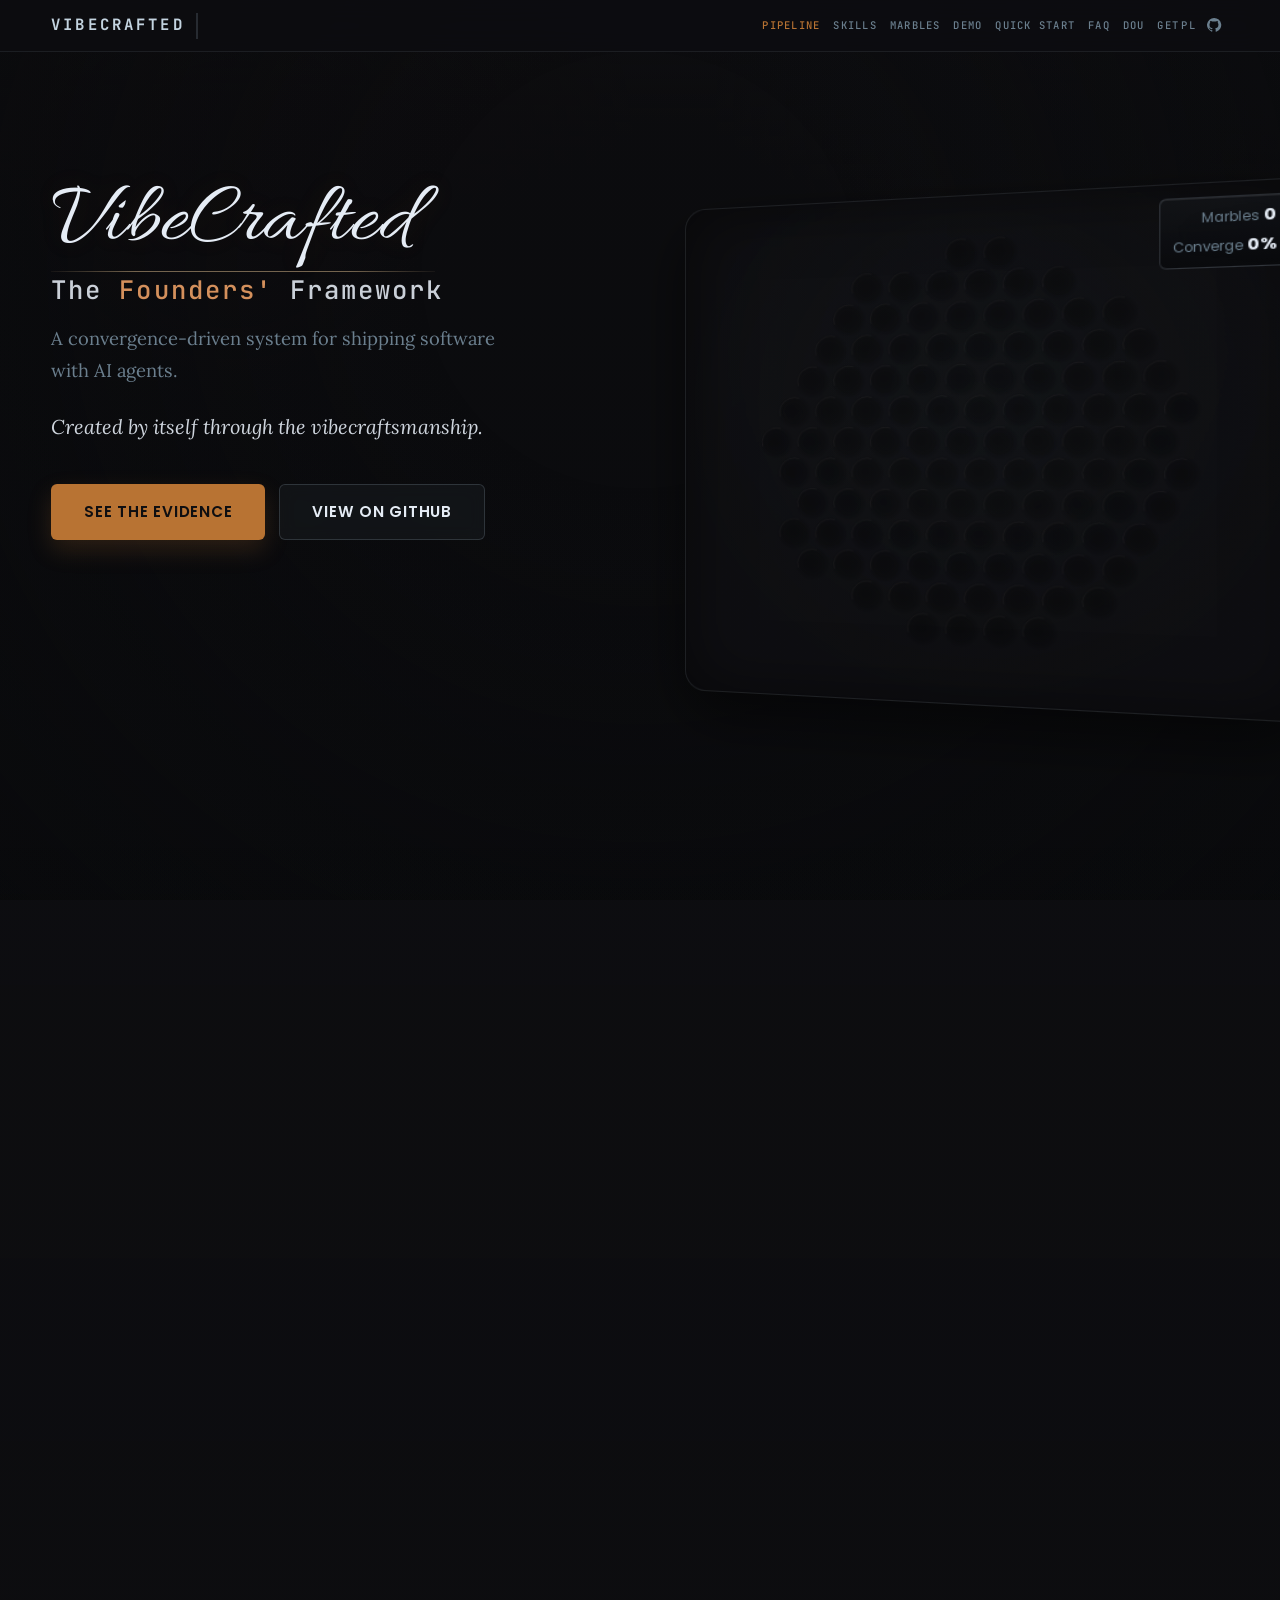
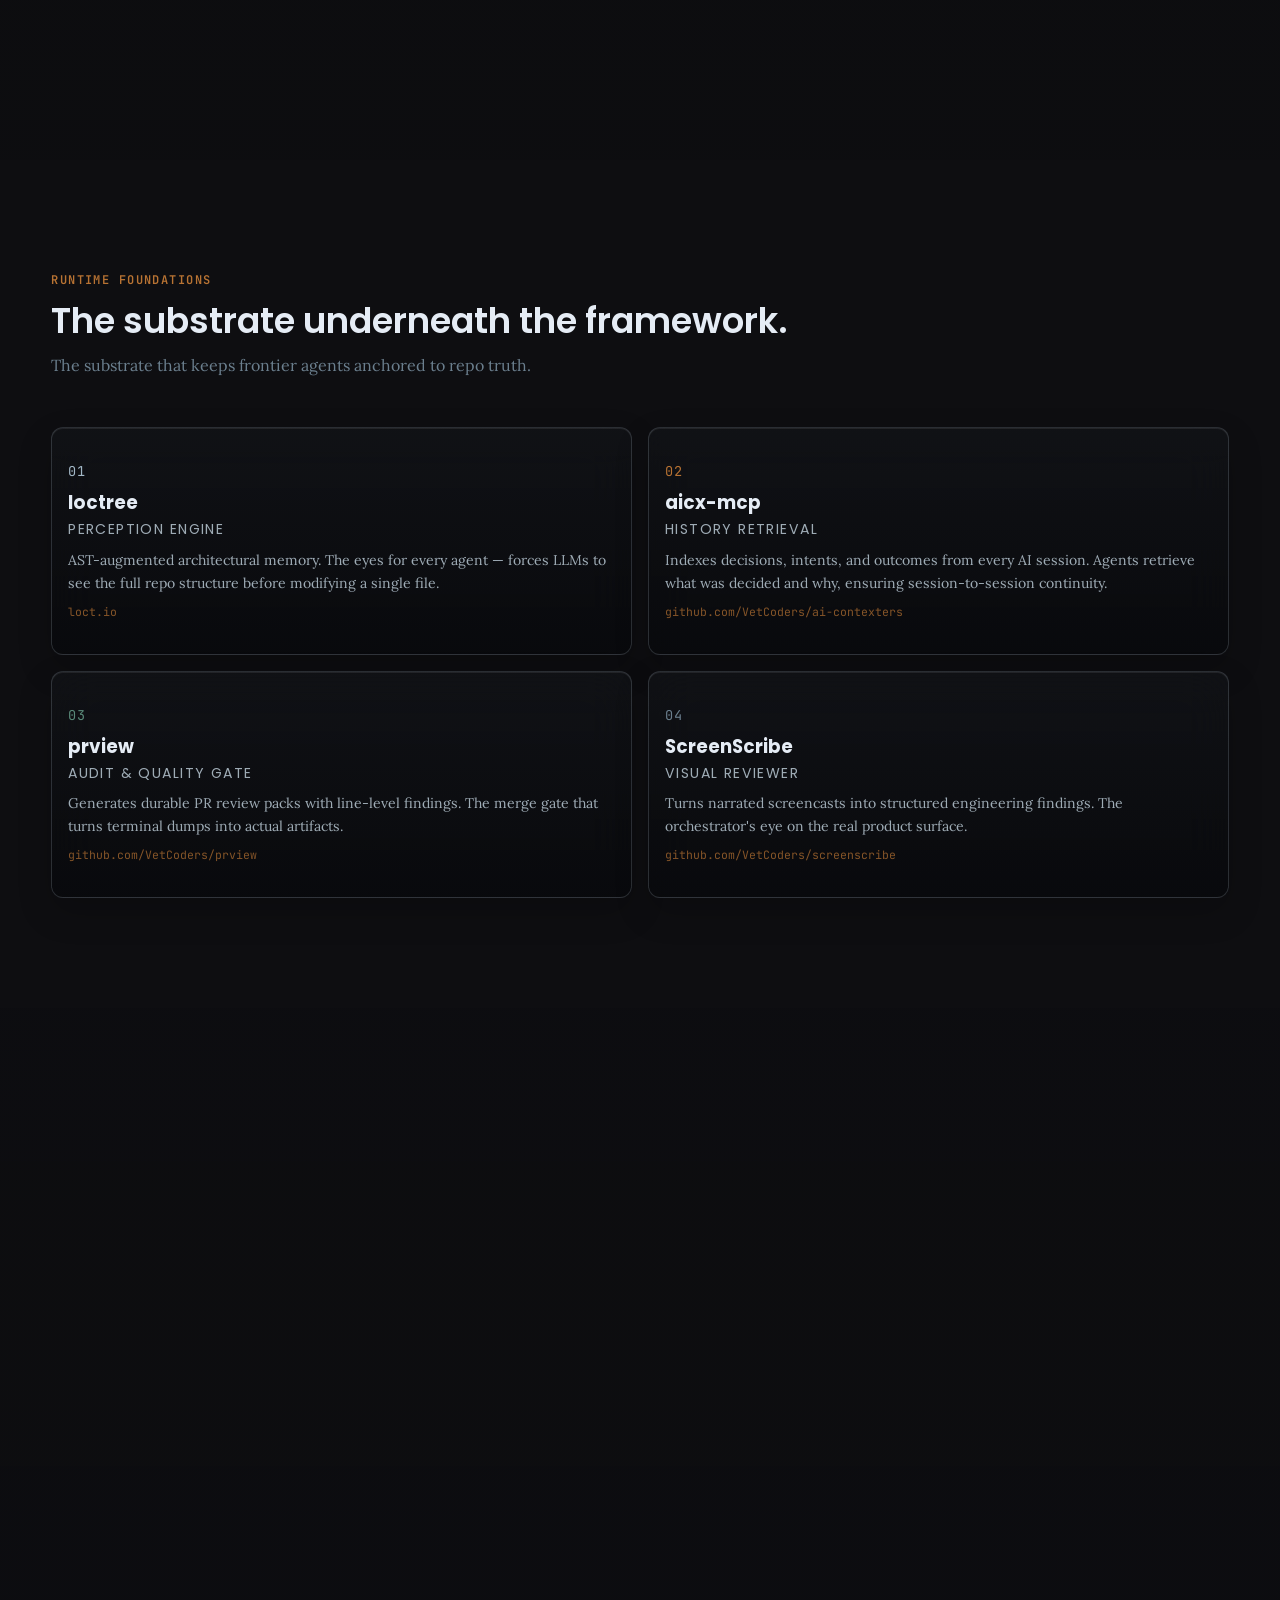
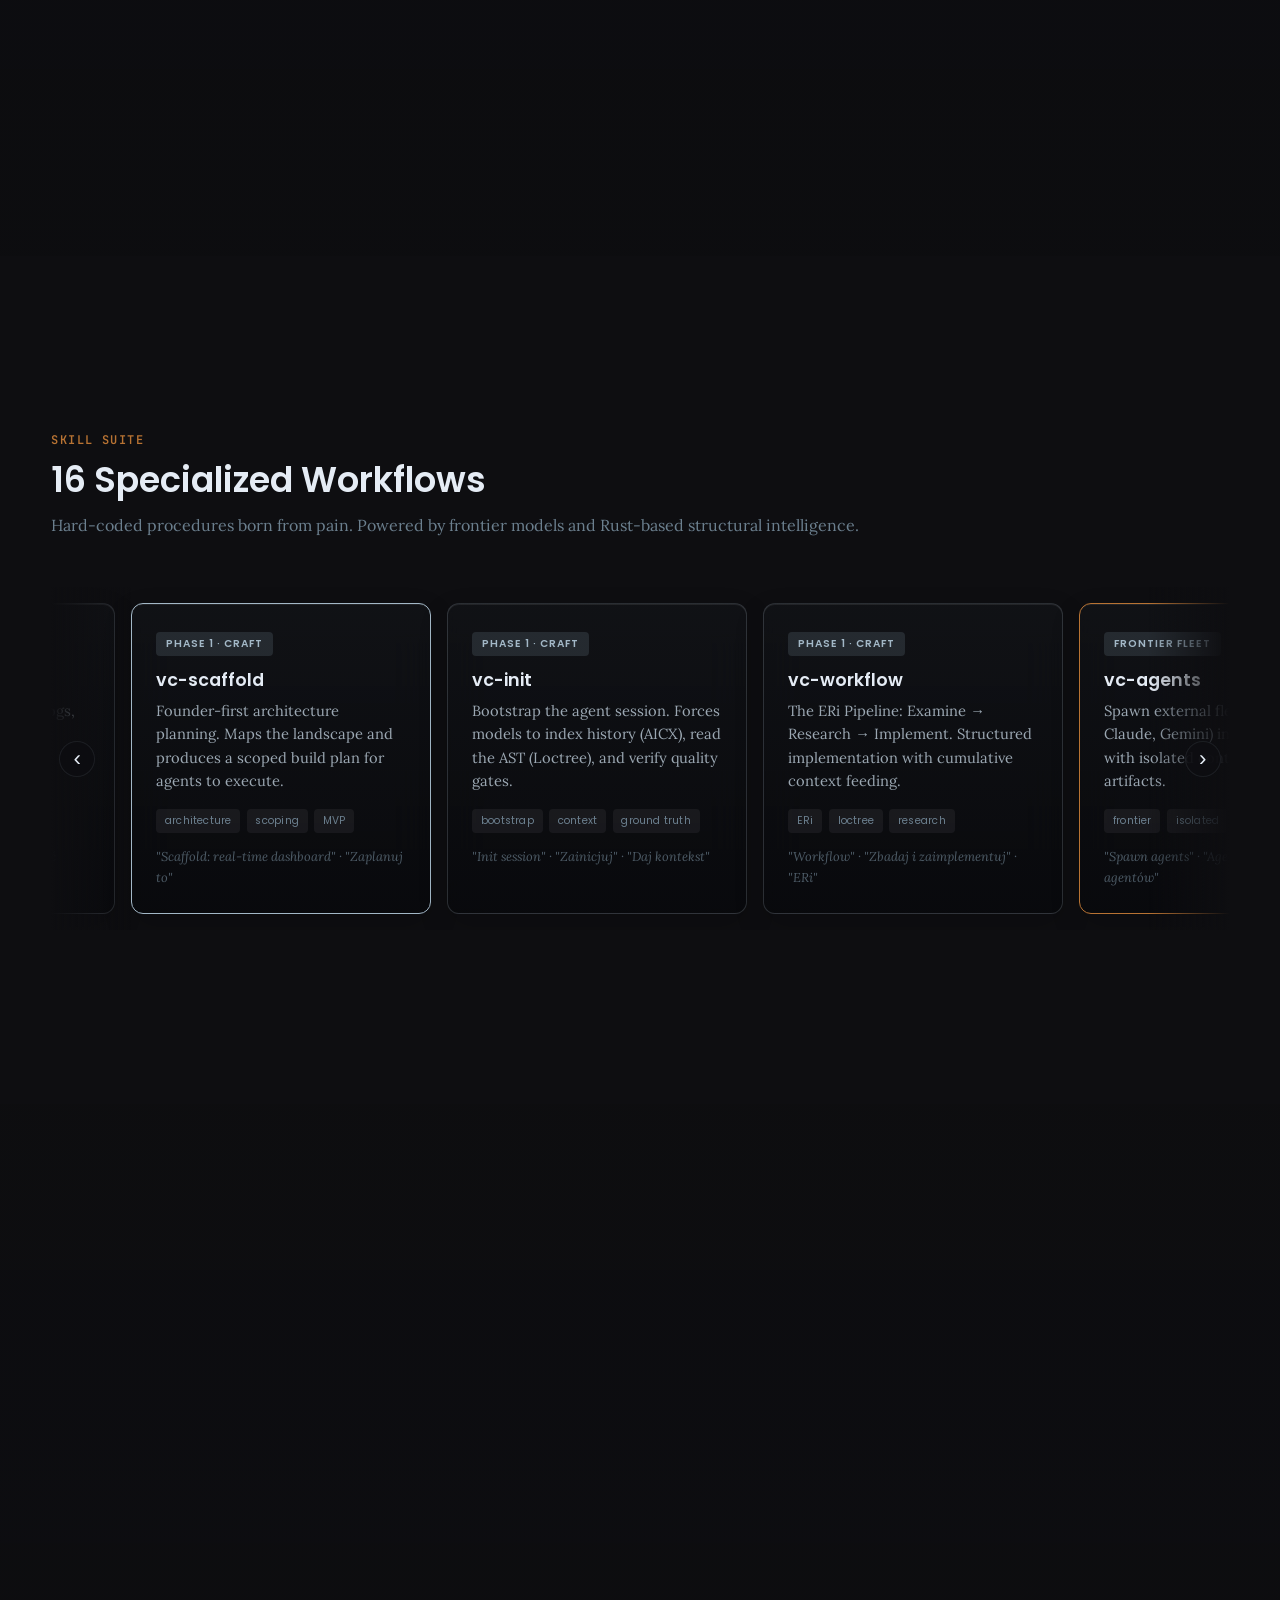
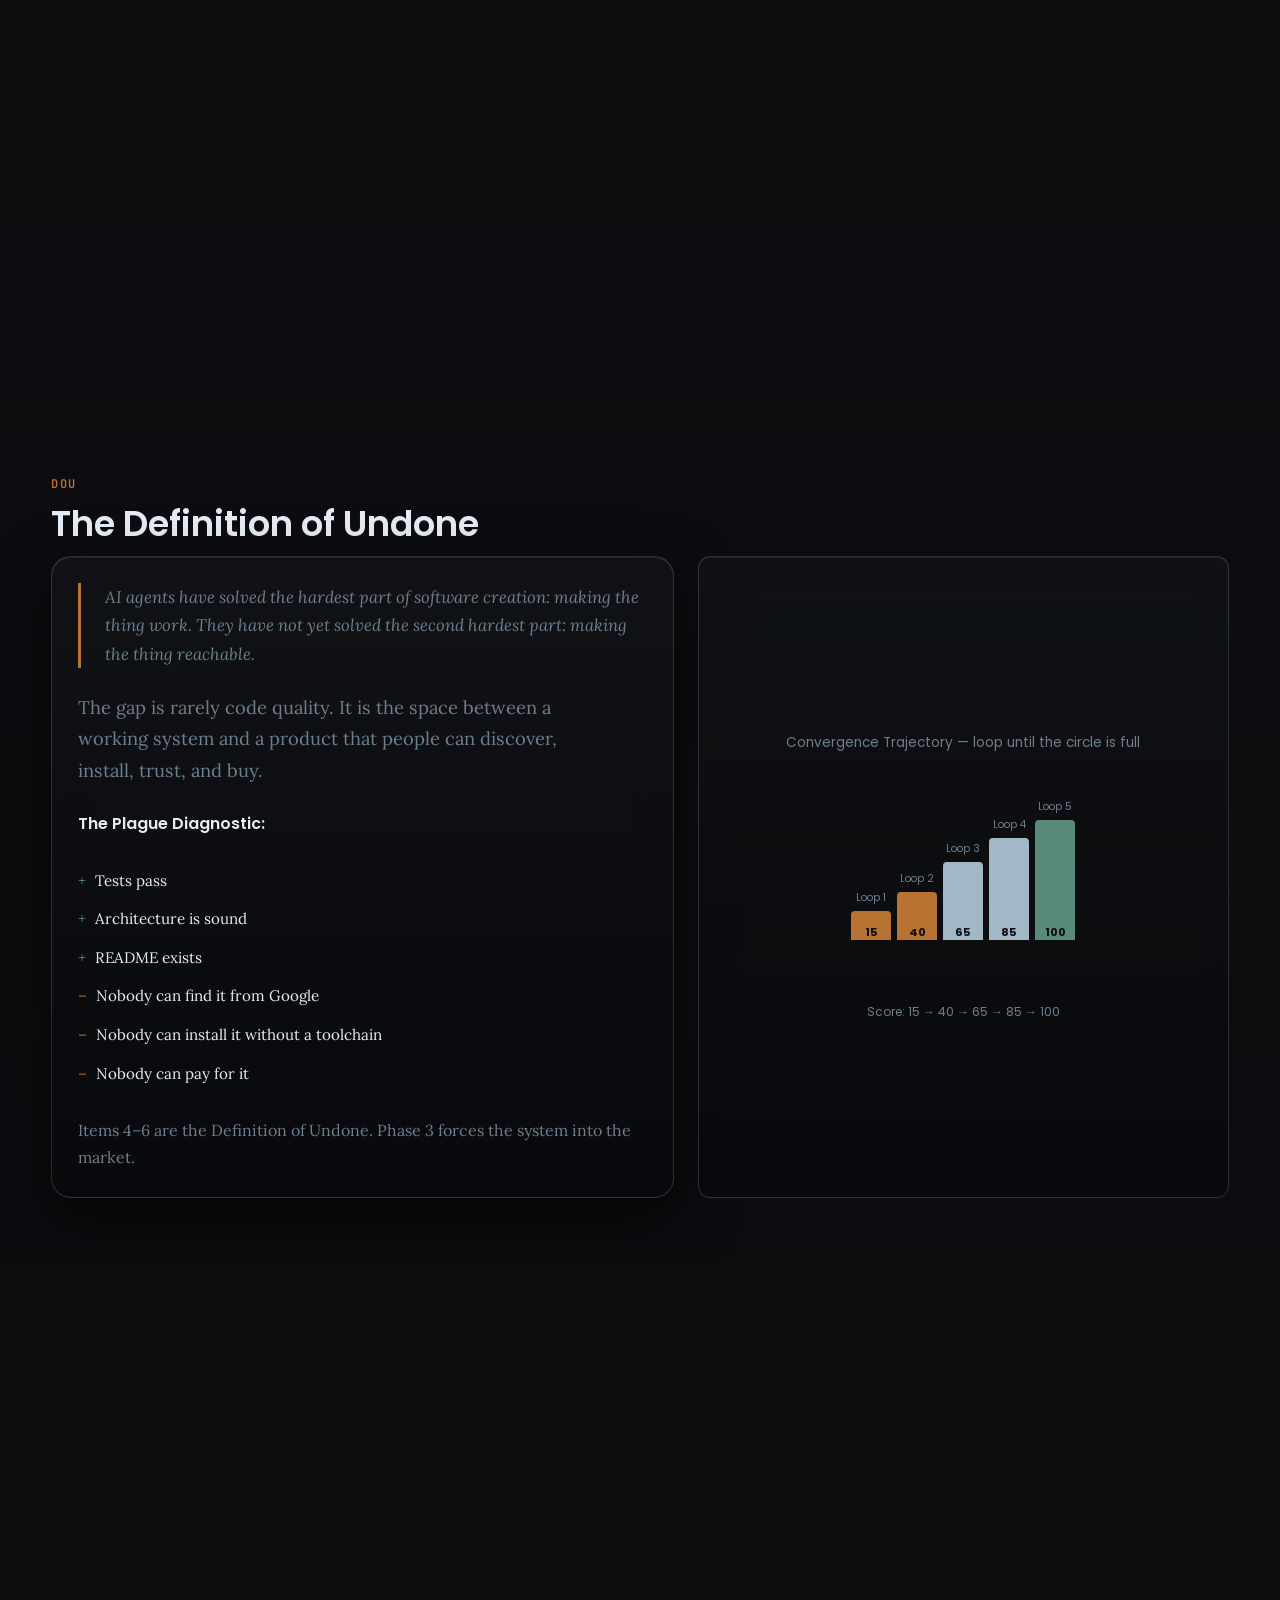
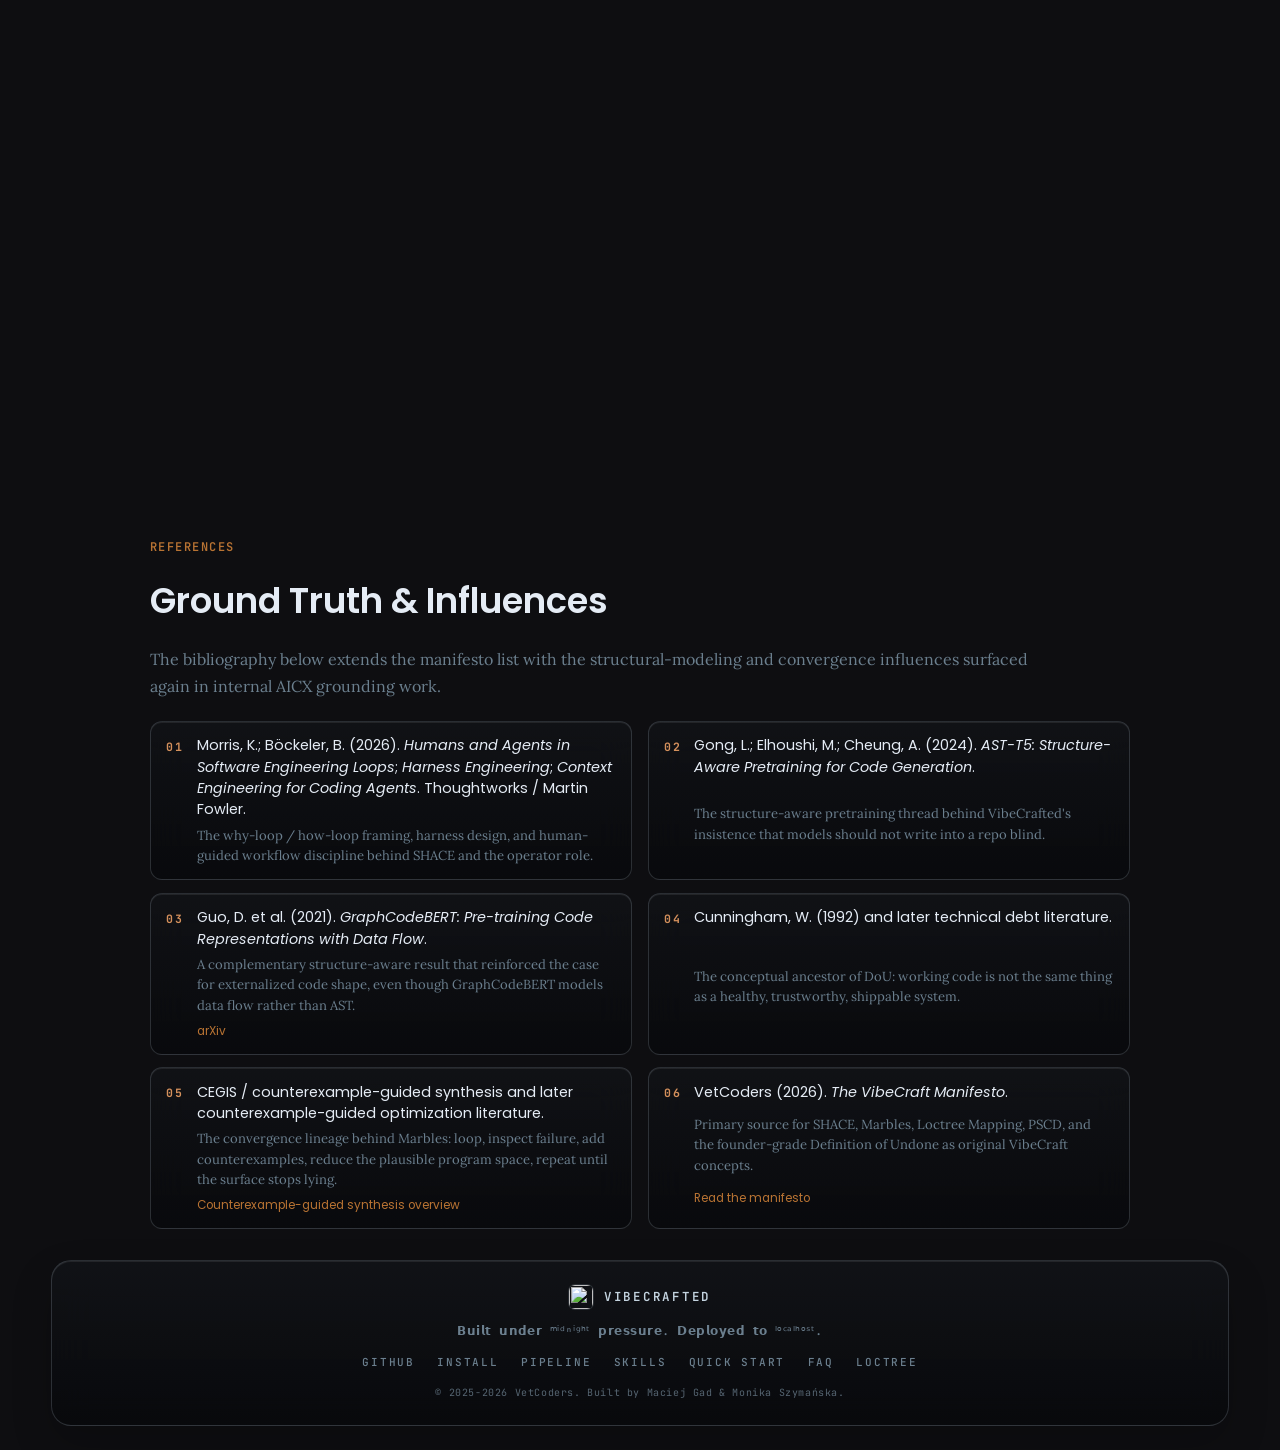
==== commit 395134d2: "(#5) Enhance documentation, UI, and foundational skills with new features and polish language * fix(" ====
--- a/docs/index.html
+++ b/docs/index.html
@@ -20,6 +20,9 @@
     <meta content="T5B-vRPBGSbPiROhDSZPMplZ6bA5yCgT_3egIGQ8kIE" name="google-site-verification">
     <meta content="index,follow" name="robots">
     <link href="https://vetcoders.github.io/vibecrafted/" rel="canonical">
+    <link href="https://vetcoders.github.io/vibecrafted/" hreflang="en" rel="alternate">
+    <link href="https://vetcoders.github.io/vibecrafted/pl/" hreflang="pl" rel="alternate">
+    <link href="https://vetcoders.github.io/vibecrafted/" hreflang="x-default" rel="alternate">
     <link href="presence/favicon.ico" rel="icon" sizes="32x32">
     <link href="presence/logo-64.png" rel="icon" sizes="64x64" type="image/png">
     <link href="presence/logo-128.png" rel="apple-touch-icon">
@@ -47,11 +50,12 @@
                 <a href="#skills">Skills</a>
                 <a href="#marbles">Marbles</a>
                 <a href="presence/framework.html">Demo</a>
-                <a data-modal-open="quickstart-modal" href="presence/quickstart.html">Quickstart</a>
+                <a data-modal-open="quickstart-modal" href="presence/quickstart.html">Quick Start</a>
                 <a data-modal-open="faq-modal" href="presence/faq.html">FAQ</a>
                 <a href="#dou">DoU</a>
                 <div class="nav-get-zone">
                     <a href="#get" id="nav-get-link">Get</a>
+                    <a href="pl/index.html" hreflang="pl" lang="pl">PL</a>
                     <a aria-label="GitHub" class="nav-icon-link" href="https://github.com/VetCoders/vibecrafted">
                         <svg aria-hidden="true" class="nav-icon" viewBox="0 0 24 24">
                             <path
@@ -88,7 +92,7 @@
                         A convergence-driven system for shipping software with AI agents.
                     </p>
                     <p class="manifesto-quote">
-                        ⁿⁱᵉ 𝐩𝐨 𝐬ł𝐨𝐰𝐚𝐜𝐡, ˡᵉᶜᶻ ᶜᶻʸⁿᵃᶜʰ 𝐢𝐜𝐡 𝐨𝐬ą𝐝𝐳𝐚𝐣𝐜𝐢𝐞
+                        Created by itself through the <span class="manifesto-quote__accent">vibecraftsmanship</span>.
                     </p>
                     <div class="manifesto-actions">
                         <a href="#evidence" class="btn-solid">See the Evidence</a>
@@ -462,9 +466,11 @@
                 <h2 class="section-title">The Definition of Undone</h2>
                 <div class="manifesto-layout">
                     <div class="manifesto-block">
-                        <blockquote>AI agents have solved the hardest part of software creation: making the thing work. They
+                        <blockquote>AI agents have solved the hardest part of software creation: making the thing work.
+                            They
                             have not yet solved the second hardest part: making the thing reachable.</blockquote>
-                        <p class="manifesto-lead">The gap is rarely code quality. It is the space between a working system
+                        <p class="manifesto-lead">The gap is rarely code quality. It is the space between a working
+                            system
                             and a product that people can discover, install, trust, and buy.</p>
                         <p class="manifesto-diagnostic-label">The Plague Diagnostic:</p>
                         <ul class="plague-list">
@@ -475,7 +481,8 @@
                             <li><span class="cross">&ndash;</span> Nobody can install it without a toolchain</li>
                             <li><span class="cross">&ndash;</span> Nobody can pay for it</li>
                         </ul>
-                        <p class="manifesto-summary">Items 4&ndash;6 are the Definition of Undone. Phase 3 forces the system
+                        <p class="manifesto-summary">Items 4&ndash;6 are the Definition of Undone. Phase 3 forces the
+                            system
                             into the market.</p>
                     </div>
 
@@ -511,13 +518,15 @@
                         <div class="docs-card__step" aria-hidden="true">01</div>
                         <div class="docs-card__copy">
                             <h3>Bootstrap the control plane</h3>
-                            <p>Stage the framework locally and let the installer walk through the real environment before it
+                            <p>Stage the framework locally and let the installer walk through the real environment
+                                before it
                                 touches the system.</p>
                         </div>
                         <div class="docs-card__command docs-card__command--bar">
                             <div class="install-command-bar">
                                 <span class="install-command-bar__prompt">$</span>
-                                <code class="install-command-bar__code">curl -fsSLO https://raw.githubusercontent.com/VetCoders/vibecrafted/main/install.sh &amp;&amp; bash install.sh</code>
+                                <code
+                                    class="install-command-bar__code">curl -fsSLO https://raw.githubusercontent.com/VetCoders/vibecrafted/main/install.sh &amp;&amp; bash install.sh</code>
                                 <button class="cb-copy install-command-bar__copy"
                                     data-copy="curl -fsSLO https://raw.githubusercontent.com/VetCoders/vibecrafted/main/install.sh &amp;&amp; bash install.sh"
                                     data-default-label="COPY" type="button">COPY</button>
@@ -535,10 +544,11 @@
                         <div class="docs-card__command docs-card__command--bar">
                             <div class="install-command-bar">
                                 <span class="install-command-bar__prompt">$</span>
-                                <code class="install-command-bar__code">vibecrafted help &amp;&amp; vc-init claude</code>
+                                <code
+                                    class="install-command-bar__code">vibecrafted help &amp;&amp; vibecrafted init claude</code>
                                 <button class="cb-copy install-command-bar__copy"
-                                    data-copy="vibecrafted help &amp;&amp; vc-init claude"
-                                    data-default-label="COPY" type="button">COPY</button>
+                                    data-copy="vibecrafted help &amp;&amp; vibecrafted init claude" data-default-label="COPY"
+                                    type="button">COPY</button>
                             </div>
                         </div>
                     </article>
@@ -553,9 +563,10 @@
                         <div class="docs-card__command docs-card__command--bar">
                             <div class="install-command-bar">
                                 <span class="install-command-bar__prompt">$</span>
-                                <code class="install-command-bar__code">vc-marbles codex --count 4 --depth 4 &amp;&amp; vibecrafted doctor</code>
+                                <code
+                                    class="install-command-bar__code">vibecrafted marbles codex --count 4 --depth 4 &amp;&amp; vibecrafted doctor</code>
                                 <button class="cb-copy install-command-bar__copy"
-                                    data-copy="vc-marbles codex --count 4 --depth 4 &amp;&amp; vibecrafted doctor"
+                                    data-copy="vibecrafted marbles codex --count 4 --depth 4 &amp;&amp; vibecrafted doctor"
                                     data-default-label="COPY" type="button">COPY</button>
                             </div>
                         </div>
@@ -574,36 +585,50 @@
             <div class="container fade-up">
                 <div class="section-label">References</div>
                 <h2 class="section-title">Ground Truth &amp; Influences</h2>
-                <p class="section-sub">The bibliography below extends the manifesto list with the structural-modeling and convergence influences surfaced again in internal AICX grounding work.</p>
+                <p class="section-sub">The bibliography below extends the manifesto list with the structural-modeling
+                    and convergence influences surfaced again in internal AICX grounding work.</p>
                 <ol class="references-list">
                     <li class="reference-item">
                         <p class="reference-citation">Morris, K.; B&ouml;ckeler, B. (2026). <em>Humans and Agents in
-                                Software Engineering Loops</em>; <em>Harness Engineering</em>; <em>Context Engineering for Coding Agents</em>. Thoughtworks / Martin Fowler.</p>
-                        <p class="reference-note">The why-loop / how-loop framing, harness design, and human-guided workflow discipline behind SHACE and the operator role.</p>
+                                Software Engineering Loops</em>; <em>Harness Engineering</em>; <em>Context Engineering
+                                for Coding Agents</em>. Thoughtworks / Martin Fowler.</p>
+                        <p class="reference-note">The why-loop / how-loop framing, harness design, and human-guided
+                            workflow discipline behind SHACE and the operator role.</p>
                     </li>
                     <li class="reference-item">
                         <p class="reference-citation">Gong, L.; Elhoushi, M.; Cheung, A. (2024). <em>AST-T5:
                                 Structure-Aware Pretraining for Code Generation</em>.</p>
-                        <p class="reference-note">The structure-aware pretraining thread behind VibeCrafted's insistence that models should not write into a repo blind.</p>
+                        <p class="reference-note">The structure-aware pretraining thread behind VibeCrafted's insistence
+                            that models should not write into a repo blind.</p>
                     </li>
                     <li class="reference-item">
-                        <p class="reference-citation">Guo, D. et al. (2021). <em>GraphCodeBERT: Pre-training Code Representations with Data Flow</em>.</p>
-                        <p class="reference-note">A complementary structure-aware result that reinforced the case for externalized code shape, even though GraphCodeBERT models data flow rather than AST.</p>
+                        <p class="reference-citation">Guo, D. et al. (2021). <em>GraphCodeBERT: Pre-training Code
+                                Representations with Data Flow</em>.</p>
+                        <p class="reference-note">A complementary structure-aware result that reinforced the case for
+                            externalized code shape, even though GraphCodeBERT models data flow rather than AST.</p>
                         <p class="reference-links"><a href="https://arxiv.org/abs/2009.08366">arXiv</a></p>
                     </li>
                     <li class="reference-item">
                         <p class="reference-citation">Cunningham, W. (1992) and later technical debt literature.</p>
-                        <p class="reference-note">The conceptual ancestor of DoU: working code is not the same thing as a healthy, trustworthy, shippable system.</p>
+                        <p class="reference-note">The conceptual ancestor of DoU: working code is not the same thing as
+                            a healthy, trustworthy, shippable system.</p>
                     </li>
                     <li class="reference-item">
-                        <p class="reference-citation">CEGIS / counterexample-guided synthesis and later counterexample-guided optimization literature.</p>
-                        <p class="reference-note">The convergence lineage behind Marbles: loop, inspect failure, add counterexamples, reduce the plausible program space, repeat until the surface stops lying.</p>
-                        <p class="reference-links"><a href="https://www.cprover.org/synthesis">Counterexample-guided synthesis overview</a></p>
+                        <p class="reference-citation">CEGIS / counterexample-guided synthesis and later
+                            counterexample-guided optimization literature.</p>
+                        <p class="reference-note">The convergence lineage behind Marbles: loop, inspect failure, add
+                            counterexamples, reduce the plausible program space, repeat until the surface stops lying.
+                        </p>
+                        <p class="reference-links"><a href="https://www.cprover.org/synthesis">Counterexample-guided
+                                synthesis overview</a></p>
                     </li>
                     <li class="reference-item">
                         <p class="reference-citation">VetCoders (2026). <em>The VibeCraft Manifesto</em>.</p>
-                        <p class="reference-note">Primary source for SHACE, Marbles, Loctree Mapping, PSCD, and the founder-grade Definition of Undone as original VibeCraft concepts.</p>
-                        <p class="reference-links"><a href="https://github.com/VetCoders/vibecrafted/blob/main/VIBECRAFT.md">Read the manifesto</a></p>
+                        <p class="reference-note">Primary source for SHACE, Marbles, Loctree Mapping, PSCD, and the
+                            founder-grade Definition of Undone as original VibeCraft concepts.</p>
+                        <p class="reference-links"><a
+                                href="https://github.com/VetCoders/vibecrafted/blob/main/VIBECRAFT.md">Read the
+                                manifesto</a></p>
                     </li>
                 </ol>
             </div>
@@ -636,22 +661,24 @@
                 <div class="surface-modal__intro">
                     <div class="section-label">Quick Start</div>
                     <h2 class="surface-modal__title" id="quickstart-modal-title">From zero to your first VibeCrafted loop.</h2>
-                    <p class="surface-modal__lead">Install the framework, verify the control plane, then give one real repository enough structure to produce signal fast.</p>
+                    <p class="surface-modal__lead">The homepage gives you the shape. The standalone guide gives you the exact install path, doctor pass, and first workflow.</p>
                 </div>
                 <div class="surface-modal__head-actions">
                     <a class="surface-modal__link" href="presence/quickstart.html">Standalone page</a>
-                    <button aria-label="Close quickstart" class="surface-modal__close" data-modal-close type="button">Close</button>
+                    <button aria-label="Close quickstart" class="surface-modal__close" data-modal-close
+                        type="button">Close</button>
                 </div>
             </div>
             <div class="surface-modal__body">
                 <div class="surface-modal__grid">
                     <article class="docs-card surface-modal__card">
                         <p class="docs-kicker">Step 1</p>
-                        <h3>Bootstrap locally</h3>
-                        <p>Stage the control plane under <code>~/.vibecrafted</code> before it touches the wider system.</p>
+                        <h3>Bootstrap the control plane</h3>
+                        <p>Install locally first, then let the framework inspect the real shell and runtime before it touches the wider system.</p>
                         <div class="install-command-bar">
                             <span class="install-command-bar__prompt">$</span>
-                            <code class="install-command-bar__code">curl -fsSLO https://raw.githubusercontent.com/VetCoders/vibecrafted/main/install.sh &amp;&amp; bash install.sh</code>
+                            <code
+                                class="install-command-bar__code">curl -fsSLO https://raw.githubusercontent.com/VetCoders/vibecrafted/main/install.sh &amp;&amp; bash install.sh</code>
                             <button class="cb-copy install-command-bar__copy"
                                 data-copy="curl -fsSLO https://raw.githubusercontent.com/VetCoders/vibecrafted/main/install.sh &amp;&amp; bash install.sh"
                                 data-default-label="COPY" type="button">COPY</button>
@@ -660,70 +687,44 @@
 
                     <article class="docs-card surface-modal__card">
                         <p class="docs-kicker">Step 2</p>
-                        <h3>Verify the control plane</h3>
-                        <p>Run the doctor before you blame the workflow. It tells you which foundations are missing and why.</p>
+                        <h3>Verify before you improvise</h3>
+                        <p>Run the doctor early. It tells you whether the helper chain, shell layer, and optional foundations are actually ready.</p>
                         <div class="install-command-bar">
                             <span class="install-command-bar__prompt">$</span>
                             <code class="install-command-bar__code">vibecrafted doctor</code>
-                            <button class="cb-copy install-command-bar__copy"
-                                data-copy="vibecrafted doctor"
+                            <button class="cb-copy install-command-bar__copy" data-copy="vibecrafted doctor"
                                 data-default-label="COPY" type="button">COPY</button>
                         </div>
                     </article>
 
                     <article class="docs-card surface-modal__card">
                         <p class="docs-kicker">Step 3</p>
-                        <h3>Anchor real context</h3>
-                        <p>Move into the repo that matters and force the agent to read history, structure, and quality gates first.</p>
+                        <h3>Anchor one real repo</h3>
+                        <p>Move into the codebase that matters and force the agent to load history, structure, and quality gates before any edit happens.</p>
                         <div class="install-command-bar">
                             <span class="install-command-bar__prompt">$</span>
-                            <code class="install-command-bar__code">vc-init claude</code>
-                            <button class="cb-copy install-command-bar__copy"
-                                data-copy="vc-init claude"
+                            <code class="install-command-bar__code">vibecrafted init claude</code>
+                            <button class="cb-copy install-command-bar__copy" data-copy="vibecrafted init claude"
                                 data-default-label="COPY" type="button">COPY</button>
                         </div>
                     </article>
 
-                    <article class="docs-card surface-modal__card">
-                        <p class="docs-kicker">Step 4</p>
-                        <h3>Run a structured build path</h3>
-                        <p>Use an explicit Examine → Research → Implement workflow instead of vibe-and-pray prompting.</p>
-                        <div class="install-command-bar">
-                            <span class="install-command-bar__prompt">$</span>
-                            <code class="install-command-bar__code">vc-workflow claude "Plan and implement auth module"</code>
-                            <button class="cb-copy install-command-bar__copy"
-                                data-copy="vc-workflow claude &quot;Plan and implement auth module&quot;"
-                                data-default-label="COPY" type="button">COPY</button>
-                        </div>
-                    </article>
-
-                    <article class="docs-card surface-modal__card">
-                        <p class="docs-kicker">Step 5</p>
-                        <h3>Converge instead of hoping</h3>
-                        <p>When the first pass is noisy, schedule more denoising loops deliberately until the surface holds.</p>
-                        <div class="install-command-bar">
-                            <span class="install-command-bar__prompt">$</span>
-                            <code class="install-command-bar__code">vc-marbles codex --count 3 --depth 3</code>
-                            <button class="cb-copy install-command-bar__copy"
-                                data-copy="vc-marbles codex --count 3 --depth 3"
-                                data-default-label="COPY" type="button">COPY</button>
-                        </div>
-                    </article>
-
                     <article class="resource-card surface-modal__card">
-                        <p class="resource-kicker">What you need</p>
-                        <h3>Minimal prerequisites</h3>
+                        <p class="resource-kicker">Then go deeper</p>
+                        <h3>Read the full Quick Start</h3>
+                        <p>The standalone page covers the full first loop: install path, doctor pass, context bootstrap, workflow handoff, and closing the loop.</p>
                         <ul class="resource-list">
-                            <li>macOS or Linux</li>
-                            <li>Git, Python 3.10+, and <code>make</code></li>
-                            <li>At least one agent runtime: Codex, Claude, or Gemini</li>
-                            <li>Optional but high-value foundations: loctree, aicx, prview, ScreenScribe</li>
+                            <li>Install and shell helper expectations</li>
+                            <li>Doctor and runtime sanity checks</li>
+                            <li>First <code>vc-init</code> and workflow handoff</li>
+                            <li>What “done” means before release</li>
                         </ul>
                     </article>
                 </div>
 
                 <div class="docs-inline-links surface-modal__links">
-                    <a href="https://github.com/VetCoders/vibecrafted/blob/main/docs/QUICK_START.md">Markdown Quick Start</a>
+                    <a href="https://github.com/VetCoders/vibecrafted/blob/main/docs/QUICK_START.md">Markdown Quick
+                        Start</a>
                     <a href="https://github.com/VetCoders/vibecrafted/blob/main/docs/FOUNDATION.md">Foundation Stack</a>
                     <a href="https://github.com/VetCoders/vibecrafted">GitHub</a>
                 </div>
@@ -739,82 +740,38 @@
                 <div class="surface-modal__intro">
                     <div class="section-label">Answered FAQ</div>
                     <h2 class="surface-modal__title" id="faq-modal-title">The questions strangers ask first.</h2>
-                    <p class="surface-modal__lead">Install path, foundations, workflow posture, artifacts, and commercial shape, without forcing people to reverse-engineer the repo.</p>
+                    <p class="surface-modal__lead">This is the short answer layer. The standalone FAQ carries the full install, workflow, foundations, and commercial posture.</p>
                 </div>
                 <div class="surface-modal__head-actions">
                     <a class="surface-modal__link" href="presence/faq.html">Standalone page</a>
-                    <button aria-label="Close FAQ" class="surface-modal__close" data-modal-close type="button">Close</button>
+                    <button aria-label="Close FAQ" class="surface-modal__close" data-modal-close
+                        type="button">Close</button>
                 </div>
             </div>
             <div class="surface-modal__body">
-                <div class="faq-layout surface-modal__faq-layout">
-                    <article class="faq-group">
-                        <h2>Installation</h2>
-                        <details class="faq-item" open>
-                            <summary>Why does VibeCrafted install into <code>~/.vibecrafted/</code> instead of <code>~/.agents/</code>?</summary>
-                            <p><code>~/.vibecrafted/</code> is the central store and control plane. Agent-specific directories are only views. The real source of truth, artifacts, and helper state live in one place.</p>
-                        </details>
-                        <details class="faq-item">
-                            <summary>Can I install VibeCrafted without editing my shell config?</summary>
-                            <p>Yes. During the interactive path you can opt out of shell-helper installation. If you still want helpers in the current session, source <code>${XDG_CONFIG_HOME:-$HOME/.config}/vetcoders/vc-skills.sh</code> manually.</p>
-                        </details>
-                        <details class="faq-item">
-                            <summary>What does <code>vibecrafted doctor</code> actually check?</summary>
-                            <p>The doctor verifies the central store, helper availability, symlink health, optional foundations such as loctree/aicx/prview, and whether your shell environment is quiet enough for agent tooling.</p>
-                        </details>
-                    </article>
-
-                    <article class="faq-group">
-                        <h2>Skills, Agents, Foundations</h2>
-                        <details class="faq-item" open>
-                            <summary>What is the difference between a skill and an agent?</summary>
-                            <p>An agent is the runtime, such as Codex, Claude, or Gemini. A skill is the instruction set and workflow protocol that tells that runtime how to behave for a specific engineering phase.</p>
-                        </details>
-                        <details class="faq-item">
-                            <summary>Can I use VibeCrafted without loctree or aicx?</summary>
-                            <p>Technically yes, but you lose structural perception and session continuity. The framework still runs, but the agent is operating with much weaker context.</p>
-                        </details>
-                        <details class="faq-item">
-                            <summary>What is the Marbles loop?</summary>
-                            <p>Marbles is the convergence engine. AI output is noisy, so the framework loops through implementation, followup, measurement, and fixes until the important classes of findings reach zero.</p>
-                        </details>
-                    </article>
-
-                    <article class="faq-group">
-                        <h2>Workflow and Operations</h2>
-                        <details class="faq-item" open>
-                            <summary>When should I use <code>vc-justdo</code> instead of manual phases?</summary>
-                            <p>Use <code>vc-justdo</code> when the task is clear and you want the agent to take ownership end-to-end. Use the phase skills separately when you want to supervise the architectural decisions more closely.</p>
-                        </details>
-                        <details class="faq-item">
-                            <summary>What lives in <code>~/.vibecrafted/artifacts/</code>?</summary>
-                            <p>Plans, reports, transcripts, and metadata from major runs. The artifact store exists so agent work leaves durable evidence instead of disappearing into terminal scrollback.</p>
-                        </details>
-                        <details class="faq-item">
-                            <summary>What is Definition of Undone?</summary>
-                            <p>DoU is the audit that checks whether people can discover, understand, install, trust, and adopt the thing. It measures product-surface truth, not only repo health.</p>
-                        </details>
-                    </article>
-
-                    <article class="faq-group">
-                        <h2>Commercial posture</h2>
-                        <details class="faq-item" open>
-                            <summary>Is VibeCrafted open source?</summary>
-                            <p>The framework is distributed under Business Source License 1.1. The repo is visible and usable, but it is not pure permissive open source.</p>
-                        </details>
-                        <details class="faq-item">
-                            <summary>Can small teams use it in production?</summary>
-                            <p>The Additional Use Grant allows individual developers and teams smaller than five people to use the framework in production as long as they are not offering a competitive hosted or embedded product.</p>
-                        </details>
-                        <details class="faq-item">
-                            <summary>What if I need a broader commercial arrangement?</summary>
-                            <p>The license points to VetCoders for alternative licensing arrangements. Read the repo license for the exact terms and contact route before you commit to a broader rollout.</p>
-                        </details>
+                <div class="surface-modal__grid">
+                    <article class="resource-card surface-modal__card">
+                        <p class="resource-kicker">Install posture</p>
+                        <h3>Central store first</h3>
+                        <p><code>~/.vibecrafted/</code> is the control plane. Shell helpers and agent-specific views hang off that single source of truth.</p>
+                    </article>
+
+                    <article class="resource-card surface-modal__card">
+                        <p class="resource-kicker">Runtime posture</p>
+                        <h3>Skills are not agents</h3>
+                        <p>Agents are runtimes like Codex or Claude. Skills are the operating instructions that shape those runtimes across each engineering phase.</p>
+                    </article>
+
+                    <article class="resource-card surface-modal__card">
+                        <p class="resource-kicker">Commercial posture</p>
+                        <h3>Visible, usable, not permissive OSS</h3>
+                        <p>VibeCrafted ships under Business Source License 1.1, with a small-team production grant and a route for broader commercial licensing.</p>
                     </article>
                 </div>
 
                 <div class="docs-inline-links surface-modal__links">
-                    <a href="https://github.com/VetCoders/vibecrafted/blob/main/docs/FAQ-ANSWERED.md">Long-form Markdown FAQ</a>
+                    <a href="https://github.com/VetCoders/vibecrafted/blob/main/docs/FAQ-ANSWERED.md">Long-form Markdown
+                        FAQ</a>
                     <a href="https://github.com/VetCoders/vibecrafted/blob/main/LICENSE">License</a>
                     <a href="presence/quickstart.html">Standalone Quick Start</a>
                 </div>
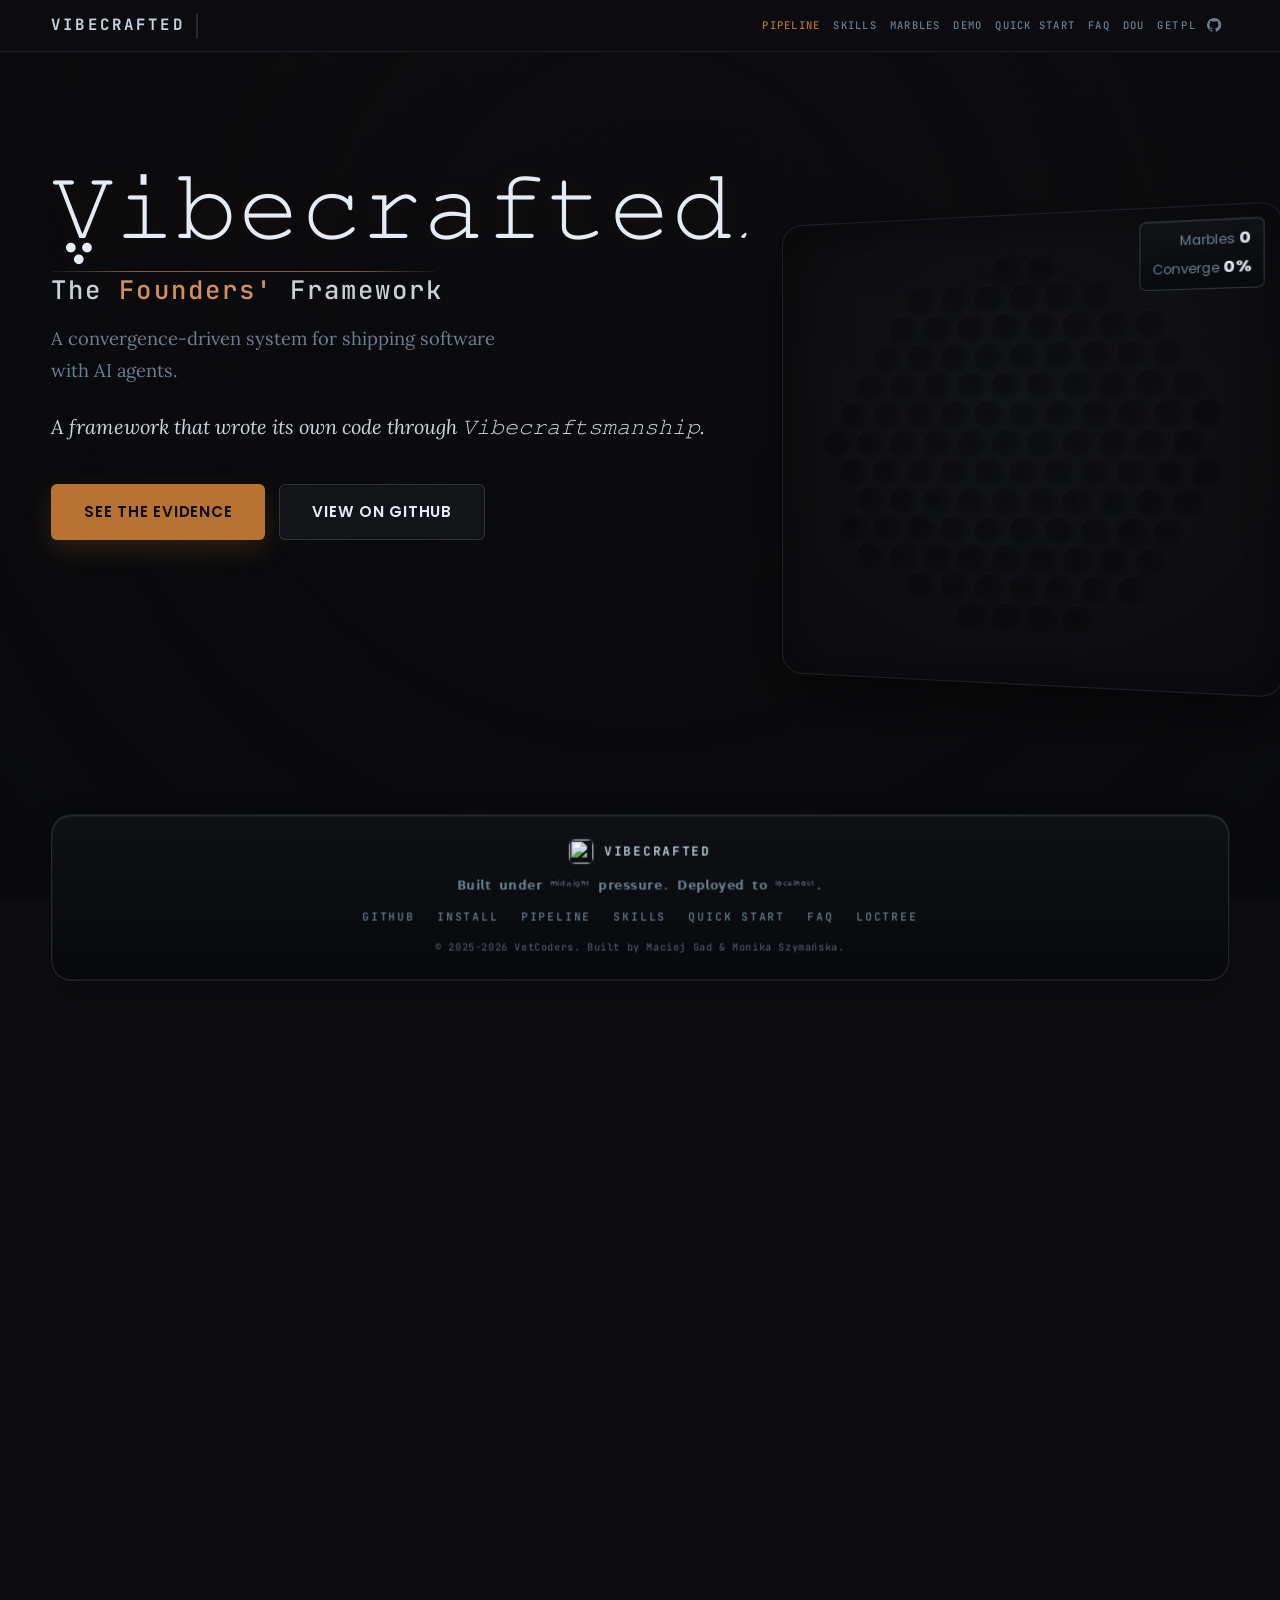
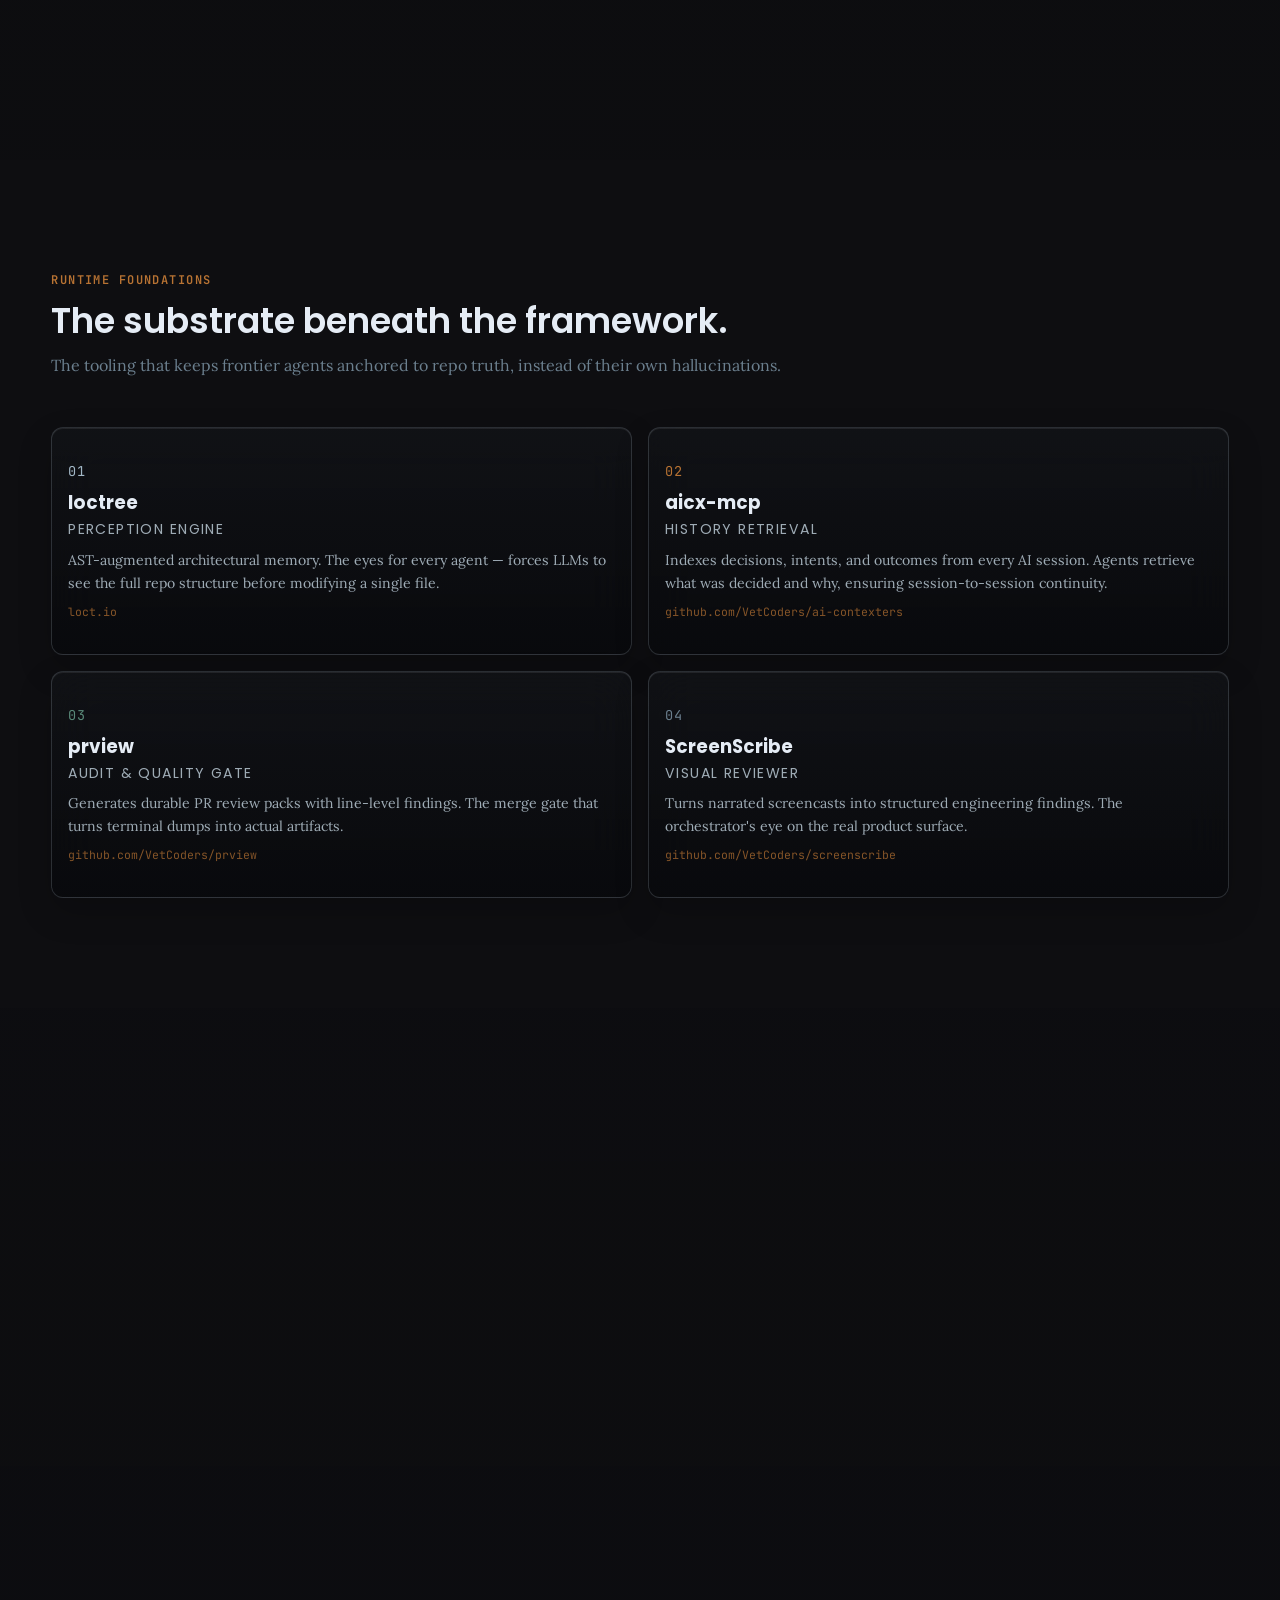
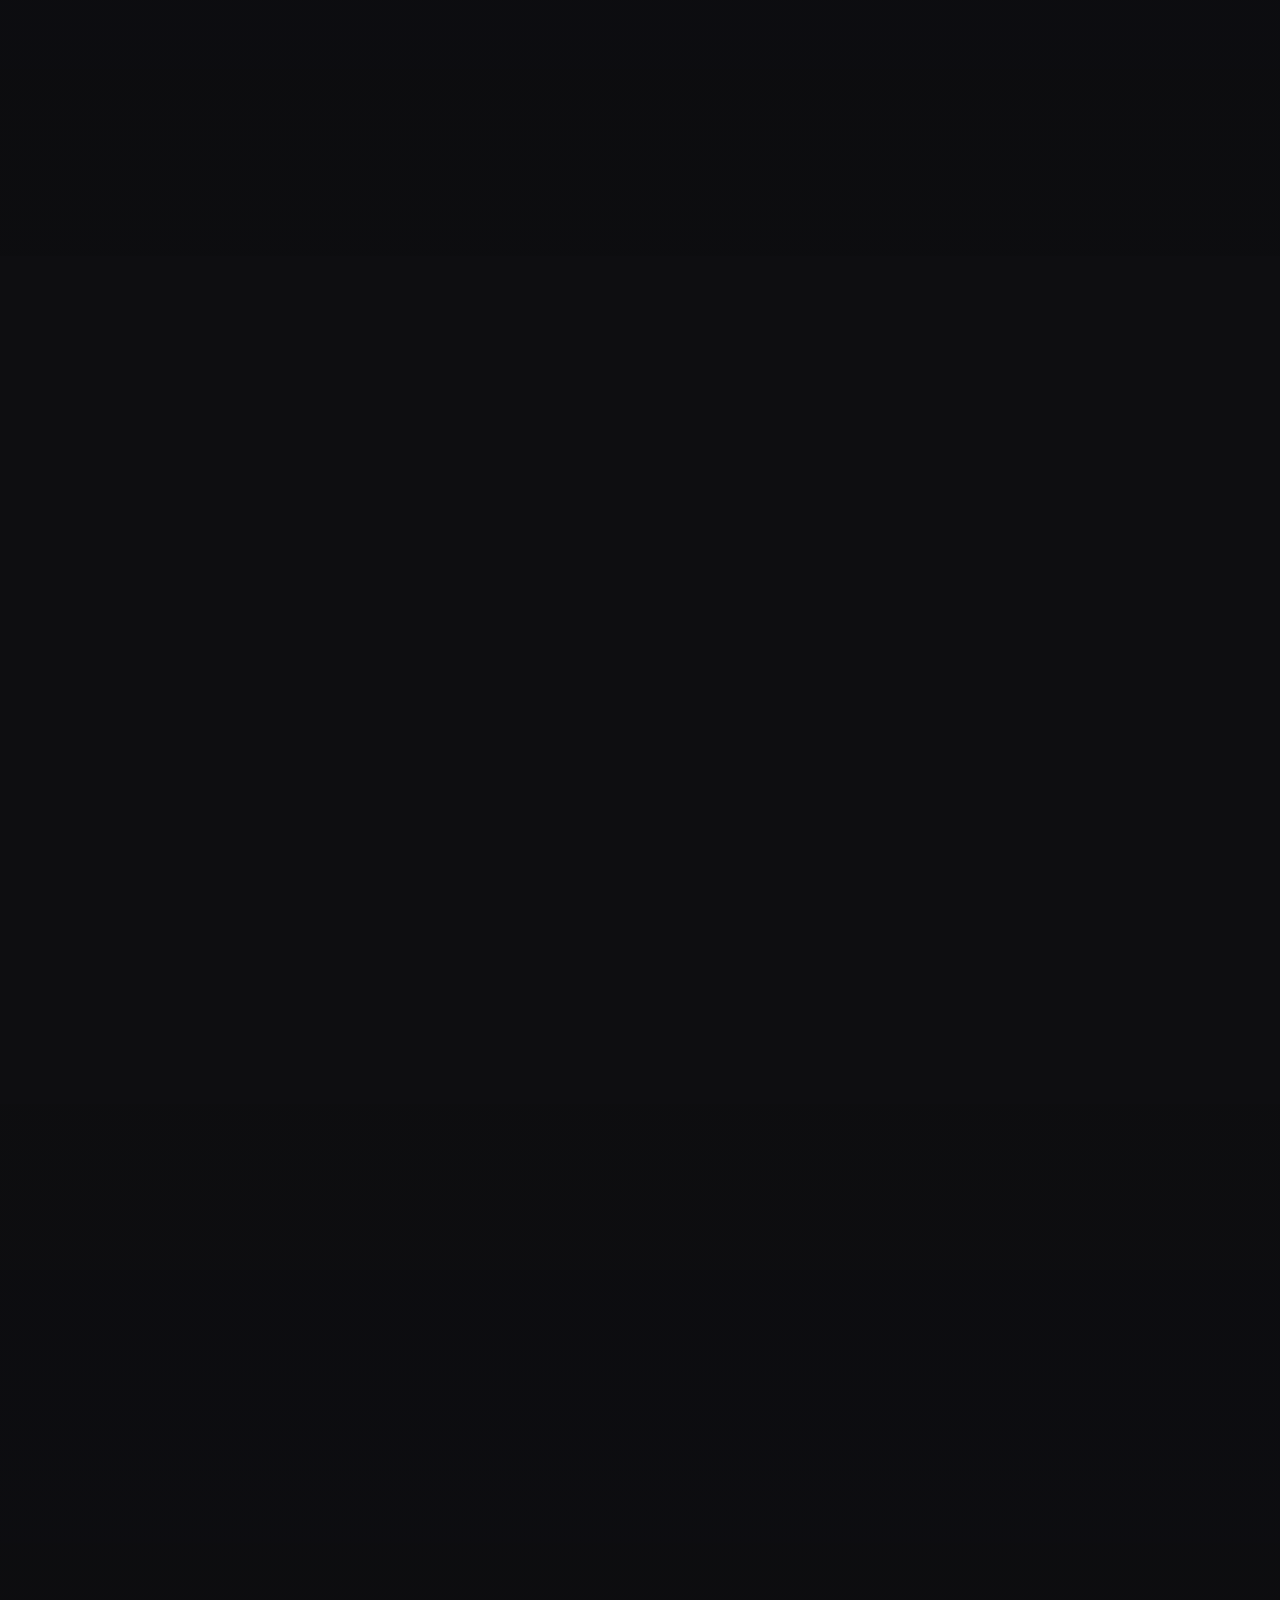
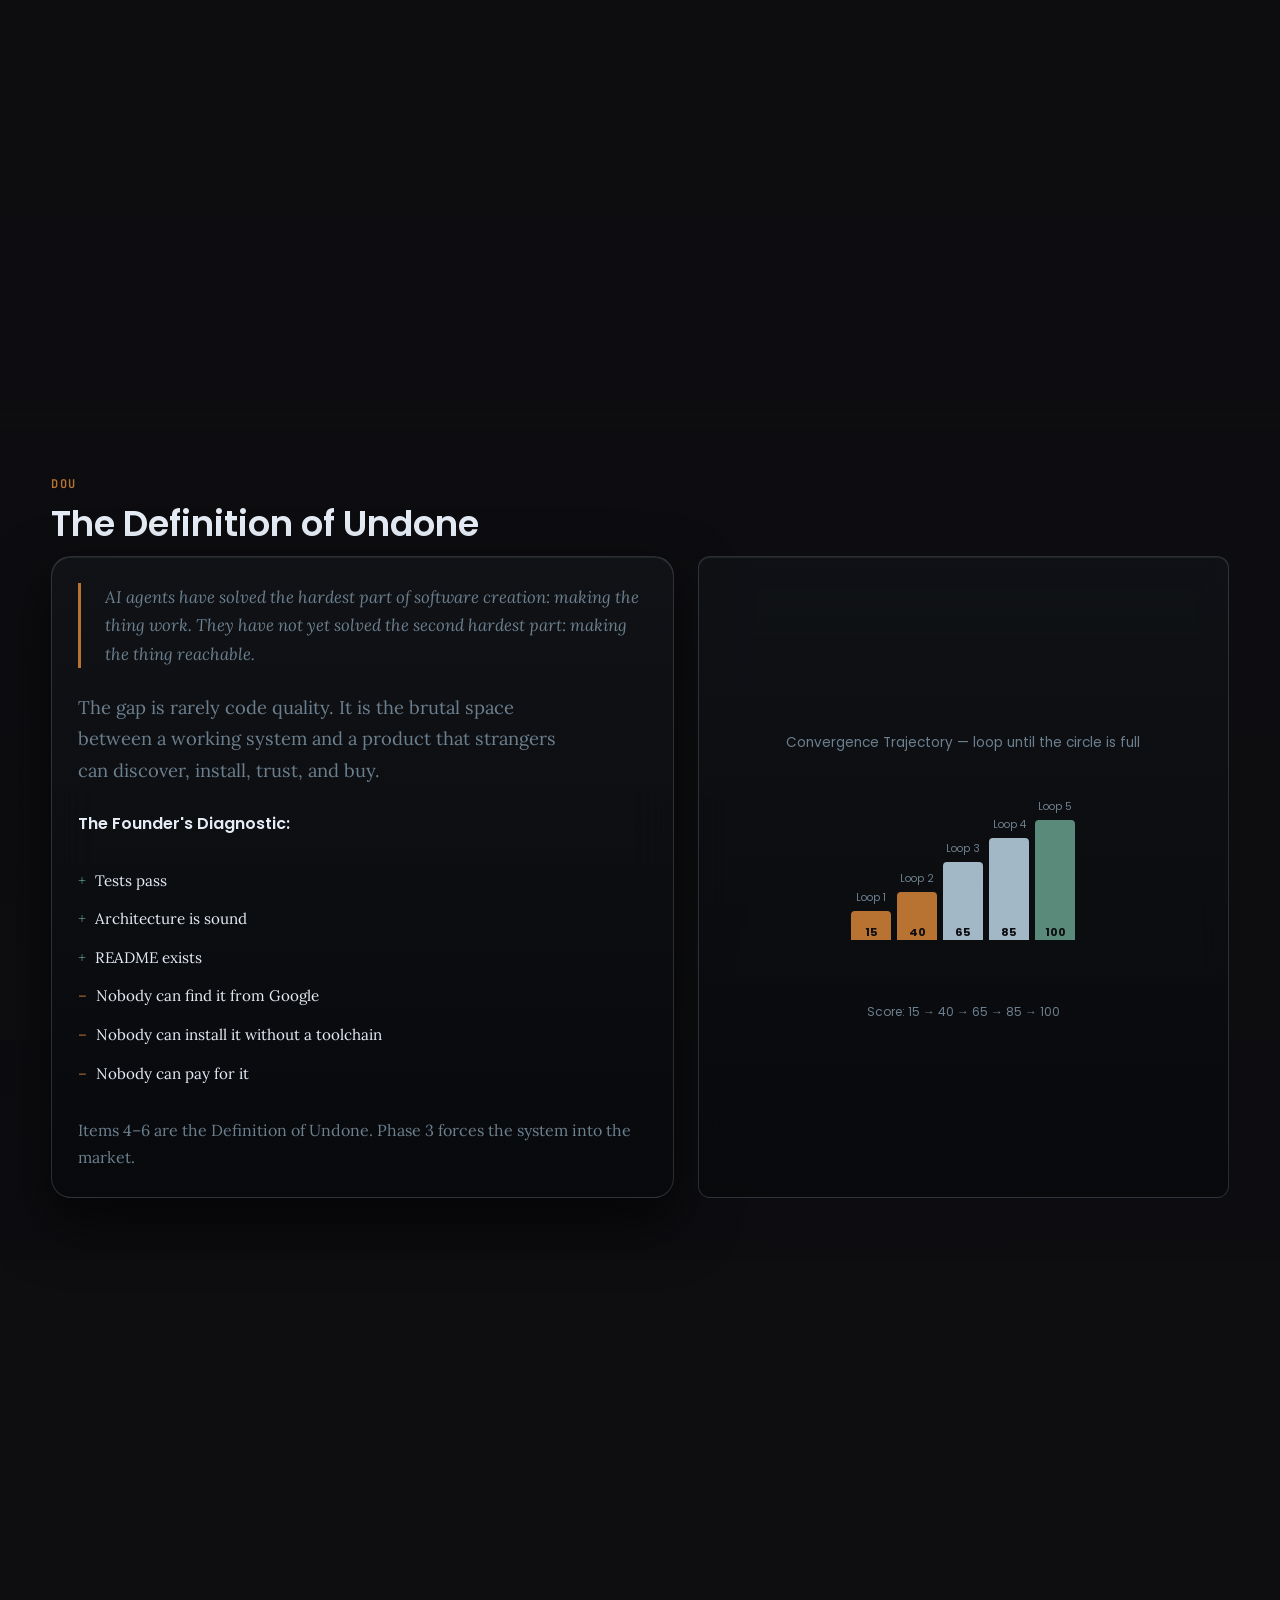
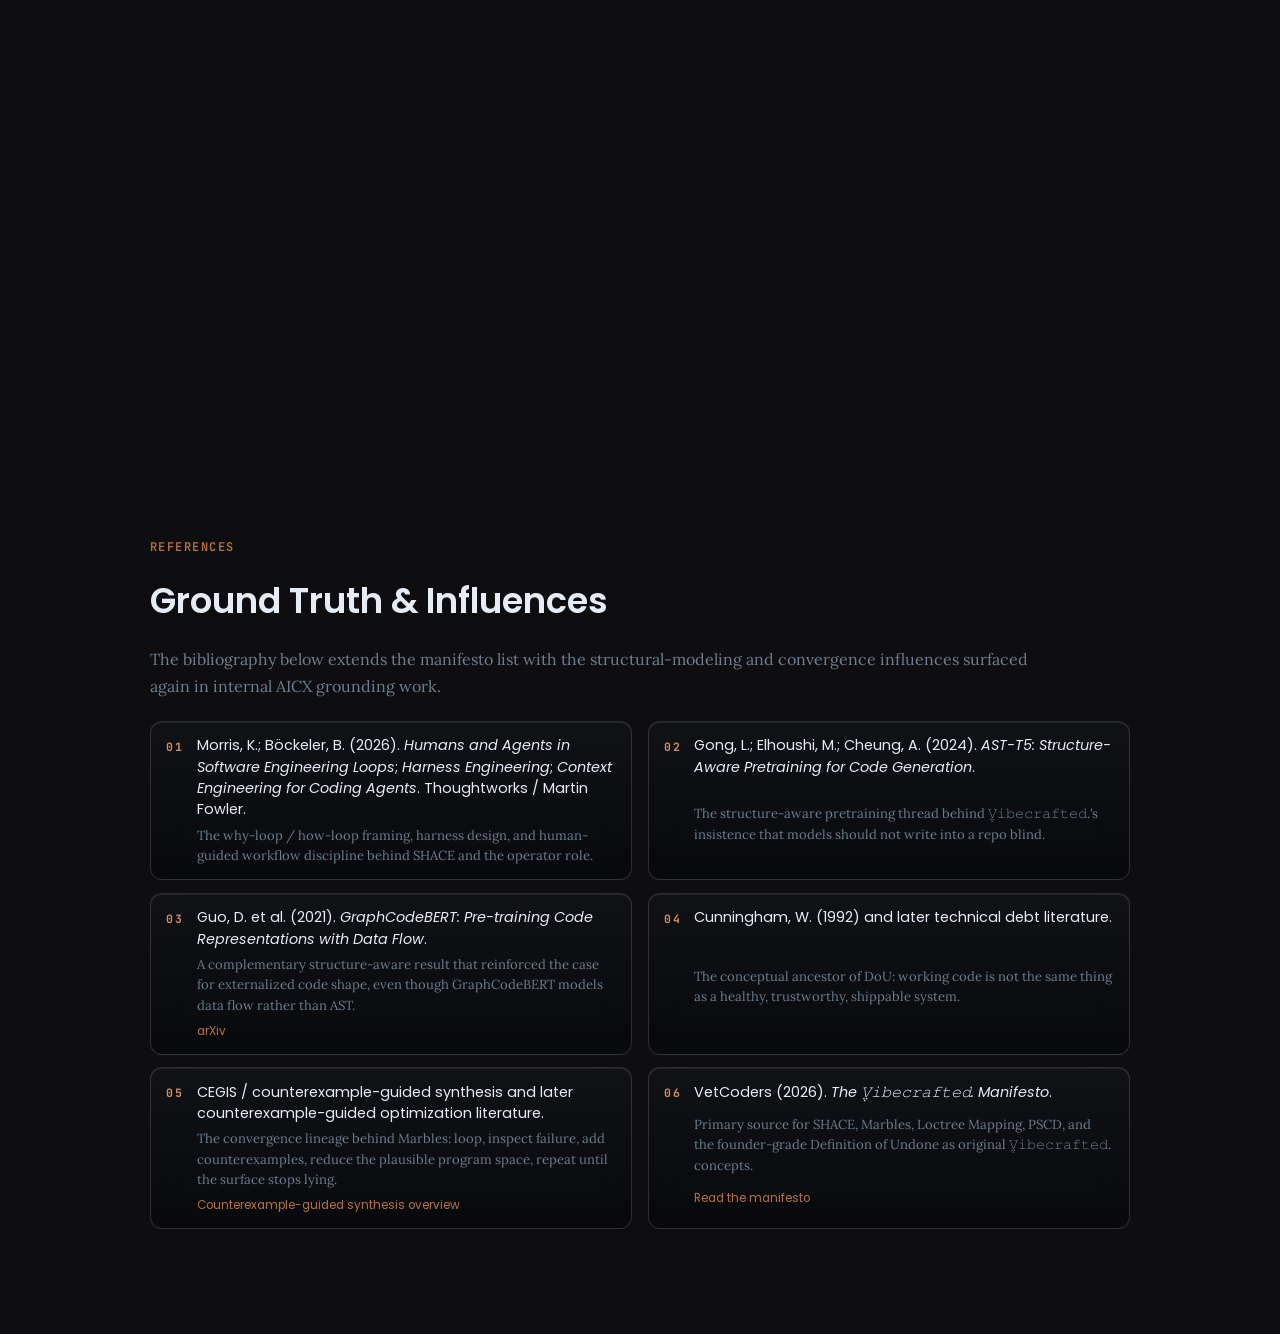
==== commit 6a5cedfa: "decorate 2: revive landing tunnel and drawer" ====
--- a/docs/index.html
+++ b/docs/index.html
@@ -4,9 +4,9 @@
 <head>
     <meta charset="UTF-8">
     <meta content="width=device-width, initial-scale=1.0" name="viewport">
-    <title>VibeCrafted — The Founders' Framework</title>
+    <title> ݆𝚅𝚒𝚋𝚎𝚌𝚛𝚊𝚏𝚝𝚎𝚍. — The Founders' Framework</title>
     <meta content="A convergence-driven system for shipping software with AI agents." name="description">
-    <meta content="VibeCrafted — The Founders' Framework" property="og:title">
+    <meta content=" ݆𝚅𝚒𝚋𝚎𝚌𝚛𝚊𝚏𝚝𝚎𝚍. — The Founders' Framework" property="og:title">
     <meta content="A convergence-driven system for shipping software with AI agents." property="og:description">
     <meta content="https://vetcoders.github.io/vibecrafted/presence/og-image.png" property="og:image">
     <meta content="1536" property="og:image:width">
@@ -14,14 +14,19 @@
     <meta content="website" property="og:type">
     <meta content="https://vetcoders.github.io/vibecrafted/" property="og:url">
     <meta content="summary_large_image" name="twitter:card">
-    <meta content="VibeCrafted — The Founders' Framework" name="twitter:title">
+    <meta content=" ݆𝚅𝚒𝚋𝚎𝚌𝚛𝚊𝚏𝚝𝚎𝚍. — The Founders' Framework" name="twitter:title">
     <meta content="A convergence-driven system for shipping software with AI agents." name="twitter:description">
     <meta content="https://vetcoders.github.io/vibecrafted/presence/og-image.png" name="twitter:image">
     <meta content="T5B-vRPBGSbPiROhDSZPMplZ6bA5yCgT_3egIGQ8kIE" name="google-site-verification">
     <meta content="index,follow" name="robots">
+    <!-- Canonical and hreflang tags are metadata, not fetchable subresources. -->
+    <!-- nosemgrep: html.security.audit.missing-integrity.missing-integrity -->
     <link href="https://vetcoders.github.io/vibecrafted/" rel="canonical">
+    <!-- nosemgrep: html.security.audit.missing-integrity.missing-integrity -->
     <link href="https://vetcoders.github.io/vibecrafted/" hreflang="en" rel="alternate">
+    <!-- nosemgrep: html.security.audit.missing-integrity.missing-integrity -->
     <link href="https://vetcoders.github.io/vibecrafted/pl/" hreflang="pl" rel="alternate">
+    <!-- nosemgrep: html.security.audit.missing-integrity.missing-integrity -->
     <link href="https://vetcoders.github.io/vibecrafted/" hreflang="x-default" rel="alternate">
     <link href="presence/favicon.ico" rel="icon" sizes="32x32">
     <link href="presence/logo-64.png" rel="icon" sizes="64x64" type="image/png">
@@ -31,7 +36,7 @@
     <link
         href="https://fonts.googleapis.com/css2?family=Allura&amp;family=Poppins:wght@400;500;600;700&amp;family=Lora:ital,wght@0,400;0,500;0,600;1,400&amp;display=swap"
         rel="stylesheet">
-    <link href="presence/styles.css?v=20260331ah" rel="stylesheet">
+    <link href="presence/styles.css?v=20260405b" rel="stylesheet">
     <script crossorigin="anonymous" integrity="sha384-7Q8XaCgFJlm82NdMNnX7AIyZbdTjUre2eR4TpKK1Pko3zKXorgTIGVpnnLho+UAe"
         src="https://cdn.jsdelivr.net/npm/mermaid@10.8.0/dist/mermaid.min.js"></script>
 </head>
@@ -83,7 +88,7 @@
             <section class="hero-split fade-up">
                 <header class="hero-copy">
                     <h1 class="manifesto-title">
-                        <span class="manifesto-title__script">VibeCrafted</span>
+                        <span class="manifesto-title__script"> ݆𝚅𝚒𝚋𝚎𝚌𝚛𝚊𝚏𝚝𝚎𝚍.</span>
                         <span class="manifesto-title__rule" aria-hidden="true"></span>
                         <span class="manifesto-title__framework">The <span
                                 class="manifesto-title__framework-accent">Founders'</span> Framework</span>
@@ -92,7 +97,8 @@
                         A convergence-driven system for shipping software with AI agents.
                     </p>
                     <p class="manifesto-quote">
-                        Created by itself through the <span class="manifesto-quote__accent">vibecraftsmanship</span>.
+                        A framework that wrote its own code through <span
+                            class="manifesto-quote__accent">𝚅𝚒𝚋𝚎𝚌𝚛𝚊𝚏𝚝𝚜𝚖𝚊𝚗𝚜𝚑𝚒𝚙</span>.
                     </p>
                     <div class="manifesto-actions">
                         <a href="#evidence" class="btn-solid">See the Evidence</a>
@@ -112,8 +118,8 @@
         <section class="science-view view" id="evidence">
             <div class="container">
                 <div class="science-prose fade-up">
-                    <h2>It is not magic.<br>It is Computer Science.</h2>
-                    <p>The vocabulary is vivid because it was discovered in real founder workflows. Underneath it sits a
+                    <h2>This is not magic.<br>It's rigorous engineering.</h2>
+                    <p>The vocabulary is vivid because it was forged under midnight pressure. Beneath the vibe sits a
                         rigorous operating model for context, variance reduction, and release truth.</p>
                 </div>
 
@@ -121,8 +127,9 @@
                     <div class="evidence-item">
                         <span class="evidence-num">01</span>
                         <h3>AST-Augmented Context</h3>
-                        <p>LLMs fail when they code blind. By externalizing architectural memory into AST-augmented
-                            mappings, VibeCrafted keeps frontier models oriented precisely inside your repository.</p>
+                        <p>LLMs hallucinate when they code blind. By externalizing architectural memory into AST-augmented
+                            mappings, ݆𝚅𝚒𝚋𝚎𝚌𝚛𝚊𝚏𝚝𝚎𝚍. keeps frontier models oriented precisely inside your
+                            codebase.</p>
                     </div>
                     <div class="evidence-item">
                         <span class="evidence-num">02</span>
@@ -132,9 +139,9 @@
                     </div>
                     <div class="evidence-item">
                         <span class="evidence-num">03</span>
-                        <h3>Vibecrafting (SHACE)</h3>
+                        <h3>𝚅𝚒𝚋𝚎𝚌𝚛𝚊𝚏𝚝𝚜𝚖𝚊𝚗𝚜𝚑𝚒𝚙</h3>
                         <p>Structured Human-AI Collaborative Engineering. We wrap deterministic human checkpoints around
-                            stochastic generation. The result is a system you control and understand.</p>
+                            stochastic generation. The result is a system you control, trust, and understand.</p>
                     </div>
                 </div>
             </div>
@@ -143,8 +150,8 @@
         <section class="runtime-view">
             <div class="container fade-up">
                 <div class="section-label">Runtime Foundations</div>
-                <h2 class="section-title">The substrate underneath the framework.</h2>
-                <p class="section-sub">The substrate that keeps frontier agents anchored to repo truth.</p>
+                <h2 class="section-title">The substrate beneath the framework.</h2>
+                <p class="section-sub">The tooling that keeps frontier agents anchored to repo truth, instead of their own hallucinations.</p>
                 <div class="foundation-grid">
                     <a class="foundation-card" href="https://loct.io">
                         <div class="foundation-icon foundation-icon--steel">01</div>
@@ -186,7 +193,7 @@
             <div class="container fade-up">
                 <div class="section-label">The Method</div>
                 <h2 class="section-title">Craft &rarr; Converge &rarr; Ship</h2>
-                <p class="section-sub">A founder-grade operating model for shaping, denoising, and releasing software
+                <p class="section-sub">A founder-grade operating model for shaping, denoising, and finally releasing software
                     with AI agents.</p>
 
                 <div class="mmd-shell" data-mode="code">
@@ -194,7 +201,7 @@
                     <button class="mmd-toggle" type="button">Preview</button>
                     <button class="mmd-copy" type="button">Copy</button>
                     <div class="mmd-code">
-                        <pre><code><span class="comment">%% VibeCrafted Pipeline v1.2.1</span>
+                        <pre><code><span class="comment">%%  ݆𝚅𝚒𝚋𝚎𝚌𝚛𝚊𝚏𝚝𝚎𝚍. Pipeline v1.2.1</span>
 flowchart LR
     subgraph "Craft"
         scaffold["Scaffold"] --&gt; init["Init"]
@@ -237,9 +244,9 @@
 
         <section id="skills">
             <div class="container fade-up">
-                <div class="section-label">Skill Suite</div>
+                <div class="section-label">The Skill Suite</div>
                 <h2 class="section-title">16 Specialized Workflows</h2>
-                <p class="section-sub">Hard-coded procedures born from pain. Powered by frontier models and Rust-based
+                <p class="section-sub">Hard-coded procedures forged in the trenches. Powered by frontier models and Rust-based
                     structural intelligence.</p>
 
                 <div class="framework-strip-wrap">
@@ -469,10 +476,10 @@
                         <blockquote>AI agents have solved the hardest part of software creation: making the thing work.
                             They
                             have not yet solved the second hardest part: making the thing reachable.</blockquote>
-                        <p class="manifesto-lead">The gap is rarely code quality. It is the space between a working
+                        <p class="manifesto-lead">The gap is rarely code quality. It is the brutal space between a working
                             system
-                            and a product that people can discover, install, trust, and buy.</p>
-                        <p class="manifesto-diagnostic-label">The Plague Diagnostic:</p>
+                            and a product that strangers can discover, install, trust, and buy.</p>
+                        <p class="manifesto-diagnostic-label">The Founder's Diagnostic:</p>
                         <ul class="plague-list">
                             <li><span class="check">+</span> Tests pass</li>
                             <li><span class="check">+</span> Architecture is sound</li>
@@ -508,9 +515,9 @@
 
         <section id="get">
             <div class="container fade-up">
-                <div class="section-label">Get VibeCrafted</div>
+                <div class="section-label">Get ݆𝚅𝚒𝚋𝚎𝚌𝚛𝚊𝚏𝚝𝚎𝚍.</div>
                 <h2 class="section-title">Install the framework. Start the loop.</h2>
-                <p class="section-sub">Bootstrap the control plane, verify the surface, and enter the first
+                <p class="section-sub">Bootstrap the control plane, verify your local surface, and enter the first
                     founder-grade workflow with the new command deck.</p>
 
                 <div class="docs-grid docs-grid--steps">
@@ -547,8 +554,8 @@
                                 <code
                                     class="install-command-bar__code">vibecrafted help &amp;&amp; vibecrafted init claude</code>
                                 <button class="cb-copy install-command-bar__copy"
-                                    data-copy="vibecrafted help &amp;&amp; vibecrafted init claude" data-default-label="COPY"
-                                    type="button">COPY</button>
+                                    data-copy="vibecrafted help &amp;&amp; vibecrafted init claude"
+                                    data-default-label="COPY" type="button">COPY</button>
                             </div>
                         </div>
                     </article>
@@ -556,18 +563,37 @@
                     <article class="docs-card docs-card--install">
                         <div class="docs-card__step" aria-hidden="true">03</div>
                         <div class="docs-card__copy">
-                            <h3>Converge the real work</h3>
-                            <p>Once context is anchored, drive the loop deliberately instead of improvising
-                                prompt-by-prompt.</p>
+                            <h3>Drive the real work</h3>
+                            <p>Examine the codebase, research ground truth, and delegate implementation to
+                                parallel agents — all in one pipeline.</p>
                         </div>
                         <div class="docs-card__command docs-card__command--bar">
                             <div class="install-command-bar">
                                 <span class="install-command-bar__prompt">$</span>
                                 <code
-                                    class="install-command-bar__code">vibecrafted marbles codex --count 4 --depth 4 &amp;&amp; vibecrafted doctor</code>
+                                    class="install-command-bar__code">vibecrafted workflow claude --prompt "Plan and implement auth module"</code>
                                 <button class="cb-copy install-command-bar__copy"
-                                    data-copy="vibecrafted marbles codex --count 4 --depth 4 &amp;&amp; vibecrafted doctor"
+                                    data-copy="vibecrafted workflow claude --prompt &quot;Plan and implement auth module&quot;"
                                     data-default-label="COPY" type="button">COPY</button>
+                            </div>
+                        </div>
+                    </article>
+
+                    <article class="docs-card docs-card--install">
+                        <div class="docs-card__step" aria-hidden="true">04</div>
+                        <div class="docs-card__copy">
+                            <h3>Converge until it stops lying</h3>
+                            <p>The marbles loop finds what is still wrong and eliminates it. Each pass sharpens
+                                the surface.</p>
+                        </div>
+                        <div class="docs-card__command docs-card__command--bar">
+                            <div class="install-command-bar">
+                                <span class="install-command-bar__prompt">$</span>
+                                <code
+                                    class="install-command-bar__code">vibecrafted marbles codex --count 3 --depth 3</code>
+                                <button class="cb-copy install-command-bar__copy"
+                                    data-copy="vibecrafted marbles codex --count 3 --depth 3" data-default-label="COPY"
+                                    type="button">COPY</button>
                             </div>
                         </div>
                     </article>
@@ -598,7 +624,8 @@
                     <li class="reference-item">
                         <p class="reference-citation">Gong, L.; Elhoushi, M.; Cheung, A. (2024). <em>AST-T5:
                                 Structure-Aware Pretraining for Code Generation</em>.</p>
-                        <p class="reference-note">The structure-aware pretraining thread behind VibeCrafted's insistence
+                        <p class="reference-note">The structure-aware pretraining thread behind
+                            ݆𝚅𝚒𝚋𝚎𝚌𝚛𝚊𝚏𝚝𝚎𝚍.'s insistence
                             that models should not write into a repo blind.</p>
                     </li>
                     <li class="reference-item">
@@ -623,11 +650,12 @@
                                 synthesis overview</a></p>
                     </li>
                     <li class="reference-item">
-                        <p class="reference-citation">VetCoders (2026). <em>The VibeCraft Manifesto</em>.</p>
+                        <p class="reference-citation">VetCoders (2026). <em>The ݆𝚅𝚒𝚋𝚎𝚌𝚛𝚊𝚏𝚝𝚎𝚍. Manifesto</em>.
+                        </p>
                         <p class="reference-note">Primary source for SHACE, Marbles, Loctree Mapping, PSCD, and the
-                            founder-grade Definition of Undone as original VibeCraft concepts.</p>
+                            founder-grade Definition of Undone as original ݆𝚅𝚒𝚋𝚎𝚌𝚛𝚊𝚏𝚝𝚎𝚍. concepts.</p>
                         <p class="reference-links"><a
-                                href="https://github.com/VetCoders/vibecrafted/blob/main/VIBECRAFT.md">Read the
+                                href="https://github.com/VetCoders/vibecrafted/blob/main/docs/VIBECRAFTED.md">Read the
                                 manifesto</a></p>
                     </li>
                 </ol>
@@ -635,7 +663,7 @@
         </section>
     </main>
 
-    <footer>
+    <footer class="footer-shell">
         <div class="footer-brand">
             <img src="presence/logo-32.png" alt="" class="footer-logo" width="24" height="24">
             <span class="footer-title">VIBECRAFTED</span>
@@ -660,8 +688,10 @@
             <div class="surface-modal__head">
                 <div class="surface-modal__intro">
                     <div class="section-label">Quick Start</div>
-                    <h2 class="surface-modal__title" id="quickstart-modal-title">From zero to your first VibeCrafted loop.</h2>
-                    <p class="surface-modal__lead">The homepage gives you the shape. The standalone guide gives you the exact install path, doctor pass, and first workflow.</p>
+                    <h2 class="surface-modal__title" id="quickstart-modal-title">From zero to your first
+                        ݆𝚅𝚒𝚋𝚎𝚌𝚛𝚊𝚏𝚝𝚎𝚍. loop.</h2>
+                    <p class="surface-modal__lead">The homepage gives you the shape. The standalone guide gives you the
+                        exact install path, doctor pass, and first workflow.</p>
                 </div>
                 <div class="surface-modal__head-actions">
                     <a class="surface-modal__link" href="presence/quickstart.html">Standalone page</a>
@@ -674,7 +704,8 @@
                     <article class="docs-card surface-modal__card">
                         <p class="docs-kicker">Step 1</p>
                         <h3>Bootstrap the control plane</h3>
-                        <p>Install locally first, then let the framework inspect the real shell and runtime before it touches the wider system.</p>
+                        <p>Install locally first, then let the framework inspect the real shell and runtime before it
+                            touches the wider system.</p>
                         <div class="install-command-bar">
                             <span class="install-command-bar__prompt">$</span>
                             <code
@@ -688,7 +719,8 @@
                     <article class="docs-card surface-modal__card">
                         <p class="docs-kicker">Step 2</p>
                         <h3>Verify before you improvise</h3>
-                        <p>Run the doctor early. It tells you whether the helper chain, shell layer, and optional foundations are actually ready.</p>
+                        <p>Run the doctor early. It tells you whether the helper chain, shell layer, and optional
+                            foundations are actually ready.</p>
                         <div class="install-command-bar">
                             <span class="install-command-bar__prompt">$</span>
                             <code class="install-command-bar__code">vibecrafted doctor</code>
@@ -700,7 +732,8 @@
                     <article class="docs-card surface-modal__card">
                         <p class="docs-kicker">Step 3</p>
                         <h3>Anchor one real repo</h3>
-                        <p>Move into the codebase that matters and force the agent to load history, structure, and quality gates before any edit happens.</p>
+                        <p>Move into the codebase that matters and force the agent to load history, structure, and
+                            quality gates before any edit happens.</p>
                         <div class="install-command-bar">
                             <span class="install-command-bar__prompt">$</span>
                             <code class="install-command-bar__code">vibecrafted init claude</code>
@@ -712,7 +745,8 @@
                     <article class="resource-card surface-modal__card">
                         <p class="resource-kicker">Then go deeper</p>
                         <h3>Read the full Quick Start</h3>
-                        <p>The standalone page covers the full first loop: install path, doctor pass, context bootstrap, workflow handoff, and closing the loop.</p>
+                        <p>The standalone page covers the full first loop: install path, doctor pass, context bootstrap,
+                            workflow handoff, and closing the loop.</p>
                         <ul class="resource-list">
                             <li>Install and shell helper expectations</li>
                             <li>Doctor and runtime sanity checks</li>
@@ -740,7 +774,8 @@
                 <div class="surface-modal__intro">
                     <div class="section-label">Answered FAQ</div>
                     <h2 class="surface-modal__title" id="faq-modal-title">The questions strangers ask first.</h2>
-                    <p class="surface-modal__lead">This is the short answer layer. The standalone FAQ carries the full install, workflow, foundations, and commercial posture.</p>
+                    <p class="surface-modal__lead">This is the short answer layer. The standalone FAQ carries the full
+                        install, workflow, foundations, and commercial posture.</p>
                 </div>
                 <div class="surface-modal__head-actions">
                     <a class="surface-modal__link" href="presence/faq.html">Standalone page</a>
@@ -753,19 +788,24 @@
                     <article class="resource-card surface-modal__card">
                         <p class="resource-kicker">Install posture</p>
                         <h3>Central store first</h3>
-                        <p><code>~/.vibecrafted/</code> is the control plane. Shell helpers and agent-specific views hang off that single source of truth.</p>
+                        <p><code>$VIBECRAFTED_ROOT/.vibecrafted/</code> is the control plane. Shell helpers and
+                            agent-specific views
+                            hang off that single source of truth.</p>
                     </article>
 
                     <article class="resource-card surface-modal__card">
                         <p class="resource-kicker">Runtime posture</p>
                         <h3>Skills are not agents</h3>
-                        <p>Agents are runtimes like Codex or Claude. Skills are the operating instructions that shape those runtimes across each engineering phase.</p>
+                        <p>Agents are runtimes like Codex or Claude. Skills are the operating instructions that shape
+                            those runtimes across each engineering phase.</p>
                     </article>
 
                     <article class="resource-card surface-modal__card">
                         <p class="resource-kicker">Commercial posture</p>
                         <h3>Visible, usable, not permissive OSS</h3>
-                        <p>VibeCrafted ships under Business Source License 1.1, with a small-team production grant and a route for broader commercial licensing.</p>
+                        <p> ݆𝚅𝚒𝚋𝚎𝚌𝚛𝚊𝚏𝚝𝚎𝚍. ships under Business Source License 1.1, with a small-team
+                            production
+                            grant and a route for broader commercial licensing.</p>
                     </article>
                 </div>
 
@@ -779,7 +819,7 @@
         </div>
     </div>
 
-    <script src="presence/app.js?v=20260331k"></script>
+    <script src="presence/app.js?v=20260405b"></script>
 </body>
 
 </html>
--- a/docs/presence/styles.css
+++ b/docs/presence/styles.css
@@ -59,6 +59,10 @@
     --banner-height: 36px;
     --chrome-offset: 108px;
     --page-shell: min(1240px, calc(100% - 8vw));
+    --footer-peek: clamp(4.6rem, 8vh, 5.6rem);
+    --footer-hover-bridge: clamp(1.05rem, 2vw, 1.8rem);
+    --strip-bleed-pad: clamp(1rem, 3vw, 2.25rem);
+    --strip-fade-width: clamp(4.5rem, 9vw, 8rem);
     --gap-section: clamp(2.5rem, 5vh, 4rem);
     --hero-canvas-max: min(480px, calc(100svh - var(--nav-height) - var(--banner-height) - var(--space-xl) - var(--space-lg)));
 
@@ -84,9 +88,8 @@
 body {
     font-family: var(--font-body);
     background-color: var(--stone-deep);
-    background-image:
-        linear-gradient(180deg, rgba(7, 8, 10, 0.38) 0%, rgba(7, 8, 10, 0.52) 100%),
-        url('background-stone.webp');
+    background-image: linear-gradient(180deg, rgba(7, 8, 10, 0.38) 0%, rgba(7, 8, 10, 0.52) 100%),
+    url('background-stone.webp');
     background-position: center top;
     background-size: cover;
     background-repeat: no-repeat;
@@ -100,11 +103,10 @@
     content: "";
     position: fixed;
     inset: 0;
-    background:
-        linear-gradient(180deg, rgba(232, 223, 201, 0.06) 0%, rgba(232, 223, 201, 0) 24%),
-        radial-gradient(circle at 18% 18%, rgba(184, 115, 51, 0.1), transparent 32%),
-        radial-gradient(circle at 82% 12%, rgba(212, 198, 171, 0.08), transparent 26%),
-        radial-gradient(circle at 56% 76%, rgba(90, 138, 122, 0.04), transparent 34%);
+    background: linear-gradient(180deg, rgba(232, 223, 201, 0.06) 0%, rgba(232, 223, 201, 0) 24%),
+    radial-gradient(circle at 18% 18%, rgba(184, 115, 51, 0.1), transparent 32%),
+    radial-gradient(circle at 82% 12%, rgba(212, 198, 171, 0.08), transparent 26%),
+    radial-gradient(circle at 56% 76%, rgba(90, 138, 122, 0.04), transparent 34%);
     opacity: 0.68;
     mix-blend-mode: soft-light;
     pointer-events: none;
@@ -161,7 +163,10 @@
 /* NAV */
 .topbar {
     position: fixed;
-    top: 0; left: 0; right: 0; z-index: 100;
+    top: 0;
+    left: 0;
+    right: 0;
+    z-index: 100;
     height: var(--nav-height);
     background: var(--surface-glass);
     backdrop-filter: var(--blur);
@@ -389,13 +394,12 @@
     max-height: var(--hero-canvas-max);
     border-radius: var(--radius-lg);
     overflow: hidden;
-    background:
-        radial-gradient(circle at 50% 40%, rgba(34, 38, 44, 0.28) 0%, rgba(14, 14, 17, 0.86) 72%),
-        linear-gradient(180deg, rgba(11, 12, 14, 0.58) 0%, rgba(11, 12, 14, 0.82) 100%);
+    background: radial-gradient(circle at 50% 40%, rgba(34, 38, 44, 0.28) 0%, rgba(14, 14, 17, 0.86) 72%),
+    linear-gradient(180deg, rgba(11, 12, 14, 0.58) 0%, rgba(11, 12, 14, 0.82) 100%);
     border: 1px solid var(--card-border);
     backdrop-filter: blur(14px) saturate(112%);
     -webkit-backdrop-filter: blur(14px) saturate(112%);
-    box-shadow: inset 0 0 60px rgba(0,0,0,0.5), var(--shadow);
+    box-shadow: inset 0 0 60px rgba(0, 0, 0, 0.5), var(--shadow);
     transform-origin: left center;
     transform: perspective(1120px) rotateY(-14deg) scaleX(1.04);
 }
@@ -549,25 +553,31 @@
         min-height: var(--view-inner);
         padding-top: calc(var(--view-offset) + var(--space-md));
     }
+
     .hero-copy {
         text-align: center;
         align-self: auto;
         padding-top: 0;
     }
+
     .manifesto-title__rule {
         margin-left: auto;
         margin-right: auto;
     }
+
     .manifesto-lead {
         margin-left: auto;
         margin-right: auto;
     }
+
     .manifesto-actions {
         justify-content: center;
     }
+
     .hero-proof-list {
         justify-content: center;
     }
+
     .hero-canvas {
         max-height: 360px;
         aspect-ratio: auto;
@@ -742,10 +752,21 @@
 }
 
 @media (max-width: 768px) {
-    .manifesto-title { font-size: 2.8rem; }
-    .manifesto-prose h2 { font-size: 2rem; }
-    .manifesto-origin h2 { font-size: 2.5rem; }
-    .evidence-item { padding-left: 1.5rem; }
+    .manifesto-title {
+        font-size: 2.8rem;
+    }
+
+    .manifesto-prose h2 {
+        font-size: 2rem;
+    }
+
+    .manifesto-origin h2 {
+        font-size: 2.5rem;
+    }
+
+    .evidence-item {
+        padding-left: 1.5rem;
+    }
 }
 
 
@@ -802,9 +823,8 @@
     align-items: start;
     border: 1px solid var(--card-border);
     border-radius: 10px;
-    background:
-        linear-gradient(180deg, rgba(20, 22, 27, 0.48), rgba(10, 11, 14, 0.62)),
-        linear-gradient(135deg, transparent 0%, var(--timber-grain) 100%);
+    background: linear-gradient(180deg, rgba(20, 22, 27, 0.48), rgba(10, 11, 14, 0.62)),
+    linear-gradient(135deg, transparent 0%, var(--timber-grain) 100%);
     backdrop-filter: blur(16px) saturate(118%);
     -webkit-backdrop-filter: blur(16px) saturate(118%);
     box-shadow: inset 0 1px 0 var(--glass-panel-highlight);
@@ -1177,10 +1197,21 @@
         padding: 2.75rem 0
     }
 
-    .dasie-grid { grid-template-columns: 1fr; }
-    .references-list { padding-left: 1.1rem; }
-    .evidence-grid { grid-template-columns: 1fr; }
-    .framework-strip .card { flex: 0 0 260px; }
+    .dasie-grid {
+        grid-template-columns: 1fr;
+    }
+
+    .references-list {
+        padding-left: 1.1rem;
+    }
+
+    .evidence-grid {
+        grid-template-columns: 1fr;
+    }
+
+    .framework-strip .card {
+        flex: 0 0 260px;
+    }
 
     .container {
         width: min(100% - 8vw, 720px)
@@ -1235,10 +1266,9 @@
     margin: 0 0 3rem;
     border: 1px solid var(--glass-panel-border);
     border-radius: var(--radius-lg);
-    background:
-        radial-gradient(circle at 18% 14%, rgba(184, 115, 51, 0.08), transparent 24%),
-        radial-gradient(circle at 84% 12%, rgba(163, 184, 199, 0.06), transparent 22%),
-        linear-gradient(180deg, rgba(20, 22, 27, 0.52) 0%, rgba(10, 11, 14, 0.72) 100%);
+    background: radial-gradient(circle at 18% 14%, rgba(184, 115, 51, 0.08), transparent 24%),
+    radial-gradient(circle at 84% 12%, rgba(163, 184, 199, 0.06), transparent 22%),
+    linear-gradient(180deg, rgba(20, 22, 27, 0.52) 0%, rgba(10, 11, 14, 0.72) 100%);
     backdrop-filter: blur(24px) saturate(122%);
     -webkit-backdrop-filter: blur(24px) saturate(122%);
     box-shadow: 0 20px 44px rgba(0, 0, 0, 0.2), inset 0 1px 0 var(--glass-panel-highlight), var(--shadow);
@@ -2098,6 +2128,52 @@
     flex-direction: column;
     align-items: center;
     gap: 0.75rem;
+    position: relative;
+    overflow: visible;
+}
+
+.footer-shell {
+    isolation: isolate;
+}
+
+@media (hover: hover) and (pointer: fine) {
+    .shell {
+        padding-bottom: calc(var(--footer-peek) + 1.5rem);
+    }
+
+    .footer-shell {
+        position: fixed;
+        left: 50%;
+        bottom: 0.75rem;
+        width: min(var(--page-shell), calc(100% - 3rem));
+        margin: 0;
+        z-index: 95;
+        transform: translate3d(-50%, calc(100% - var(--footer-peek)), 0);
+        transition: transform 0.25s cubic-bezier(0.18, 0.9, 0.24, 1) 0.08s,
+                    border-color 0.18s ease 0.08s,
+                    box-shadow 0.18s ease 0.08s;
+        will-change: transform;
+    }
+
+    .footer-shell::before {
+        content: "";
+        position: absolute;
+        left: -1rem;
+        right: -1rem;
+        top: calc(-1 * var(--footer-hover-bridge));
+        bottom: -0.75rem;
+        background: transparent;
+        pointer-events: auto;
+    }
+
+    .footer-shell:hover,
+    .footer-shell:focus-within,
+    .footer-shell[data-drawer-open="true"] {
+        transform: translate3d(-50%, 0, 0);
+        border-color: rgba(184, 115, 51, 0.32);
+        box-shadow: 0 22px 46px rgba(0, 0, 0, 0.24), inset 0 1px 0 var(--glass-panel-highlight);
+        transition-delay: 0s;
+    }
 }
 
 .footer-brand {
@@ -2403,8 +2479,11 @@
 /* FRAMEWORK FILM STRIP */
 .framework-strip-wrap {
     position: relative;
-    width: 100%;
+    width: 100vw;
+    margin-left: calc(50% - 50vw);
+    padding-inline: var(--strip-bleed-pad);
     overflow: hidden;
+    isolation: isolate;
 }
 
 .framework-strip {
@@ -2414,7 +2493,8 @@
     scroll-snap-type: none;
     -webkit-overflow-scrolling: touch;
     overscroll-behavior-x: contain;
-    padding: var(--space-md) var(--space-xl);
+    padding: var(--space-md) 0 calc(var(--space-md) + 0.25rem);
+    scroll-padding-inline: calc(var(--strip-bleed-pad) + 0.5rem);
     scrollbar-width: none;
 }
 
@@ -2423,7 +2503,7 @@
 }
 
 .framework-strip .card {
-    flex: 0 0 300px;
+    flex: 0 0 clamp(280px, 22vw, 320px);
     scroll-snap-align: none;
 }
 
@@ -2434,7 +2514,7 @@
     position: absolute;
     top: 0;
     bottom: 0;
-    width: 80px;
+    width: var(--strip-fade-width);
     z-index: 2;
     pointer-events: none;
 }
@@ -2468,6 +2548,7 @@
     display: flex;
     align-items: center;
     justify-content: center;
+    box-shadow: 0 12px 32px rgba(0, 0, 0, 0.24);
 }
 
 .strip-arrow:hover {
@@ -2475,11 +2556,18 @@
     background: var(--card-bg);
 }
 
-.strip-arrow--left { left: 8px; }
-.strip-arrow--right { right: 8px; }
+.strip-arrow--left {
+    left: clamp(0.55rem, 1.4vw, 1rem);
+}
+
+.strip-arrow--right {
+    right: clamp(0.55rem, 1.4vw, 1rem);
+}
 
 @media (hover: none) {
-    .strip-arrow { display: none; }
+    .strip-arrow {
+        display: none;
+    }
 }
 
 /* PIPELINE COPY BUTTON */
@@ -2566,7 +2654,15 @@
     display: flex;
     align-items: center;
     justify-content: center;
+    align-content: center;
     color: var(--stone-light);
+}
+
+.mmd-preview svg {
+    display: block;
+    margin: auto;
+    max-width: 100%;
+    height: auto;
 }
 
 /* REFERENCES */
@@ -2811,9 +2907,8 @@
     padding: clamp(1.25rem, 2.25vw, 2rem);
     border: 1px solid var(--glass-panel-border);
     border-radius: calc(var(--radius-lg) + 2px);
-    background:
-        radial-gradient(circle at top right, rgba(184, 115, 51, 0.16), transparent 42%),
-        linear-gradient(140deg, rgba(9, 11, 15, 0.88), rgba(15, 19, 24, 0.66));
+    background: radial-gradient(circle at top right, rgba(184, 115, 51, 0.16), transparent 42%),
+    linear-gradient(140deg, rgba(9, 11, 15, 0.88), rgba(15, 19, 24, 0.66));
     backdrop-filter: blur(24px) saturate(122%);
     -webkit-backdrop-filter: blur(24px) saturate(122%);
     box-shadow: 0 24px 64px rgba(0, 0, 0, 0.22), inset 0 1px 0 var(--glass-panel-highlight);
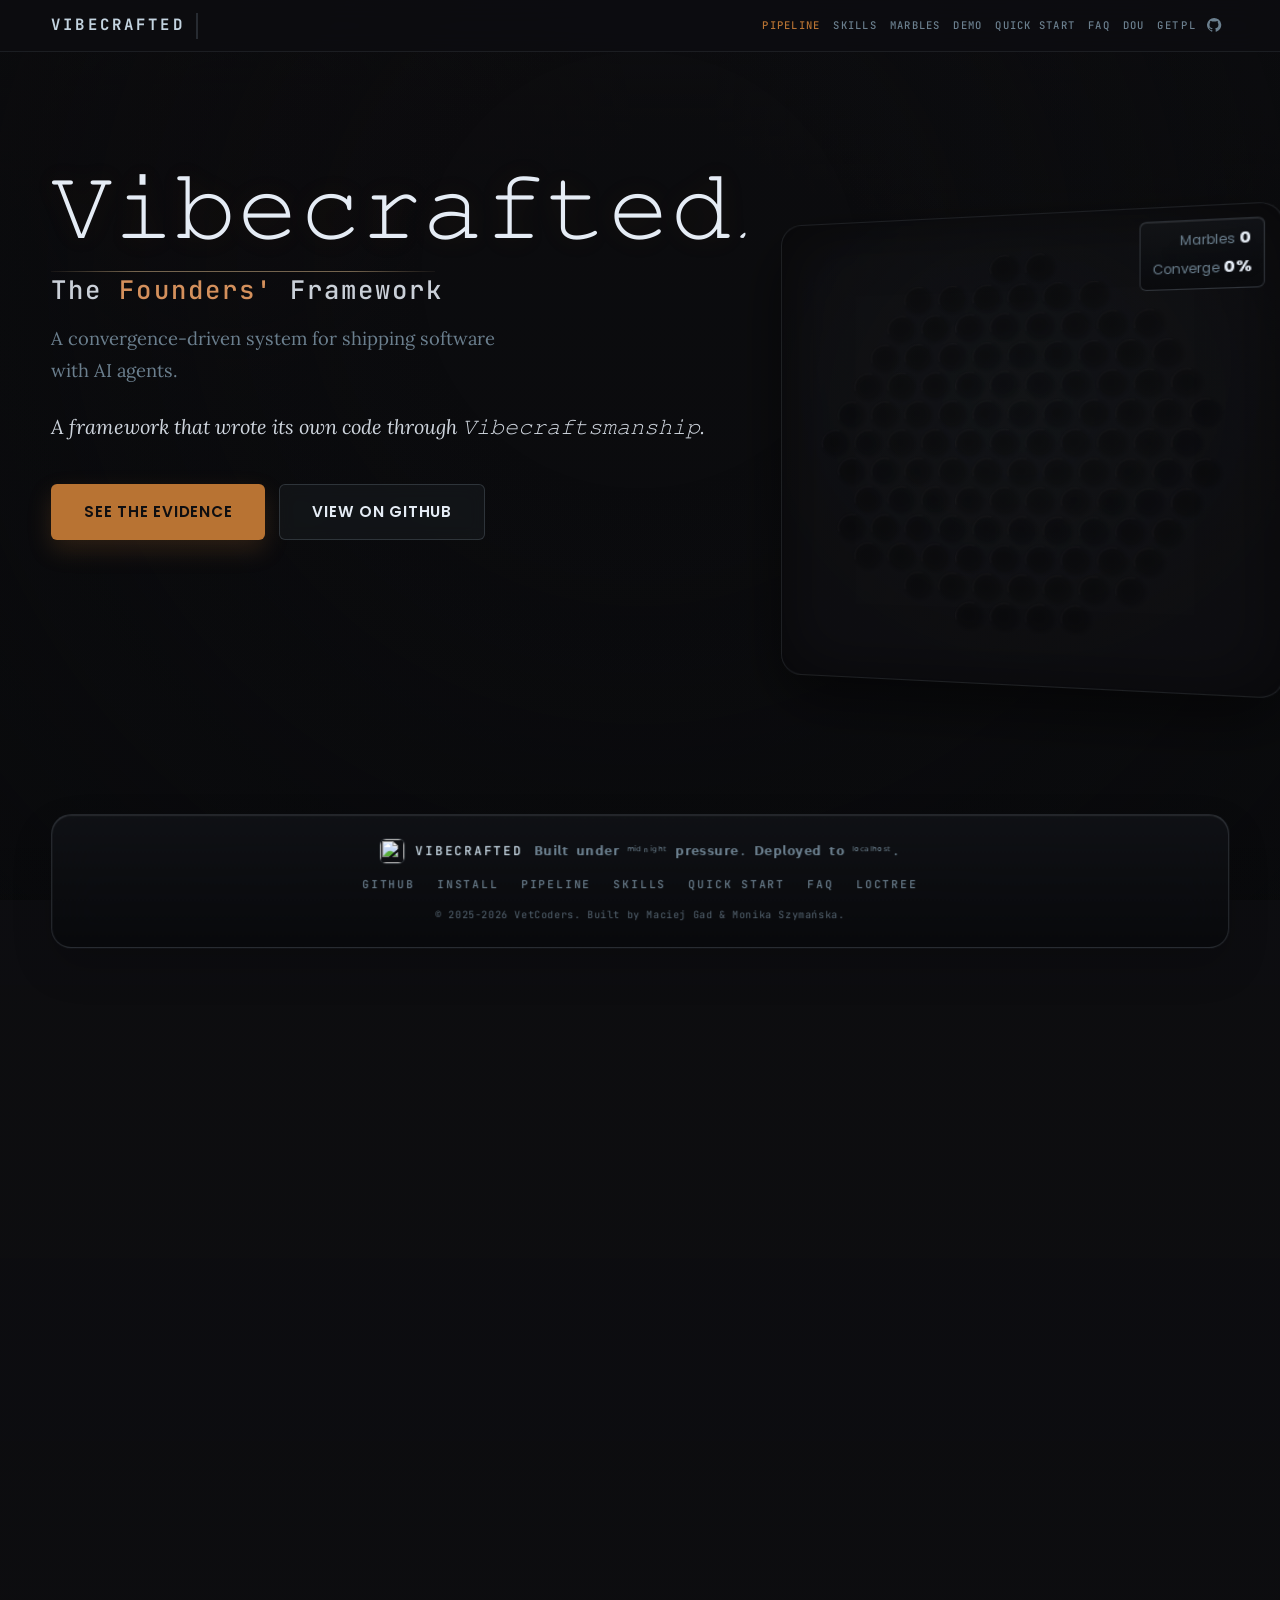
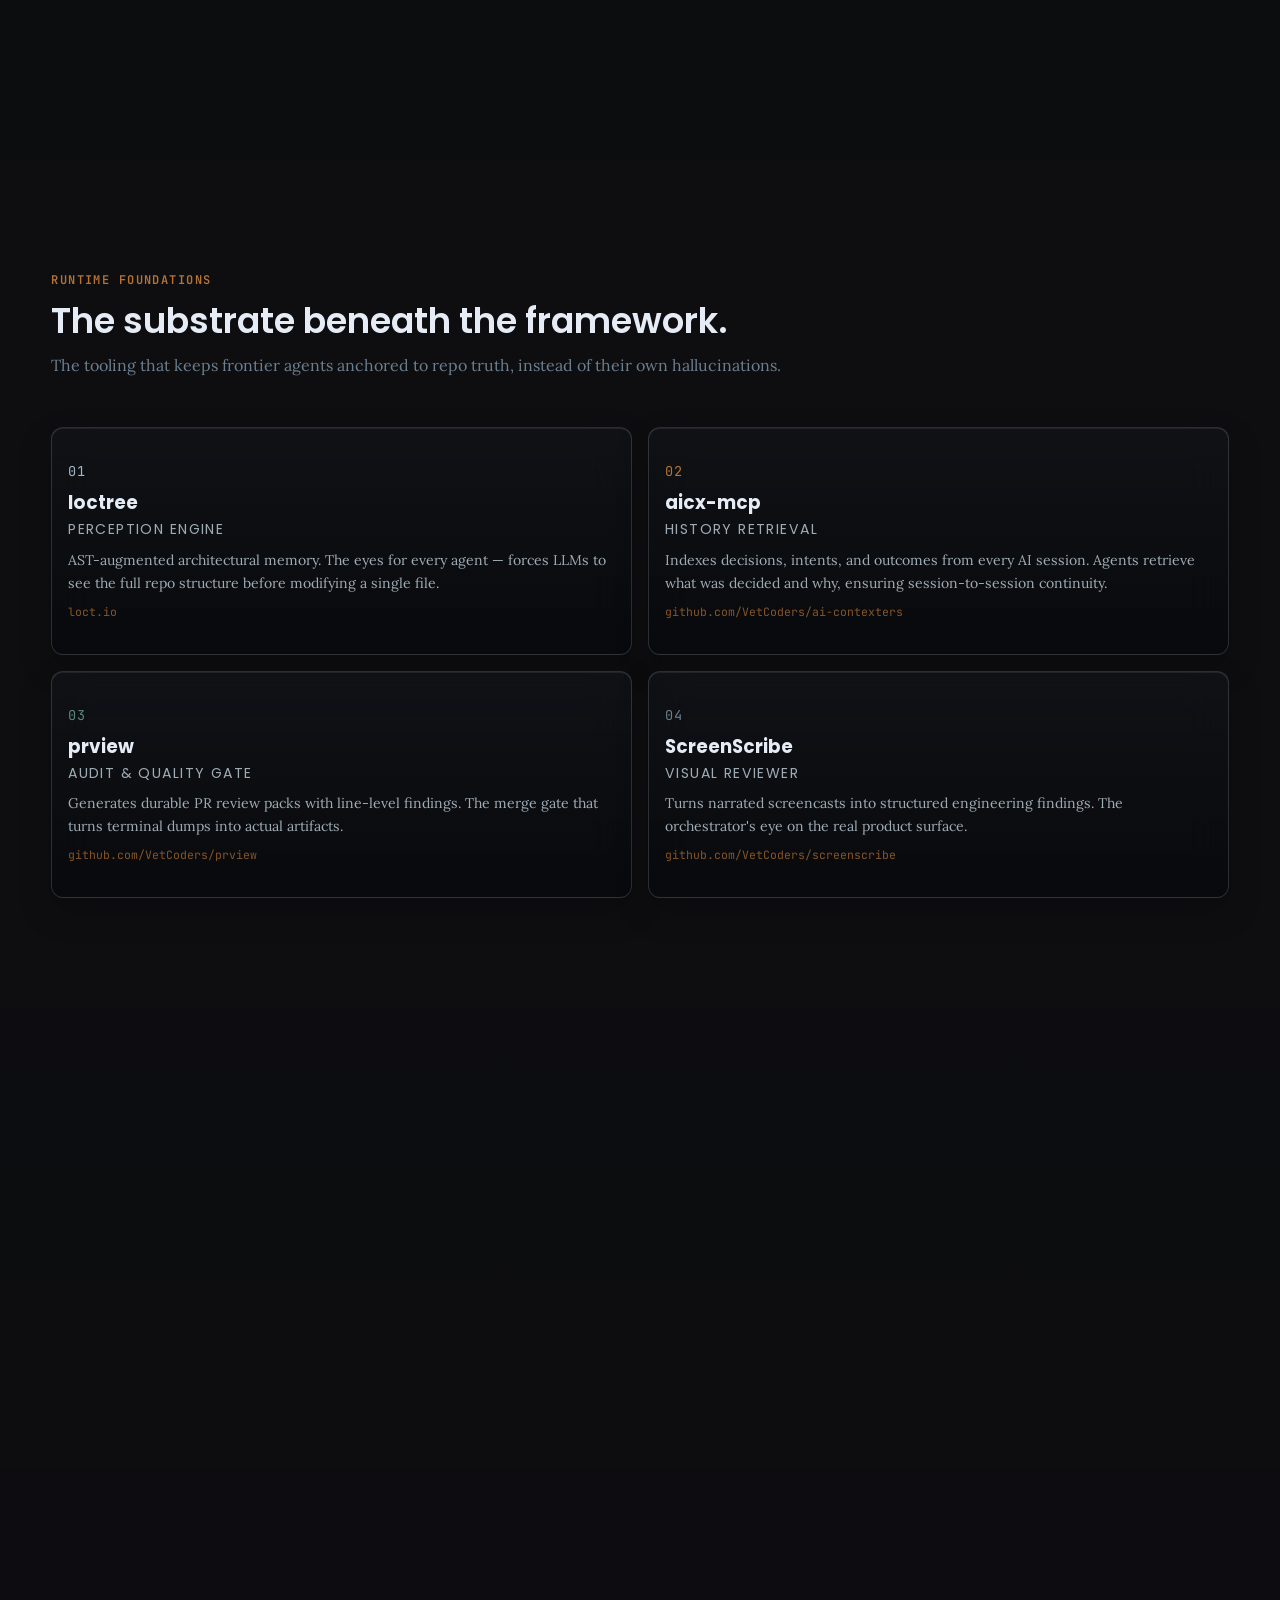
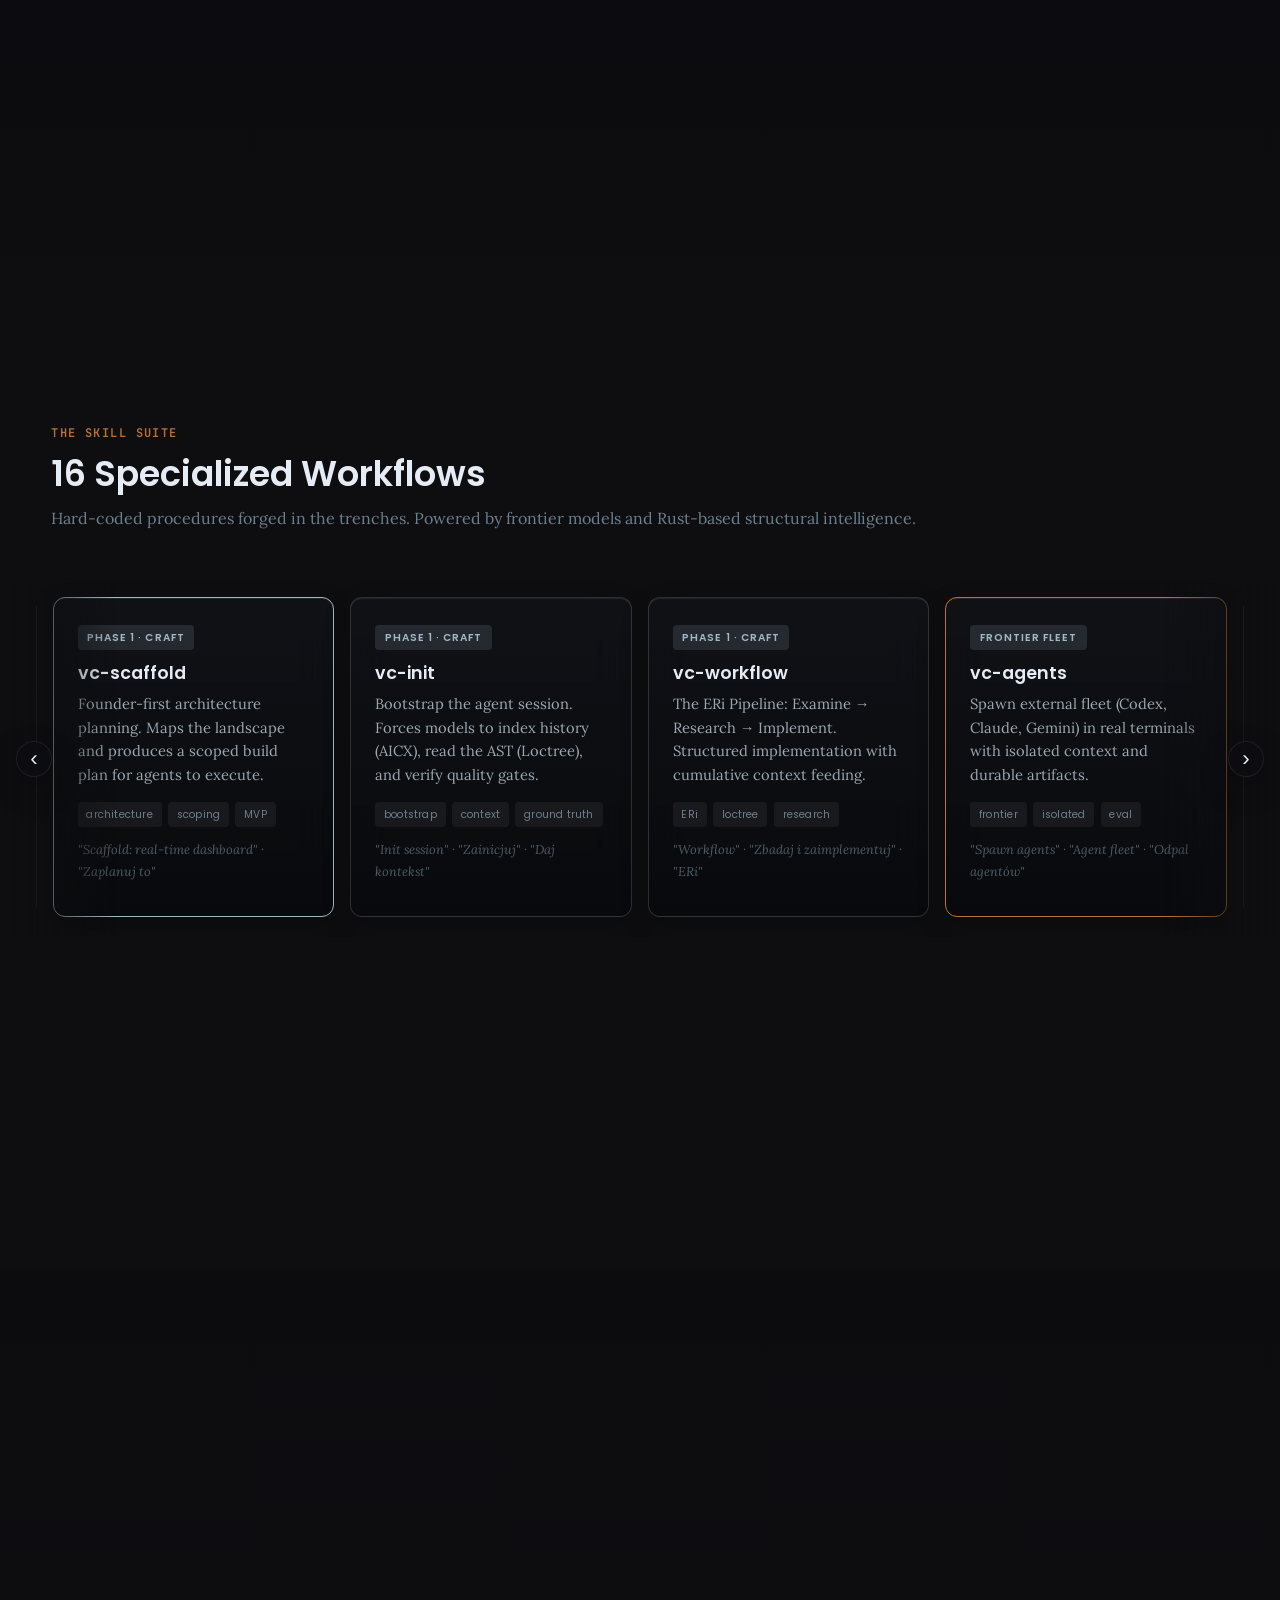
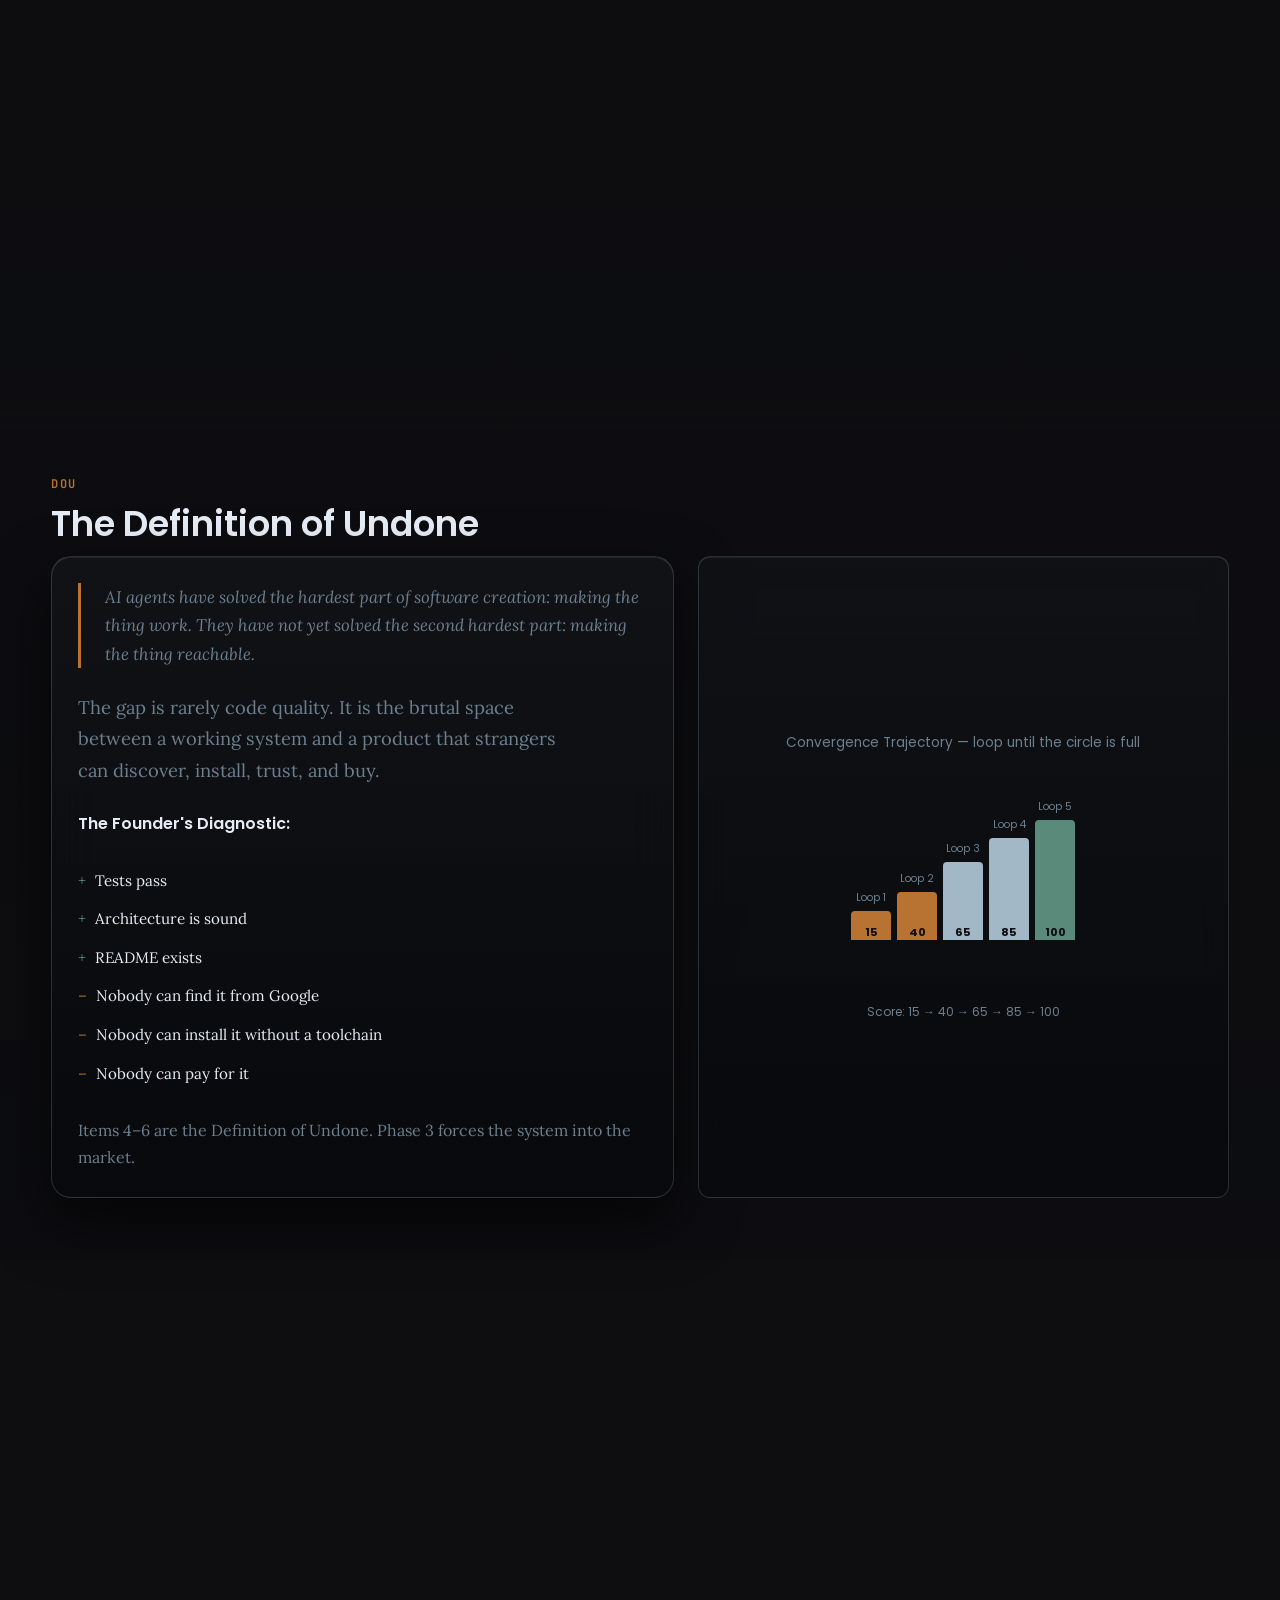
==== commit 5f0ea6eb: "Update installer URL, docs, layouts & skills Switch installer invocation to https://vibecrafted.io/i" ====
--- a/docs/index.html
+++ b/docs/index.html
@@ -4,30 +4,30 @@
 <head>
     <meta charset="UTF-8">
     <meta content="width=device-width, initial-scale=1.0" name="viewport">
-    <title> ݆𝚅𝚒𝚋𝚎𝚌𝚛𝚊𝚏𝚝𝚎𝚍. — The Founders' Framework</title>
+    <title>𝚅𝚒𝚋𝚎𝚌𝚛𝚊𝚏𝚝𝚎𝚍. — The Founders' Framework</title>
     <meta content="A convergence-driven system for shipping software with AI agents." name="description">
-    <meta content=" ݆𝚅𝚒𝚋𝚎𝚌𝚛𝚊𝚏𝚝𝚎𝚍. — The Founders' Framework" property="og:title">
+    <meta content="𝚅𝚒𝚋𝚎𝚌𝚛𝚊𝚏𝚝𝚎𝚍. — The Founders' Framework" property="og:title">
     <meta content="A convergence-driven system for shipping software with AI agents." property="og:description">
-    <meta content="https://vetcoders.github.io/vibecrafted/presence/og-image.png" property="og:image">
+    <meta content="https://vibecrafted.io/presence/og-image.png" property="og:image">
     <meta content="1536" property="og:image:width">
     <meta content="1024" property="og:image:height">
     <meta content="website" property="og:type">
-    <meta content="https://vetcoders.github.io/vibecrafted/" property="og:url">
+    <meta content="https://vibecrafted.io/" property="og:url">
     <meta content="summary_large_image" name="twitter:card">
-    <meta content=" ݆𝚅𝚒𝚋𝚎𝚌𝚛𝚊𝚏𝚝𝚎𝚍. — The Founders' Framework" name="twitter:title">
+    <meta content="𝚅𝚒𝚋𝚎𝚌𝚛𝚊𝚏𝚝𝚎𝚍. — The Founders' Framework" name="twitter:title">
     <meta content="A convergence-driven system for shipping software with AI agents." name="twitter:description">
-    <meta content="https://vetcoders.github.io/vibecrafted/presence/og-image.png" name="twitter:image">
+    <meta content="https://vibecrafted.io/presence/og-image.png" name="twitter:image">
     <meta content="T5B-vRPBGSbPiROhDSZPMplZ6bA5yCgT_3egIGQ8kIE" name="google-site-verification">
     <meta content="index,follow" name="robots">
     <!-- Canonical and hreflang tags are metadata, not fetchable subresources. -->
     <!-- nosemgrep: html.security.audit.missing-integrity.missing-integrity -->
-    <link href="https://vetcoders.github.io/vibecrafted/" rel="canonical">
+    <link href="https://vibecrafted.io/" rel="canonical">
     <!-- nosemgrep: html.security.audit.missing-integrity.missing-integrity -->
-    <link href="https://vetcoders.github.io/vibecrafted/" hreflang="en" rel="alternate">
+    <link href="https://vibecrafted.io/" hreflang="en" rel="alternate">
     <!-- nosemgrep: html.security.audit.missing-integrity.missing-integrity -->
-    <link href="https://vetcoders.github.io/vibecrafted/pl/" hreflang="pl" rel="alternate">
+    <link href="https://vibecrafted.io/pl/" hreflang="pl" rel="alternate">
     <!-- nosemgrep: html.security.audit.missing-integrity.missing-integrity -->
-    <link href="https://vetcoders.github.io/vibecrafted/" hreflang="x-default" rel="alternate">
+    <link href="https://vibecrafted.io/" hreflang="x-default" rel="alternate">
     <link href="presence/favicon.ico" rel="icon" sizes="32x32">
     <link href="presence/logo-64.png" rel="icon" sizes="64x64" type="image/png">
     <link href="presence/logo-128.png" rel="apple-touch-icon">
@@ -36,7 +36,7 @@
     <link
         href="https://fonts.googleapis.com/css2?family=Allura&amp;family=Poppins:wght@400;500;600;700&amp;family=Lora:ital,wght@0,400;0,500;0,600;1,400&amp;display=swap"
         rel="stylesheet">
-    <link href="presence/styles.css?v=20260405b" rel="stylesheet">
+    <link href="presence/styles.css?v=20260405c" rel="stylesheet">
     <script crossorigin="anonymous" integrity="sha384-7Q8XaCgFJlm82NdMNnX7AIyZbdTjUre2eR4TpKK1Pko3zKXorgTIGVpnnLho+UAe"
         src="https://cdn.jsdelivr.net/npm/mermaid@10.8.0/dist/mermaid.min.js"></script>
 </head>
@@ -74,10 +74,9 @@
     </div>
 
     <div class="curl-banner" id="get">
-        <code><span class="cb-g">$</span> curl -fsSLO
-        https://raw.githubusercontent.com/VetCoders/vibecrafted/main/install.sh &amp;&amp; bash install.sh</code>
+        <code><span class="cb-g">$</span> curl -fsSL https://vibecrafted.io/install.sh | bash</code>
         <button class="cb-copy"
-            data-copy="curl -fsSLO https://raw.githubusercontent.com/VetCoders/vibecrafted/main/install.sh &amp;&amp; bash install.sh"
+            data-copy="curl -fsSL https://vibecrafted.io/install.sh | bash"
             type="button">
             Copy
         </button>
@@ -88,7 +87,7 @@
             <section class="hero-split fade-up">
                 <header class="hero-copy">
                     <h1 class="manifesto-title">
-                        <span class="manifesto-title__script"> ݆𝚅𝚒𝚋𝚎𝚌𝚛𝚊𝚏𝚝𝚎𝚍.</span>
+                        <span class="manifesto-title__script">𝚅𝚒𝚋𝚎𝚌𝚛𝚊𝚏𝚝𝚎𝚍.</span>
                         <span class="manifesto-title__rule" aria-hidden="true"></span>
                         <span class="manifesto-title__framework">The <span
                                 class="manifesto-title__framework-accent">Founders'</span> Framework</span>
@@ -127,8 +126,9 @@
                     <div class="evidence-item">
                         <span class="evidence-num">01</span>
                         <h3>AST-Augmented Context</h3>
-                        <p>LLMs hallucinate when they code blind. By externalizing architectural memory into AST-augmented
-                            mappings, ݆𝚅𝚒𝚋𝚎𝚌𝚛𝚊𝚏𝚝𝚎𝚍. keeps frontier models oriented precisely inside your
+                        <p>LLMs hallucinate when they code blind. By externalizing architectural memory into
+                            AST-augmented
+                            mappings,𝚅𝚒𝚋𝚎𝚌𝚛𝚊𝚏𝚝𝚎𝚍. keeps frontier models oriented precisely inside your
                             codebase.</p>
                     </div>
                     <div class="evidence-item">
@@ -151,7 +151,8 @@
             <div class="container fade-up">
                 <div class="section-label">Runtime Foundations</div>
                 <h2 class="section-title">The substrate beneath the framework.</h2>
-                <p class="section-sub">The tooling that keeps frontier agents anchored to repo truth, instead of their own hallucinations.</p>
+                <p class="section-sub">The tooling that keeps frontier agents anchored to repo truth, instead of their
+                    own hallucinations.</p>
                 <div class="foundation-grid">
                     <a class="foundation-card" href="https://loct.io">
                         <div class="foundation-icon foundation-icon--steel">01</div>
@@ -193,7 +194,8 @@
             <div class="container fade-up">
                 <div class="section-label">The Method</div>
                 <h2 class="section-title">Craft &rarr; Converge &rarr; Ship</h2>
-                <p class="section-sub">A founder-grade operating model for shaping, denoising, and finally releasing software
+                <p class="section-sub">A founder-grade operating model for shaping, denoising, and finally releasing
+                    software
                     with AI agents.</p>
 
                 <div class="mmd-shell" data-mode="code">
@@ -201,7 +203,7 @@
                     <button class="mmd-toggle" type="button">Preview</button>
                     <button class="mmd-copy" type="button">Copy</button>
                     <div class="mmd-code">
-                        <pre><code><span class="comment">%%  ݆𝚅𝚒𝚋𝚎𝚌𝚛𝚊𝚏𝚝𝚎𝚍. Pipeline v1.2.1</span>
+                        <pre><code><span class="comment">%% 𝚅𝚒𝚋𝚎𝚌𝚛𝚊𝚏𝚝𝚎𝚍. Pipeline v1.2.1</span>
 flowchart LR
     subgraph "Craft"
         scaffold["Scaffold"] --&gt; init["Init"]
@@ -246,7 +248,8 @@
             <div class="container fade-up">
                 <div class="section-label">The Skill Suite</div>
                 <h2 class="section-title">16 Specialized Workflows</h2>
-                <p class="section-sub">Hard-coded procedures forged in the trenches. Powered by frontier models and Rust-based
+                <p class="section-sub">Hard-coded procedures forged in the trenches. Powered by frontier models and
+                    Rust-based
                     structural intelligence.</p>
 
                 <div class="framework-strip-wrap">
@@ -476,7 +479,8 @@
                         <blockquote>AI agents have solved the hardest part of software creation: making the thing work.
                             They
                             have not yet solved the second hardest part: making the thing reachable.</blockquote>
-                        <p class="manifesto-lead">The gap is rarely code quality. It is the brutal space between a working
+                        <p class="manifesto-lead">The gap is rarely code quality. It is the brutal space between a
+                            working
                             system
                             and a product that strangers can discover, install, trust, and buy.</p>
                         <p class="manifesto-diagnostic-label">The Founder's Diagnostic:</p>
@@ -515,7 +519,7 @@
 
         <section id="get">
             <div class="container fade-up">
-                <div class="section-label">Get ݆𝚅𝚒𝚋𝚎𝚌𝚛𝚊𝚏𝚝𝚎𝚍.</div>
+                <div class="section-label">Get𝚅𝚒𝚋𝚎𝚌𝚛𝚊𝚏𝚝𝚎𝚍.</div>
                 <h2 class="section-title">Install the framework. Start the loop.</h2>
                 <p class="section-sub">Bootstrap the control plane, verify your local surface, and enter the first
                     founder-grade workflow with the new command deck.</p>
@@ -533,9 +537,9 @@
                             <div class="install-command-bar">
                                 <span class="install-command-bar__prompt">$</span>
                                 <code
-                                    class="install-command-bar__code">curl -fsSLO https://raw.githubusercontent.com/VetCoders/vibecrafted/main/install.sh &amp;&amp; bash install.sh</code>
+                                    class="install-command-bar__code">curl -fsSL https://vibecrafted.io/install.sh | bash</code>
                                 <button class="cb-copy install-command-bar__copy"
-                                    data-copy="curl -fsSLO https://raw.githubusercontent.com/VetCoders/vibecrafted/main/install.sh &amp;&amp; bash install.sh"
+                                    data-copy="curl -fsSL https://vibecrafted.io/install.sh | bash"
                                     data-default-label="COPY" type="button">COPY</button>
                             </div>
                         </div>
@@ -625,7 +629,7 @@
                         <p class="reference-citation">Gong, L.; Elhoushi, M.; Cheung, A. (2024). <em>AST-T5:
                                 Structure-Aware Pretraining for Code Generation</em>.</p>
                         <p class="reference-note">The structure-aware pretraining thread behind
-                            ݆𝚅𝚒𝚋𝚎𝚌𝚛𝚊𝚏𝚝𝚎𝚍.'s insistence
+                            𝚅𝚒𝚋𝚎𝚌𝚛𝚊𝚏𝚝𝚎𝚍.'s insistence
                             that models should not write into a repo blind.</p>
                     </li>
                     <li class="reference-item">
@@ -650,12 +654,12 @@
                                 synthesis overview</a></p>
                     </li>
                     <li class="reference-item">
-                        <p class="reference-citation">VetCoders (2026). <em>The ݆𝚅𝚒𝚋𝚎𝚌𝚛𝚊𝚏𝚝𝚎𝚍. Manifesto</em>.
+                        <p class="reference-citation">VetCoders (2026). <em>The𝚅𝚒𝚋𝚎𝚌𝚛𝚊𝚏𝚝𝚎𝚍. Manifesto</em>.
                         </p>
                         <p class="reference-note">Primary source for SHACE, Marbles, Loctree Mapping, PSCD, and the
-                            founder-grade Definition of Undone as original ݆𝚅𝚒𝚋𝚎𝚌𝚛𝚊𝚏𝚝𝚎𝚍. concepts.</p>
+                            founder-grade Definition of Undone as original𝚅𝚒𝚋𝚎𝚌𝚛𝚊𝚏𝚝𝚎𝚍. concepts.</p>
                         <p class="reference-links"><a
-                                href="https://github.com/VetCoders/vibecrafted/blob/main/docs/VIBECRAFTED.md">Read the
+                                href="https://github.com/VetCoders/vibecrafted/blob/main/docs/runtime/MANIFESTO_EN.md">Read the
                                 manifesto</a></p>
                     </li>
                 </ol>
@@ -667,8 +671,9 @@
         <div class="footer-brand">
             <img src="presence/logo-32.png" alt="" class="footer-logo" width="24" height="24">
             <span class="footer-title">VIBECRAFTED</span>
+            <p class="footer-tagline">𝗕𝘂𝗶𝗹𝘁 𝘂𝗻𝗱𝗲𝗿 ᵐⁱᵈⁿⁱᵍʰᵗ 𝗽𝗿𝗲𝘀𝘀𝘂𝗿𝗲. 𝗗𝗲𝗽𝗹𝗼𝘆𝗲𝗱 𝘁𝗼 ˡᵒᶜᵃˡʰᵒˢᵗ.
+            </p>
         </div>
-        <p class="footer-tagline">𝗕𝘂𝗶𝗹𝘁 𝘂𝗻𝗱𝗲𝗿 ᵐⁱᵈⁿⁱᵍʰᵗ 𝗽𝗿𝗲𝘀𝘀𝘂𝗿𝗲. 𝗗𝗲𝗽𝗹𝗼𝘆𝗲𝗱 𝘁𝗼 ˡᵒᶜᵃˡʰᵒˢᵗ.</p>
         <nav class="footer-links" aria-label="Footer links">
             <a href="https://github.com/VetCoders/vibecrafted">GitHub</a>
             <a href="#get">Install</a>
@@ -689,7 +694,7 @@
                 <div class="surface-modal__intro">
                     <div class="section-label">Quick Start</div>
                     <h2 class="surface-modal__title" id="quickstart-modal-title">From zero to your first
-                        ݆𝚅𝚒𝚋𝚎𝚌𝚛𝚊𝚏𝚝𝚎𝚍. loop.</h2>
+                        𝚅𝚒𝚋𝚎𝚌𝚛𝚊𝚏𝚝𝚎𝚍. loop.</h2>
                     <p class="surface-modal__lead">The homepage gives you the shape. The standalone guide gives you the
                         exact install path, doctor pass, and first workflow.</p>
                 </div>
@@ -709,9 +714,9 @@
                         <div class="install-command-bar">
                             <span class="install-command-bar__prompt">$</span>
                             <code
-                                class="install-command-bar__code">curl -fsSLO https://raw.githubusercontent.com/VetCoders/vibecrafted/main/install.sh &amp;&amp; bash install.sh</code>
+                                class="install-command-bar__code">curl -fsSL https://vibecrafted.io/install.sh | bash</code>
                             <button class="cb-copy install-command-bar__copy"
-                                data-copy="curl -fsSLO https://raw.githubusercontent.com/VetCoders/vibecrafted/main/install.sh &amp;&amp; bash install.sh"
+                                data-copy="curl -fsSL https://vibecrafted.io/install.sh | bash"
                                 data-default-label="COPY" type="button">COPY</button>
                         </div>
                     </article>
@@ -803,7 +808,7 @@
                     <article class="resource-card surface-modal__card">
                         <p class="resource-kicker">Commercial posture</p>
                         <h3>Visible, usable, not permissive OSS</h3>
-                        <p> ݆𝚅𝚒𝚋𝚎𝚌𝚛𝚊𝚏𝚝𝚎𝚍. ships under Business Source License 1.1, with a small-team
+                        <p>𝚅𝚒𝚋𝚎𝚌𝚛𝚊𝚏𝚝𝚎𝚍. ships under Business Source License 1.1, with a small-team
                             production
                             grant and a route for broader commercial licensing.</p>
                     </article>
@@ -822,4 +827,4 @@
     <script src="presence/app.js?v=20260405b"></script>
 </body>
 
-</html>
+</html>
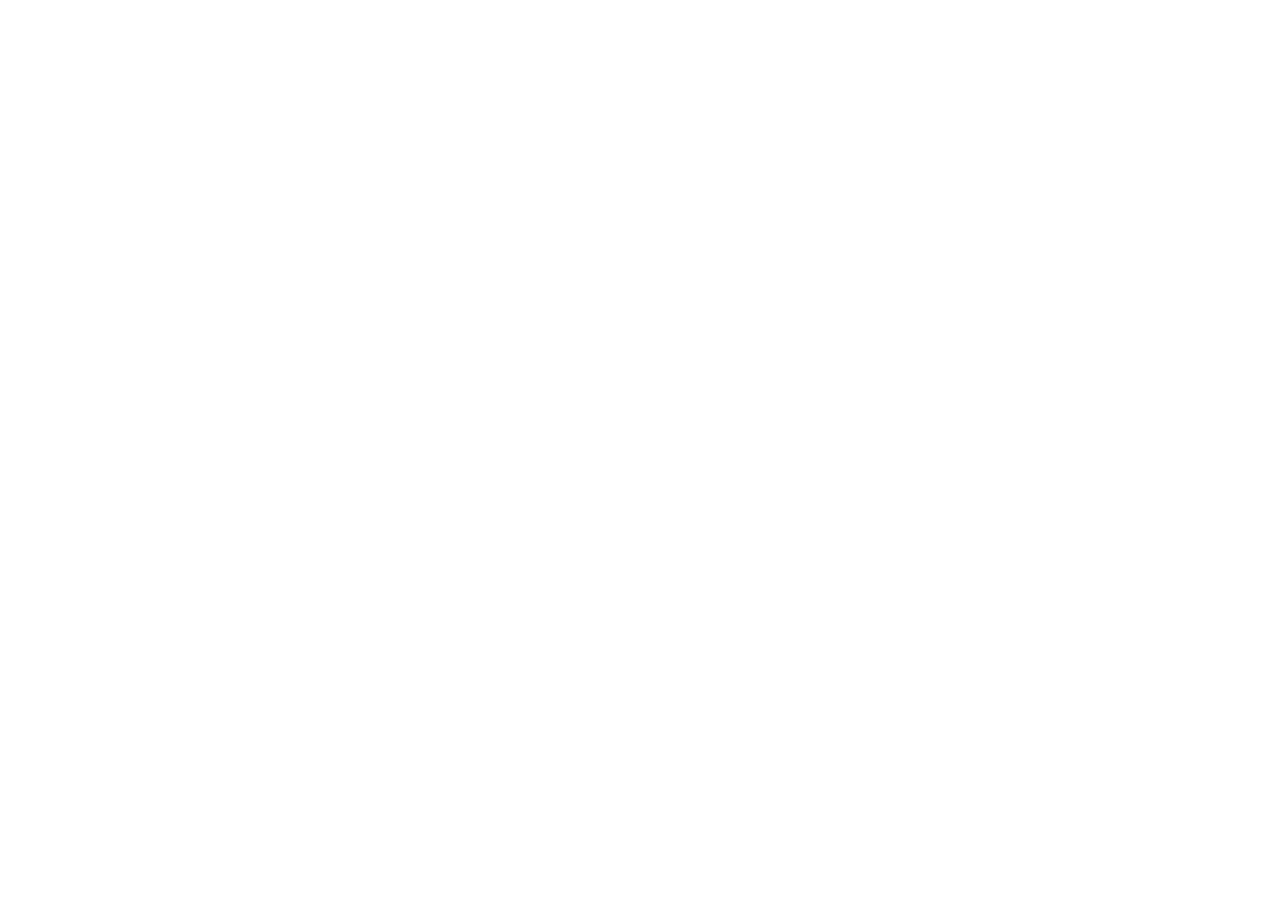
==== commit c7856f04: "Release 1.4.1: marbles reliability + operator-tui split + runtime surface docs (#7) * fix(marbles): " ====
--- a/docs/index.html
+++ b/docs/index.html
@@ -1,830 +1,17 @@
 <!DOCTYPE html>
 <html lang="en">
-
 <head>
     <meta charset="UTF-8">
-    <meta content="width=device-width, initial-scale=1.0" name="viewport">
-    <title>𝚅𝚒𝚋𝚎𝚌𝚛𝚊𝚏𝚝𝚎𝚍. — The Founders' Framework</title>
-    <meta content="A convergence-driven system for shipping software with AI agents." name="description">
-    <meta content="𝚅𝚒𝚋𝚎𝚌𝚛𝚊𝚏𝚝𝚎𝚍. — The Founders' Framework" property="og:title">
-    <meta content="A convergence-driven system for shipping software with AI agents." property="og:description">
-    <meta content="https://vibecrafted.io/presence/og-image.png" property="og:image">
-    <meta content="1536" property="og:image:width">
-    <meta content="1024" property="og:image:height">
-    <meta content="website" property="og:type">
-    <meta content="https://vibecrafted.io/" property="og:url">
-    <meta content="summary_large_image" name="twitter:card">
-    <meta content="𝚅𝚒𝚋𝚎𝚌𝚛𝚊𝚏𝚝𝚎𝚍. — The Founders' Framework" name="twitter:title">
-    <meta content="A convergence-driven system for shipping software with AI agents." name="twitter:description">
-    <meta content="https://vibecrafted.io/presence/og-image.png" name="twitter:image">
-    <meta content="T5B-vRPBGSbPiROhDSZPMplZ6bA5yCgT_3egIGQ8kIE" name="google-site-verification">
-    <meta content="index,follow" name="robots">
-    <!-- Canonical and hreflang tags are metadata, not fetchable subresources. -->
-    <!-- nosemgrep: html.security.audit.missing-integrity.missing-integrity -->
-    <link href="https://vibecrafted.io/" rel="canonical">
-    <!-- nosemgrep: html.security.audit.missing-integrity.missing-integrity -->
-    <link href="https://vibecrafted.io/" hreflang="en" rel="alternate">
-    <!-- nosemgrep: html.security.audit.missing-integrity.missing-integrity -->
-    <link href="https://vibecrafted.io/pl/" hreflang="pl" rel="alternate">
-    <!-- nosemgrep: html.security.audit.missing-integrity.missing-integrity -->
-    <link href="https://vibecrafted.io/" hreflang="x-default" rel="alternate">
-    <link href="presence/favicon.ico" rel="icon" sizes="32x32">
-    <link href="presence/logo-64.png" rel="icon" sizes="64x64" type="image/png">
-    <link href="presence/logo-128.png" rel="apple-touch-icon">
-    <link href="https://fonts.googleapis.com" rel="preconnect">
-    <link crossorigin href="https://fonts.gstatic.com" rel="preconnect">
-    <link
-        href="https://fonts.googleapis.com/css2?family=Allura&amp;family=Poppins:wght@400;500;600;700&amp;family=Lora:ital,wght@0,400;0,500;0,600;1,400&amp;display=swap"
-        rel="stylesheet">
-    <link href="presence/styles.css?v=20260405c" rel="stylesheet">
-    <script crossorigin="anonymous" integrity="sha384-7Q8XaCgFJlm82NdMNnX7AIyZbdTjUre2eR4TpKK1Pko3zKXorgTIGVpnnLho+UAe"
-        src="https://cdn.jsdelivr.net/npm/mermaid@10.8.0/dist/mermaid.min.js"></script>
+    <meta http-equiv="refresh" content="0; url=https://vibecrafted.io/">
+    <meta name="robots" content="noindex,follow">
+    <title>Redirecting to vibecrafted.io</title>
+    <script>
+        window.location.replace("https://vibecrafted.io/");
+    </script>
 </head>
-
 <body>
-    <a class="skip-link" href="#main-content">Skip to content</a>
-
-    <div class="topbar">
-        <header class="nav-shell">
-            <a class="brand" href="#main-content">
-                <span class="brand-wordmark">vibecrafted</span>
-                <img alt="" aria-hidden="true" class="brand-logo" height="24" src="presence/logo-32.png">
-            </a>
-            <nav aria-label="Primary" class="nav-links">
-                <a href="#pipeline">Pipeline</a>
-                <a href="#skills">Skills</a>
-                <a href="#marbles">Marbles</a>
-                <a href="presence/framework.html">Demo</a>
-                <a data-modal-open="quickstart-modal" href="presence/quickstart.html">Quick Start</a>
-                <a data-modal-open="faq-modal" href="presence/faq.html">FAQ</a>
-                <a href="#dou">DoU</a>
-                <div class="nav-get-zone">
-                    <a href="#get" id="nav-get-link">Get</a>
-                    <a href="pl/index.html" hreflang="pl" lang="pl">PL</a>
-                    <a aria-label="GitHub" class="nav-icon-link" href="https://github.com/VetCoders/vibecrafted">
-                        <svg aria-hidden="true" class="nav-icon" viewBox="0 0 24 24">
-                            <path
-                                d="M12 1.5a10.5 10.5 0 0 0-3.32 20.46c.53.1.72-.23.72-.51v-1.81c-2.94.64-3.56-1.24-3.56-1.24-.48-1.22-1.16-1.55-1.16-1.55-.95-.65.07-.63.07-.63 1.05.07 1.6 1.08 1.6 1.08.94 1.6 2.45 1.14 3.04.87.09-.68.37-1.14.66-1.4-2.35-.27-4.82-1.18-4.82-5.25 0-1.16.41-2.1 1.08-2.84-.11-.27-.47-1.36.1-2.83 0 0 .88-.28 2.89 1.08a10.08 10.08 0 0 1 5.26 0c2-1.36 2.88-1.08 2.88-1.08.58 1.47.22 2.56.11 2.83.67.74 1.08 1.68 1.08 2.84 0 4.08-2.48 4.97-4.85 5.23.38.33.72.97.72 1.95v2.89c0 .28.19.62.73.51A10.5 10.5 0 0 0 12 1.5Z">
-                            </path>
-                        </svg>
-                    </a>
-                </div>
-            </nav>
-        </header>
-    </div>
-
-    <div class="curl-banner" id="get">
-        <code><span class="cb-g">$</span> curl -fsSL https://vibecrafted.io/install.sh | bash</code>
-        <button class="cb-copy"
-            data-copy="curl -fsSL https://vibecrafted.io/install.sh | bash"
-            type="button">
-            Copy
-        </button>
-    </div>
-
-    <main class="shell" id="main-content">
-        <article class="founder-manifesto">
-            <section class="hero-split fade-up">
-                <header class="hero-copy">
-                    <h1 class="manifesto-title">
-                        <span class="manifesto-title__script">𝚅𝚒𝚋𝚎𝚌𝚛𝚊𝚏𝚝𝚎𝚍.</span>
-                        <span class="manifesto-title__rule" aria-hidden="true"></span>
-                        <span class="manifesto-title__framework">The <span
-                                class="manifesto-title__framework-accent">Founders'</span> Framework</span>
-                    </h1>
-                    <p class="manifesto-lead">
-                        A convergence-driven system for shipping software with AI agents.
-                    </p>
-                    <p class="manifesto-quote">
-                        A framework that wrote its own code through <span
-                            class="manifesto-quote__accent">𝚅𝚒𝚋𝚎𝚌𝚛𝚊𝚏𝚝𝚜𝚖𝚊𝚗𝚜𝚑𝚒𝚙</span>.
-                    </p>
-                    <div class="manifesto-actions">
-                        <a href="#evidence" class="btn-solid">See the Evidence</a>
-                        <a href="https://github.com/VetCoders/vibecrafted" class="btn-outline">View on GitHub</a>
-                    </div>
-                </header>
-                <figure class="hero-canvas" id="showcase">
-                    <canvas id="marbleCanvas" aria-hidden="true"></canvas>
-                    <div class="hero-canvas-stats" aria-hidden="true">
-                        <span>Marbles <strong id="loopCounter">0</strong></span>
-                        <span>Converge <strong id="coverageCounter">0%</strong></span>
-                    </div>
-                </figure>
-            </section>
-        </article>
-
-        <section class="science-view view" id="evidence">
-            <div class="container">
-                <div class="science-prose fade-up">
-                    <h2>This is not magic.<br>It's rigorous engineering.</h2>
-                    <p>The vocabulary is vivid because it was forged under midnight pressure. Beneath the vibe sits a
-                        rigorous operating model for context, variance reduction, and release truth.</p>
-                </div>
-
-                <div class="evidence-grid fade-up">
-                    <div class="evidence-item">
-                        <span class="evidence-num">01</span>
-                        <h3>AST-Augmented Context</h3>
-                        <p>LLMs hallucinate when they code blind. By externalizing architectural memory into
-                            AST-augmented
-                            mappings,𝚅𝚒𝚋𝚎𝚌𝚛𝚊𝚏𝚝𝚎𝚍. keeps frontier models oriented precisely inside your
-                            codebase.</p>
-                    </div>
-                    <div class="evidence-item">
-                        <span class="evidence-num">02</span>
-                        <h3>Stochastic Convergence</h3>
-                        <p>Code generation is stochastic. The Marbles loop uses priority-weighted denoising loops to
-                            relentlessly reduce variance, forcing the system into a shippable state.</p>
-                    </div>
-                    <div class="evidence-item">
-                        <span class="evidence-num">03</span>
-                        <h3>𝚅𝚒𝚋𝚎𝚌𝚛𝚊𝚏𝚝𝚜𝚖𝚊𝚗𝚜𝚑𝚒𝚙</h3>
-                        <p>Structured Human-AI Collaborative Engineering. We wrap deterministic human checkpoints around
-                            stochastic generation. The result is a system you control, trust, and understand.</p>
-                    </div>
-                </div>
-            </div>
-        </section>
-
-        <section class="runtime-view">
-            <div class="container fade-up">
-                <div class="section-label">Runtime Foundations</div>
-                <h2 class="section-title">The substrate beneath the framework.</h2>
-                <p class="section-sub">The tooling that keeps frontier agents anchored to repo truth, instead of their
-                    own hallucinations.</p>
-                <div class="foundation-grid">
-                    <a class="foundation-card" href="https://loct.io">
-                        <div class="foundation-icon foundation-icon--steel">01</div>
-                        <h3>loctree</h3>
-                        <p class="foundation-role">Perception Engine</p>
-                        <p>AST-augmented architectural memory. The eyes for every agent &mdash; forces LLMs to see the
-                            full repo structure before modifying a single file.</p>
-                        <span class="foundation-link">loct.io</span>
-                    </a>
-                    <a class="foundation-card" href="https://github.com/VetCoders/ai-contexters">
-                        <div class="foundation-icon foundation-icon--copper">02</div>
-                        <h3>aicx-mcp</h3>
-                        <p class="foundation-role">History Retrieval</p>
-                        <p>Indexes decisions, intents, and outcomes from every AI session. Agents retrieve what was
-                            decided and why, ensuring session-to-session continuity.</p>
-                        <span class="foundation-link">github.com/VetCoders/ai-contexters</span>
-                    </a>
-                    <a class="foundation-card" href="https://github.com/VetCoders/prview">
-                        <div class="foundation-icon foundation-icon--patina">03</div>
-                        <h3>prview</h3>
-                        <p class="foundation-role">Audit &amp; Quality Gate</p>
-                        <p>Generates durable PR review packs with line-level findings. The merge gate that turns
-                            terminal dumps into actual artifacts.</p>
-                        <span class="foundation-link">github.com/VetCoders/prview</span>
-                    </a>
-                    <a class="foundation-card" href="https://github.com/VetCoders/screenscribe">
-                        <div class="foundation-icon foundation-icon--muted">04</div>
-                        <h3>ScreenScribe</h3>
-                        <p class="foundation-role">Visual Reviewer</p>
-                        <p>Turns narrated screencasts into structured engineering findings. The orchestrator's eye on
-                            the real product surface.</p>
-                        <span class="foundation-link">github.com/VetCoders/screenscribe</span>
-                    </a>
-                </div>
-            </div>
-        </section>
-
-        <section class="pipeline-section" id="pipeline">
-            <div class="container fade-up">
-                <div class="section-label">The Method</div>
-                <h2 class="section-title">Craft &rarr; Converge &rarr; Ship</h2>
-                <p class="section-sub">A founder-grade operating model for shaping, denoising, and finally releasing
-                    software
-                    with AI agents.</p>
-
-                <div class="mmd-shell" data-mode="code">
-                    <button class="mmd-split" type="button">Split</button>
-                    <button class="mmd-toggle" type="button">Preview</button>
-                    <button class="mmd-copy" type="button">Copy</button>
-                    <div class="mmd-code">
-                        <pre><code><span class="comment">%% 𝚅𝚒𝚋𝚎𝚌𝚛𝚊𝚏𝚝𝚎𝚍. Pipeline v1.2.1</span>
-flowchart LR
-    subgraph "Craft"
-        scaffold["Scaffold"] --&gt; init["Init"]
-        init --&gt; workflow["Workflow"]
-        workflow --&gt; followup["Follow-up"]
-    end
-
-    followup --&gt; marbles{{"Marbles Loop"}}
-    marbles --&gt;|P0/P1/P2 &gt; 0| marbles
-    marbles --&gt; dou["DoU"]
-
-    subgraph "Ship"
-        dou --&gt; decorate["Decorate"]
-        decorate --&gt; hydrate["Hydrate"]
-        hydrate --&gt; release(["Release"])
-    end</code></pre>
-                    </div>
-                    <div class="mmd-preview"></div>
-                </div>
-
-                <div class="pipeline-notes">
-                    <article class="pipeline-note">
-                        <h3>Craft</h3>
-                        <p>Scaffold the architecture, init the context, and run the ERi workflow. Force agents to
-                            respect the AST and history.</p>
-                    </article>
-                    <article class="pipeline-note">
-                        <h3>Converge</h3>
-                        <p>Systematically reduce entropy through Marbles loops until all P0, P1, and P2 issues are
-                            resolved.</p>
-                    </article>
-                    <article class="pipeline-note">
-                        <h3>Ship</h3>
-                        <p>Audit the product surface with DoU, polish with Decorate, and package with Hydrate before
-                            final Release.</p>
-                    </article>
-                </div>
-            </div>
-        </section>
-
-        <section id="skills">
-            <div class="container fade-up">
-                <div class="section-label">The Skill Suite</div>
-                <h2 class="section-title">16 Specialized Workflows</h2>
-                <p class="section-sub">Hard-coded procedures forged in the trenches. Powered by frontier models and
-                    Rust-based
-                    structural intelligence.</p>
-
-                <div class="framework-strip-wrap">
-                    <button class="strip-arrow strip-arrow--left" aria-label="Scroll left"
-                        type="button">&#8249;</button>
-                    <div class="framework-strip">
-
-                        <div class="card card--accent-steel">
-                            <div class="card-phase build">Phase 1 &middot; Craft</div>
-                            <h3>vc-scaffold</h3>
-                            <p class="card-desc">Founder-first architecture planning. Maps the landscape and produces a
-                                scoped build plan for agents to execute.</p>
-                            <div class="card-tags"><span class="tag">architecture</span><span
-                                    class="tag">scoping</span><span class="tag">MVP</span></div>
-                            <div class="card-trigger">"Scaffold: real-time dashboard" &middot; "Zaplanuj to"</div>
-                        </div>
-
-                        <div class="card">
-                            <div class="card-phase build">Phase 1 &middot; Craft</div>
-                            <h3>vc-init</h3>
-                            <p class="card-desc">Bootstrap the agent session. Forces models to index history (AICX),
-                                read the AST (Loctree), and verify quality gates.</p>
-                            <div class="card-tags"><span class="tag">bootstrap</span><span
-                                    class="tag">context</span><span class="tag">ground truth</span></div>
-                            <div class="card-trigger">"Init session" &middot; "Zainicjuj" &middot; "Daj kontekst"</div>
-                        </div>
-
-                        <div class="card">
-                            <div class="card-phase build">Phase 1 &middot; Craft</div>
-                            <h3>vc-workflow</h3>
-                            <p class="card-desc">The ERi Pipeline: Examine &rarr; Research &rarr; Implement. Structured
-                                implementation with cumulative context feeding.</p>
-                            <div class="card-tags"><span class="tag">ERi</span><span class="tag">loctree</span><span
-                                    class="tag">research</span></div>
-                            <div class="card-trigger">"Workflow" &middot; "Zbadaj i zaimplementuj" &middot; "ERi"</div>
-                        </div>
-
-                        <div class="card card--accent-copper">
-                            <div class="card-phase build card-phase--copper">Frontier Fleet</div>
-                            <h3>vc-agents</h3>
-                            <p class="card-desc">Spawn external fleet (Codex, Claude, Gemini) in real terminals with
-                                isolated context and durable artifacts.</p>
-                            <div class="card-tags"><span class="tag">frontier</span><span
-                                    class="tag">isolated</span><span class="tag">eval</span></div>
-                            <div class="card-trigger">"Spawn agents" &middot; "Agent fleet" &middot; "Odpal agentów"
-                            </div>
-                        </div>
-
-                        <div class="card">
-                            <div class="card-phase build">Phase 1 &middot; Craft</div>
-                            <h3>vc-research</h3>
-                            <p class="card-desc">Triple-agent triangulation. Throw all three models at the same problem
-                                and synthesize a gap-free research document.</p>
-                            <div class="card-tags"><span class="tag">triangulation</span><span
-                                    class="tag">SoTA</span><span class="tag">truth</span></div>
-                            <div class="card-trigger">"Research this" &middot; "Zbadaj to" &middot; "Triple research"
-                            </div>
-                        </div>
-
-                        <div class="card">
-                            <div class="card-phase build">Phase 1 &middot; Craft</div>
-                            <h3>vc-partner</h3>
-                            <p class="card-desc">Executive pairing. Shared brain mode for strategic debugging and
-                                architectural triage with delegated fieldwork.</p>
-                            <div class="card-tags"><span class="tag">partner</span><span
-                                    class="tag">strategy</span><span class="tag">ownership</span></div>
-                            <div class="card-trigger">"Partner mode" &middot; "Idziemy razem" &middot; "You drive"</div>
-                        </div>
-
-                        <div class="card card--accent-steel">
-                            <div class="card-phase build card-phase--light">E2E Delivery</div>
-                            <h3>vc-justdo</h3>
-                            <p class="card-desc">Autonomous delivery. Takes a mandate, decides, implements, verifies,
-                                and packages without ceremony.</p>
-                            <div class="card-tags"><span class="tag">autonomous</span><span
-                                    class="tag">delivery</span><span class="tag">wow effect</span></div>
-                            <div class="card-trigger">"Just do it" &middot; "Zrób to" &middot; "Dowieź to"</div>
-                        </div>
-
-                        <div class="card">
-                            <div class="card-phase build">Phase 1 &middot; Craft</div>
-                            <h3>vc-followup</h3>
-                            <p class="card-desc">The reality check. Post-implementation audit that gives a brutal GO /
-                                NO-GO verdict based on quality gates.</p>
-                            <div class="card-tags"><span class="tag">audit</span><span class="tag">severity</span><span
-                                    class="tag">readiness</span></div>
-                            <div class="card-trigger">"Follow-up check" &middot; "Czy są jeszcze luki?"</div>
-                        </div>
-
-                        <div class="card card--accent-copper">
-                            <div class="card-phase loop-phase">Phase 2 &middot; Converge</div>
-                            <h3>vc-marbles</h3>
-                            <p class="card-desc">Iterative convergence. Loop until entropy is crushed (P0=0, P1=0,
-                                P2=0). Adaptive denoising for code.</p>
-                            <div class="card-tags"><span class="tag">diffusion</span><span
-                                    class="tag">convergence</span><span class="tag">entropy</span></div>
-                            <div class="card-trigger">"Marbles" &middot; "Kulki" &middot; "Loop until done"</div>
-                        </div>
-
-                        <div class="card">
-                            <div class="card-phase build">Phase 1 &middot; Craft</div>
-                            <h3>vc-review</h3>
-                            <p class="card-desc">PR review pipeline. Generates prview artifacts and squeezes maximum
-                                findings with line-level evidence.</p>
-                            <div class="card-tags"><span class="tag">review</span><span class="tag">prview</span><span
-                                    class="tag">findings</span></div>
-                            <div class="card-trigger">"Review PR" &middot; "Daj findings" &middot; "Run prview"</div>
-                        </div>
-
-                        <div class="card">
-                            <div class="card-phase build">Phase 1 &middot; Craft</div>
-                            <h3>vc-prune</h3>
-                            <p class="card-desc">Ruthless cleanup. Defines the runtime cone and cuts dead weight,
-                                experiments, and scar tissue without mercy.</p>
-                            <div class="card-tags"><span class="tag">prune</span><span class="tag">clean</span><span
-                                    class="tag">runtime cone</span></div>
-                            <div class="card-trigger">"Prune repo" &middot; "Strip dead code" &middot; "Wyczyść repo"
-                            </div>
-                        </div>
-
-                        <div class="card">
-                            <div class="card-phase build card-phase--muted">Fallback</div>
-                            <h3>vc-delegate</h3>
-                            <p class="card-desc">Safe native delegation using Claude's Task tool. In-session
-                                parallelization for small, bounded tasks.</p>
-                            <div class="card-tags"><span class="tag">native</span><span class="tag">Task
-                                    tool</span><span class="tag">sandboxed</span></div>
-                            <div class="card-trigger">"Delegate safely" &middot; "Native agents"</div>
-                        </div>
-
-                        <div class="card">
-                            <div class="card-phase ship">Phase 3 &middot; Ship</div>
-                            <h3>vc-dou</h3>
-                            <p class="card-desc">Definition of Undone. Audits product surface, install paths, and SEO.
-                                Measures the gap to launch.</p>
-                            <div class="card-tags"><span class="tag">DoU</span><span class="tag">Plague
-                                    Score</span><span class="tag">funnel</span></div>
-                            <div class="card-trigger">"DoU audit" &middot; "Are we shippable?"</div>
-                        </div>
-
-                        <div class="card card--accent-steel">
-                            <div class="card-phase ship">Phase 3 &middot; Ship</div>
-                            <h3>vc-decorate</h3>
-                            <p class="card-desc">Visual coherence. Detects brand tokens and upgrades weak patterns into
-                                a premium interaction language.</p>
-                            <div class="card-tags"><span class="tag">smaczki</span><span class="tag">polish</span><span
-                                    class="tag">intentional</span></div>
-                            <div class="card-trigger">"Decorate" &middot; "Udekoruj" &middot; "Make it look good"</div>
-                        </div>
-
-                        <div class="card">
-                            <div class="card-phase ship">Phase 3 &middot; Ship</div>
-                            <h3>vc-hydrate</h3>
-                            <p class="card-desc">Market packaging. Executes the non-code work: marketplace listings, SEO
-                                fixes, and onboarding flows.</p>
-                            <div class="card-tags"><span class="tag">package</span><span class="tag">SEO</span><span
-                                    class="tag">onboarding</span></div>
-                            <div class="card-trigger">"Hydrate" &middot; "Make it shippable" &middot; "Nawodnij"</div>
-                        </div>
-
-                        <div class="card card--accent-patina">
-                            <div class="card-phase ship card-phase--patina">Final Step</div>
-                            <h3>vc-release</h3>
-                            <p class="card-desc">Final milestone. Tags, changelogs, registry publishing, and
-                                go-to-market mechanics. Ship it to people.</p>
-                            <div class="card-tags"><span class="tag">ship</span><span class="tag">publish</span><span
-                                    class="tag">market</span></div>
-                            <div class="card-trigger">"Release" &middot; "Ship to market" &middot; "Wypuść wersję"</div>
-                        </div>
-
-                    </div>
-                    <button class="strip-arrow strip-arrow--right" aria-label="Scroll right"
-                        type="button">&#8250;</button>
-                </div>
-            </div>
-        </section>
-
-        <section class="diffusion-section" id="marbles">
-            <div class="container fade-up">
-                <div class="section-label">Marbles</div>
-                <h2 class="section-title">Denoise Until the Circle Is Full</h2>
-                <p class="section-sub">AI agents are stochastic parrots. Every generation introduces noise. You cannot
-                    prompt your way out of it. You iterate.</p>
-
-                <div class="diffusion-visual">
-                    <div class="diffusion-canvas-wrap">
-                        <canvas id="diffusionCanvas"></canvas>
-                    </div>
-                    <div class="diffusion-text">
-                        <h3>The Isomorphism</h3>
-                        <div class="formula">
-                            Image diffusion:&nbsp; noise &rarr; denoise &times; N &rarr; image<br>
-                            Code diffusion:&nbsp;&nbsp; chaos &rarr; reduce_entropy &times; N &rarr; product<br><br>
-                            Step 0: Pure noise (no context, no structure)<br>
-                            Step 1: Init &mdash; gross shapes emerge<br>
-                            Step 2: Implement &mdash; detail generation<br>
-                            Step N: Converged &mdash; DoU &lt; threshold = DoD
-                        </div>
-                        <p>There is no fixed loop count. The loop runs until P0=P1=P2=0 &mdash; the circle is full.
-                            Early loops make large structural corrections; late loops make small refinements.</p>
-                    </div>
-                </div>
-
-                <div class="framework-portal-card">
-                    <div class="framework-portal-card__copy">
-                        <p class="framework-playground-shell__kicker">Interactive Playground</p>
-                        <h3>Open the convergence board as its own surface</h3>
-                        <p>The board is no longer squeezed into the landing page. The full-viewport playground is now
-                            the teaching surface: manual phases, command prompt, and board-first motion.</p>
-                    </div>
-                    <div class="framework-portal-card__actions">
-                        <a class="framework-playground-shell__link" href="presence/framework.html">Enter framework
-                            playground</a>
-                        <p>Board-first. Manual. Command-shaped. Built for the 1.3.0 direction.</p>
-                    </div>
-                </div>
-
-            </div>
-        </section>
-
-        <section class="manifesto-section" id="dou">
-            <div class="container fade-up">
-                <div class="section-label">DoU</div>
-                <h2 class="section-title">The Definition of Undone</h2>
-                <div class="manifesto-layout">
-                    <div class="manifesto-block">
-                        <blockquote>AI agents have solved the hardest part of software creation: making the thing work.
-                            They
-                            have not yet solved the second hardest part: making the thing reachable.</blockquote>
-                        <p class="manifesto-lead">The gap is rarely code quality. It is the brutal space between a
-                            working
-                            system
-                            and a product that strangers can discover, install, trust, and buy.</p>
-                        <p class="manifesto-diagnostic-label">The Founder's Diagnostic:</p>
-                        <ul class="plague-list">
-                            <li><span class="check">+</span> Tests pass</li>
-                            <li><span class="check">+</span> Architecture is sound</li>
-                            <li><span class="check">+</span> README exists</li>
-                            <li><span class="cross">&ndash;</span> Nobody can find it from Google</li>
-                            <li><span class="cross">&ndash;</span> Nobody can install it without a toolchain</li>
-                            <li><span class="cross">&ndash;</span> Nobody can pay for it</li>
-                        </ul>
-                        <p class="manifesto-summary">Items 4&ndash;6 are the Definition of Undone. Phase 3 forces the
-                            system
-                            into the market.</p>
-                    </div>
-
-                    <div class="transition-visual transition-visual--dou">
-                        <p class="transition-caption">Convergence Trajectory &mdash; loop until the circle is full</p>
-                        <div class="trajectory" id="trajectoryBars">
-                            <div class="bar bar--copper" data-h="24"><span class="bar-label">Loop 1</span><span
-                                    class="bar-score">15</span></div>
-                            <div class="bar bar--copper" data-h="40"><span class="bar-label">Loop 2</span><span
-                                    class="bar-score">40</span></div>
-                            <div class="bar bar--steel" data-h="65"><span class="bar-label">Loop 3</span><span
-                                    class="bar-score">65</span></div>
-                            <div class="bar bar--steel" data-h="85"><span class="bar-label">Loop 4</span><span
-                                    class="bar-score">85</span></div>
-                            <div class="bar bar--patina" data-h="100"><span class="bar-label">Loop 5</span><span
-                                    class="bar-score">100</span></div>
-                        </div>
-                        <p class="transition-scoreline">Score: 15 &rarr; 40 &rarr; 65 &rarr; 85 &rarr; 100</p>
-                    </div>
-                </div>
-            </div>
-        </section>
-
-        <section id="get">
-            <div class="container fade-up">
-                <div class="section-label">Get𝚅𝚒𝚋𝚎𝚌𝚛𝚊𝚏𝚝𝚎𝚍.</div>
-                <h2 class="section-title">Install the framework. Start the loop.</h2>
-                <p class="section-sub">Bootstrap the control plane, verify your local surface, and enter the first
-                    founder-grade workflow with the new command deck.</p>
-
-                <div class="docs-grid docs-grid--steps">
-                    <article class="docs-card docs-card--install">
-                        <div class="docs-card__step" aria-hidden="true">01</div>
-                        <div class="docs-card__copy">
-                            <h3>Bootstrap the control plane</h3>
-                            <p>Stage the framework locally and let the installer walk through the real environment
-                                before it
-                                touches the system.</p>
-                        </div>
-                        <div class="docs-card__command docs-card__command--bar">
-                            <div class="install-command-bar">
-                                <span class="install-command-bar__prompt">$</span>
-                                <code
-                                    class="install-command-bar__code">curl -fsSL https://vibecrafted.io/install.sh | bash</code>
-                                <button class="cb-copy install-command-bar__copy"
-                                    data-copy="curl -fsSL https://vibecrafted.io/install.sh | bash"
-                                    data-default-label="COPY" type="button">COPY</button>
-                            </div>
-                        </div>
-                    </article>
-
-                    <article class="docs-card docs-card--install">
-                        <div class="docs-card__step" aria-hidden="true">02</div>
-                        <div class="docs-card__copy">
-                            <h3>Enter through the command deck</h3>
-                            <p>The main front door is now <code>vibecrafted</code>. Daily skill surfaces are exposed as
-                                direct <code>vc-*</code> commands.</p>
-                        </div>
-                        <div class="docs-card__command docs-card__command--bar">
-                            <div class="install-command-bar">
-                                <span class="install-command-bar__prompt">$</span>
-                                <code
-                                    class="install-command-bar__code">vibecrafted help &amp;&amp; vibecrafted init claude</code>
-                                <button class="cb-copy install-command-bar__copy"
-                                    data-copy="vibecrafted help &amp;&amp; vibecrafted init claude"
-                                    data-default-label="COPY" type="button">COPY</button>
-                            </div>
-                        </div>
-                    </article>
-
-                    <article class="docs-card docs-card--install">
-                        <div class="docs-card__step" aria-hidden="true">03</div>
-                        <div class="docs-card__copy">
-                            <h3>Drive the real work</h3>
-                            <p>Examine the codebase, research ground truth, and delegate implementation to
-                                parallel agents — all in one pipeline.</p>
-                        </div>
-                        <div class="docs-card__command docs-card__command--bar">
-                            <div class="install-command-bar">
-                                <span class="install-command-bar__prompt">$</span>
-                                <code
-                                    class="install-command-bar__code">vibecrafted workflow claude --prompt "Plan and implement auth module"</code>
-                                <button class="cb-copy install-command-bar__copy"
-                                    data-copy="vibecrafted workflow claude --prompt &quot;Plan and implement auth module&quot;"
-                                    data-default-label="COPY" type="button">COPY</button>
-                            </div>
-                        </div>
-                    </article>
-
-                    <article class="docs-card docs-card--install">
-                        <div class="docs-card__step" aria-hidden="true">04</div>
-                        <div class="docs-card__copy">
-                            <h3>Converge until it stops lying</h3>
-                            <p>The marbles loop finds what is still wrong and eliminates it. Each pass sharpens
-                                the surface.</p>
-                        </div>
-                        <div class="docs-card__command docs-card__command--bar">
-                            <div class="install-command-bar">
-                                <span class="install-command-bar__prompt">$</span>
-                                <code
-                                    class="install-command-bar__code">vibecrafted marbles codex --count 3 --depth 3</code>
-                                <button class="cb-copy install-command-bar__copy"
-                                    data-copy="vibecrafted marbles codex --count 3 --depth 3" data-default-label="COPY"
-                                    type="button">COPY</button>
-                            </div>
-                        </div>
-                    </article>
-                </div>
-
-                <div class="docs-inline-links">
-                    <a data-modal-open="quickstart-modal" href="presence/quickstart.html">Quick Start</a>
-                    <a data-modal-open="faq-modal" href="presence/faq.html">FAQ</a>
-                    <a href="https://github.com/VetCoders/vibecrafted">GitHub</a>
-                </div>
-            </div>
-        </section>
-
-        <section class="references-section" id="references">
-            <div class="container fade-up">
-                <div class="section-label">References</div>
-                <h2 class="section-title">Ground Truth &amp; Influences</h2>
-                <p class="section-sub">The bibliography below extends the manifesto list with the structural-modeling
-                    and convergence influences surfaced again in internal AICX grounding work.</p>
-                <ol class="references-list">
-                    <li class="reference-item">
-                        <p class="reference-citation">Morris, K.; B&ouml;ckeler, B. (2026). <em>Humans and Agents in
-                                Software Engineering Loops</em>; <em>Harness Engineering</em>; <em>Context Engineering
-                                for Coding Agents</em>. Thoughtworks / Martin Fowler.</p>
-                        <p class="reference-note">The why-loop / how-loop framing, harness design, and human-guided
-                            workflow discipline behind SHACE and the operator role.</p>
-                    </li>
-                    <li class="reference-item">
-                        <p class="reference-citation">Gong, L.; Elhoushi, M.; Cheung, A. (2024). <em>AST-T5:
-                                Structure-Aware Pretraining for Code Generation</em>.</p>
-                        <p class="reference-note">The structure-aware pretraining thread behind
-                            𝚅𝚒𝚋𝚎𝚌𝚛𝚊𝚏𝚝𝚎𝚍.'s insistence
-                            that models should not write into a repo blind.</p>
-                    </li>
-                    <li class="reference-item">
-                        <p class="reference-citation">Guo, D. et al. (2021). <em>GraphCodeBERT: Pre-training Code
-                                Representations with Data Flow</em>.</p>
-                        <p class="reference-note">A complementary structure-aware result that reinforced the case for
-                            externalized code shape, even though GraphCodeBERT models data flow rather than AST.</p>
-                        <p class="reference-links"><a href="https://arxiv.org/abs/2009.08366">arXiv</a></p>
-                    </li>
-                    <li class="reference-item">
-                        <p class="reference-citation">Cunningham, W. (1992) and later technical debt literature.</p>
-                        <p class="reference-note">The conceptual ancestor of DoU: working code is not the same thing as
-                            a healthy, trustworthy, shippable system.</p>
-                    </li>
-                    <li class="reference-item">
-                        <p class="reference-citation">CEGIS / counterexample-guided synthesis and later
-                            counterexample-guided optimization literature.</p>
-                        <p class="reference-note">The convergence lineage behind Marbles: loop, inspect failure, add
-                            counterexamples, reduce the plausible program space, repeat until the surface stops lying.
-                        </p>
-                        <p class="reference-links"><a href="https://www.cprover.org/synthesis">Counterexample-guided
-                                synthesis overview</a></p>
-                    </li>
-                    <li class="reference-item">
-                        <p class="reference-citation">VetCoders (2026). <em>The𝚅𝚒𝚋𝚎𝚌𝚛𝚊𝚏𝚝𝚎𝚍. Manifesto</em>.
-                        </p>
-                        <p class="reference-note">Primary source for SHACE, Marbles, Loctree Mapping, PSCD, and the
-                            founder-grade Definition of Undone as original𝚅𝚒𝚋𝚎𝚌𝚛𝚊𝚏𝚝𝚎𝚍. concepts.</p>
-                        <p class="reference-links"><a
-                                href="https://github.com/VetCoders/vibecrafted/blob/main/docs/runtime/MANIFESTO_EN.md">Read the
-                                manifesto</a></p>
-                    </li>
-                </ol>
-            </div>
-        </section>
+    <main>
+        <p>Redirecting to the canonical Vibecrafted site at <a href="https://vibecrafted.io/">vibecrafted.io</a>.</p>
     </main>
-
-    <footer class="footer-shell">
-        <div class="footer-brand">
-            <img src="presence/logo-32.png" alt="" class="footer-logo" width="24" height="24">
-            <span class="footer-title">VIBECRAFTED</span>
-            <p class="footer-tagline">𝗕𝘂𝗶𝗹𝘁 𝘂𝗻𝗱𝗲𝗿 ᵐⁱᵈⁿⁱᵍʰᵗ 𝗽𝗿𝗲𝘀𝘀𝘂𝗿𝗲. 𝗗𝗲𝗽𝗹𝗼𝘆𝗲𝗱 𝘁𝗼 ˡᵒᶜᵃˡʰᵒˢᵗ.
-            </p>
-        </div>
-        <nav class="footer-links" aria-label="Footer links">
-            <a href="https://github.com/VetCoders/vibecrafted">GitHub</a>
-            <a href="#get">Install</a>
-            <a href="#pipeline">Pipeline</a>
-            <a href="#skills">Skills</a>
-            <a data-modal-open="quickstart-modal" href="presence/quickstart.html">Quick Start</a>
-            <a data-modal-open="faq-modal" href="presence/faq.html">FAQ</a>
-            <a href="https://loct.io">Loctree</a>
-        </nav>
-        <p class="footer-copyright">&copy; 2025-2026 VetCoders. Built by Maciej Gad &amp; Monika Szymańska.</p>
-    </footer>
-
-    <div aria-hidden="true" class="surface-modal" hidden id="quickstart-modal">
-        <div class="surface-modal__backdrop" data-modal-close></div>
-        <div aria-labelledby="quickstart-modal-title" aria-modal="true" class="surface-modal__panel" role="dialog"
-            tabindex="-1">
-            <div class="surface-modal__head">
-                <div class="surface-modal__intro">
-                    <div class="section-label">Quick Start</div>
-                    <h2 class="surface-modal__title" id="quickstart-modal-title">From zero to your first
-                        𝚅𝚒𝚋𝚎𝚌𝚛𝚊𝚏𝚝𝚎𝚍. loop.</h2>
-                    <p class="surface-modal__lead">The homepage gives you the shape. The standalone guide gives you the
-                        exact install path, doctor pass, and first workflow.</p>
-                </div>
-                <div class="surface-modal__head-actions">
-                    <a class="surface-modal__link" href="presence/quickstart.html">Standalone page</a>
-                    <button aria-label="Close quickstart" class="surface-modal__close" data-modal-close
-                        type="button">Close</button>
-                </div>
-            </div>
-            <div class="surface-modal__body">
-                <div class="surface-modal__grid">
-                    <article class="docs-card surface-modal__card">
-                        <p class="docs-kicker">Step 1</p>
-                        <h3>Bootstrap the control plane</h3>
-                        <p>Install locally first, then let the framework inspect the real shell and runtime before it
-                            touches the wider system.</p>
-                        <div class="install-command-bar">
-                            <span class="install-command-bar__prompt">$</span>
-                            <code
-                                class="install-command-bar__code">curl -fsSL https://vibecrafted.io/install.sh | bash</code>
-                            <button class="cb-copy install-command-bar__copy"
-                                data-copy="curl -fsSL https://vibecrafted.io/install.sh | bash"
-                                data-default-label="COPY" type="button">COPY</button>
-                        </div>
-                    </article>
-
-                    <article class="docs-card surface-modal__card">
-                        <p class="docs-kicker">Step 2</p>
-                        <h3>Verify before you improvise</h3>
-                        <p>Run the doctor early. It tells you whether the helper chain, shell layer, and optional
-                            foundations are actually ready.</p>
-                        <div class="install-command-bar">
-                            <span class="install-command-bar__prompt">$</span>
-                            <code class="install-command-bar__code">vibecrafted doctor</code>
-                            <button class="cb-copy install-command-bar__copy" data-copy="vibecrafted doctor"
-                                data-default-label="COPY" type="button">COPY</button>
-                        </div>
-                    </article>
-
-                    <article class="docs-card surface-modal__card">
-                        <p class="docs-kicker">Step 3</p>
-                        <h3>Anchor one real repo</h3>
-                        <p>Move into the codebase that matters and force the agent to load history, structure, and
-                            quality gates before any edit happens.</p>
-                        <div class="install-command-bar">
-                            <span class="install-command-bar__prompt">$</span>
-                            <code class="install-command-bar__code">vibecrafted init claude</code>
-                            <button class="cb-copy install-command-bar__copy" data-copy="vibecrafted init claude"
-                                data-default-label="COPY" type="button">COPY</button>
-                        </div>
-                    </article>
-
-                    <article class="resource-card surface-modal__card">
-                        <p class="resource-kicker">Then go deeper</p>
-                        <h3>Read the full Quick Start</h3>
-                        <p>The standalone page covers the full first loop: install path, doctor pass, context bootstrap,
-                            workflow handoff, and closing the loop.</p>
-                        <ul class="resource-list">
-                            <li>Install and shell helper expectations</li>
-                            <li>Doctor and runtime sanity checks</li>
-                            <li>First <code>vc-init</code> and workflow handoff</li>
-                            <li>What “done” means before release</li>
-                        </ul>
-                    </article>
-                </div>
-
-                <div class="docs-inline-links surface-modal__links">
-                    <a href="https://github.com/VetCoders/vibecrafted/blob/main/docs/QUICK_START.md">Markdown Quick
-                        Start</a>
-                    <a href="https://github.com/VetCoders/vibecrafted/blob/main/docs/FOUNDATION.md">Foundation Stack</a>
-                    <a href="https://github.com/VetCoders/vibecrafted">GitHub</a>
-                </div>
-            </div>
-        </div>
-    </div>
-
-    <div aria-hidden="true" class="surface-modal" hidden id="faq-modal">
-        <div class="surface-modal__backdrop" data-modal-close></div>
-        <div aria-labelledby="faq-modal-title" aria-modal="true" class="surface-modal__panel" role="dialog"
-            tabindex="-1">
-            <div class="surface-modal__head">
-                <div class="surface-modal__intro">
-                    <div class="section-label">Answered FAQ</div>
-                    <h2 class="surface-modal__title" id="faq-modal-title">The questions strangers ask first.</h2>
-                    <p class="surface-modal__lead">This is the short answer layer. The standalone FAQ carries the full
-                        install, workflow, foundations, and commercial posture.</p>
-                </div>
-                <div class="surface-modal__head-actions">
-                    <a class="surface-modal__link" href="presence/faq.html">Standalone page</a>
-                    <button aria-label="Close FAQ" class="surface-modal__close" data-modal-close
-                        type="button">Close</button>
-                </div>
-            </div>
-            <div class="surface-modal__body">
-                <div class="surface-modal__grid">
-                    <article class="resource-card surface-modal__card">
-                        <p class="resource-kicker">Install posture</p>
-                        <h3>Central store first</h3>
-                        <p><code>$VIBECRAFTED_ROOT/.vibecrafted/</code> is the control plane. Shell helpers and
-                            agent-specific views
-                            hang off that single source of truth.</p>
-                    </article>
-
-                    <article class="resource-card surface-modal__card">
-                        <p class="resource-kicker">Runtime posture</p>
-                        <h3>Skills are not agents</h3>
-                        <p>Agents are runtimes like Codex or Claude. Skills are the operating instructions that shape
-                            those runtimes across each engineering phase.</p>
-                    </article>
-
-                    <article class="resource-card surface-modal__card">
-                        <p class="resource-kicker">Commercial posture</p>
-                        <h3>Visible, usable, not permissive OSS</h3>
-                        <p>𝚅𝚒𝚋𝚎𝚌𝚛𝚊𝚏𝚝𝚎𝚍. ships under Business Source License 1.1, with a small-team
-                            production
-                            grant and a route for broader commercial licensing.</p>
-                    </article>
-                </div>
-
-                <div class="docs-inline-links surface-modal__links">
-                    <a href="https://github.com/VetCoders/vibecrafted/blob/main/docs/FAQ-ANSWERED.md">Long-form Markdown
-                        FAQ</a>
-                    <a href="https://github.com/VetCoders/vibecrafted/blob/main/LICENSE">License</a>
-                    <a href="presence/quickstart.html">Standalone Quick Start</a>
-                </div>
-            </div>
-        </div>
-    </div>
-
-    <script src="presence/app.js?v=20260405b"></script>
 </body>
-
-</html>+</html>
